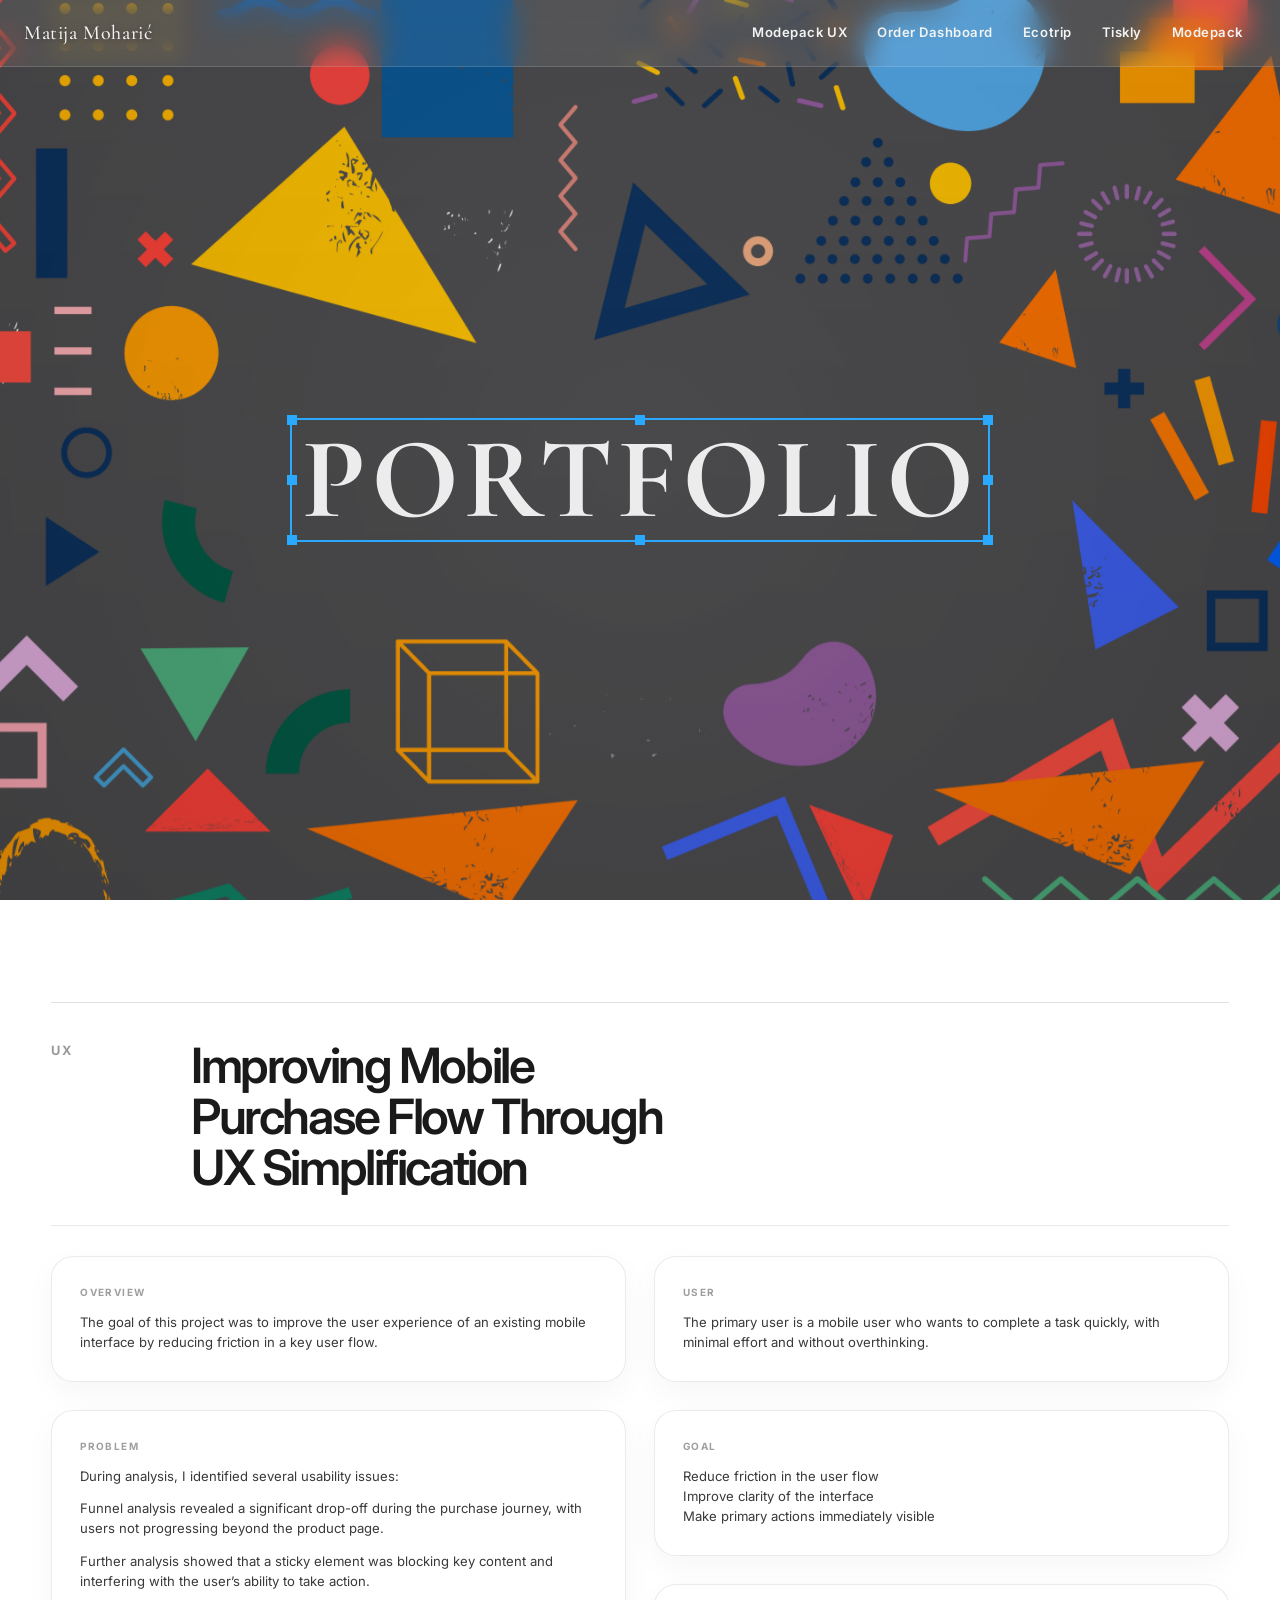
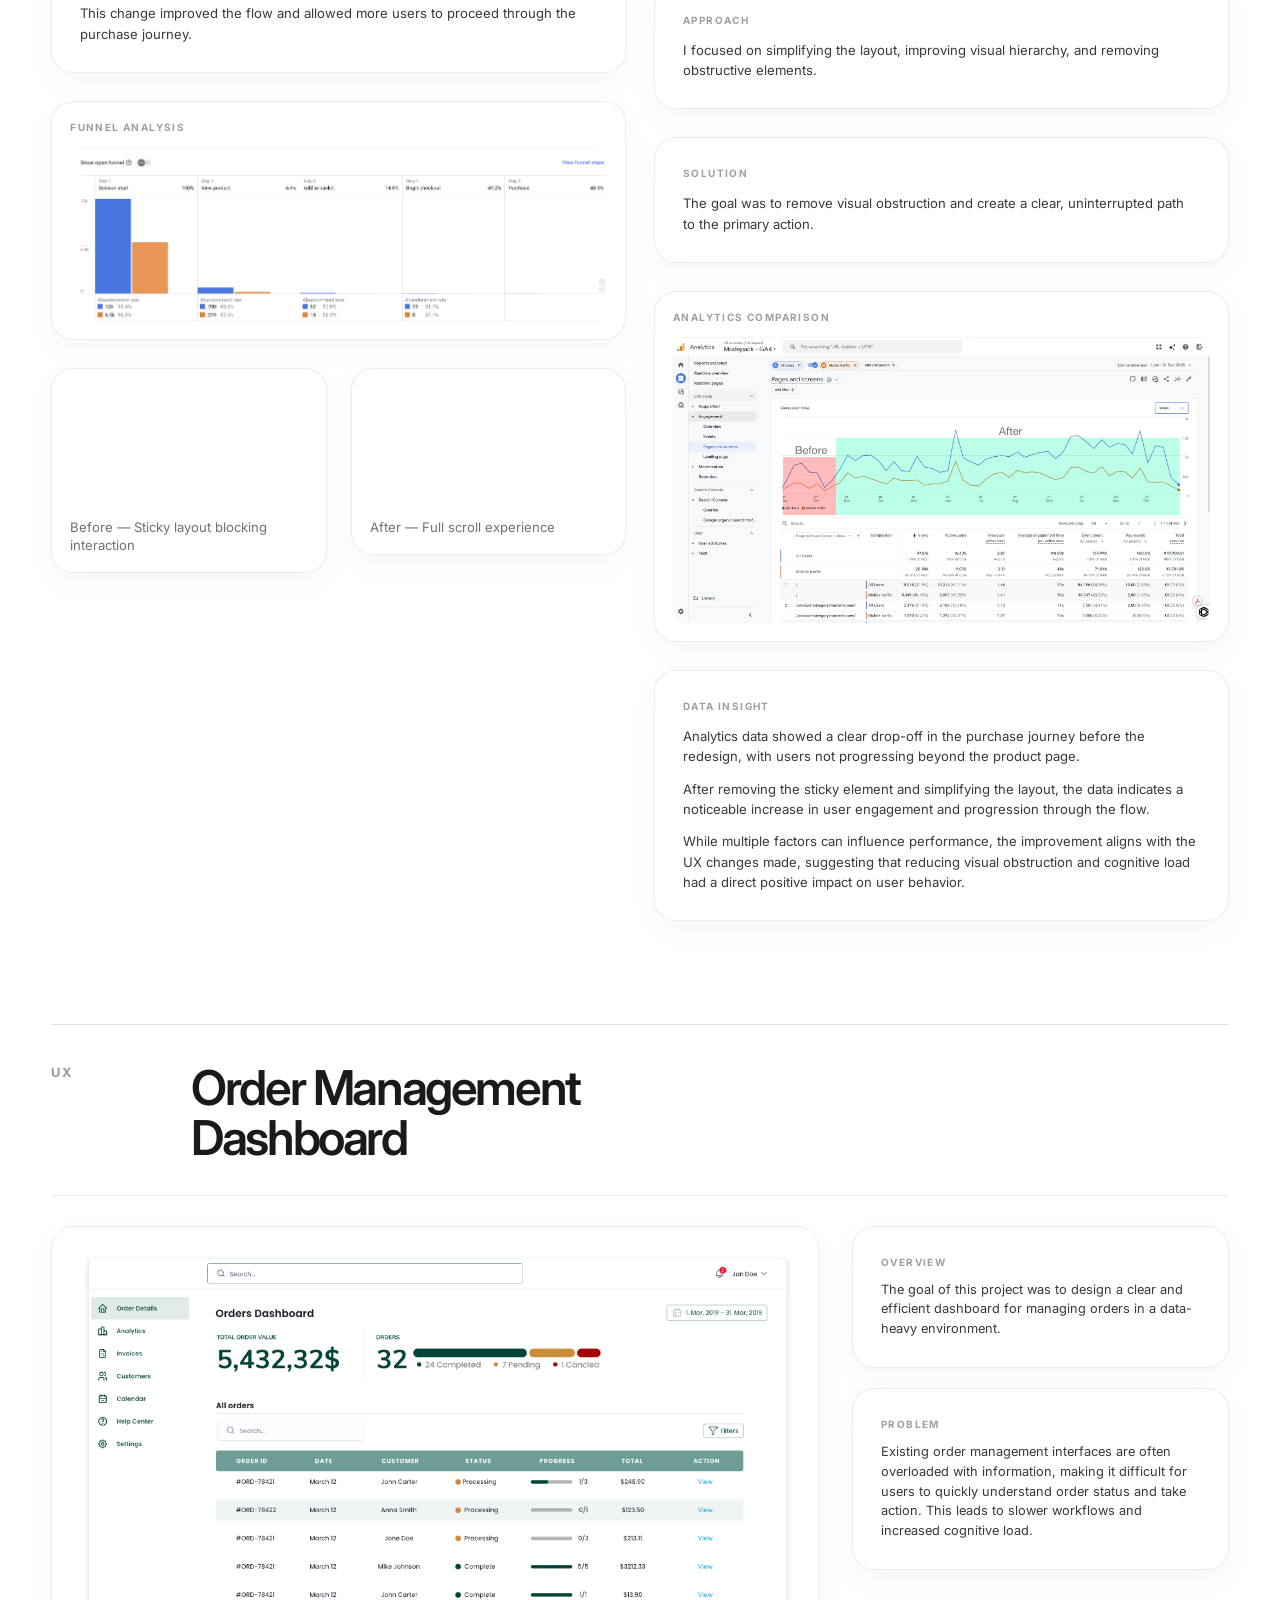
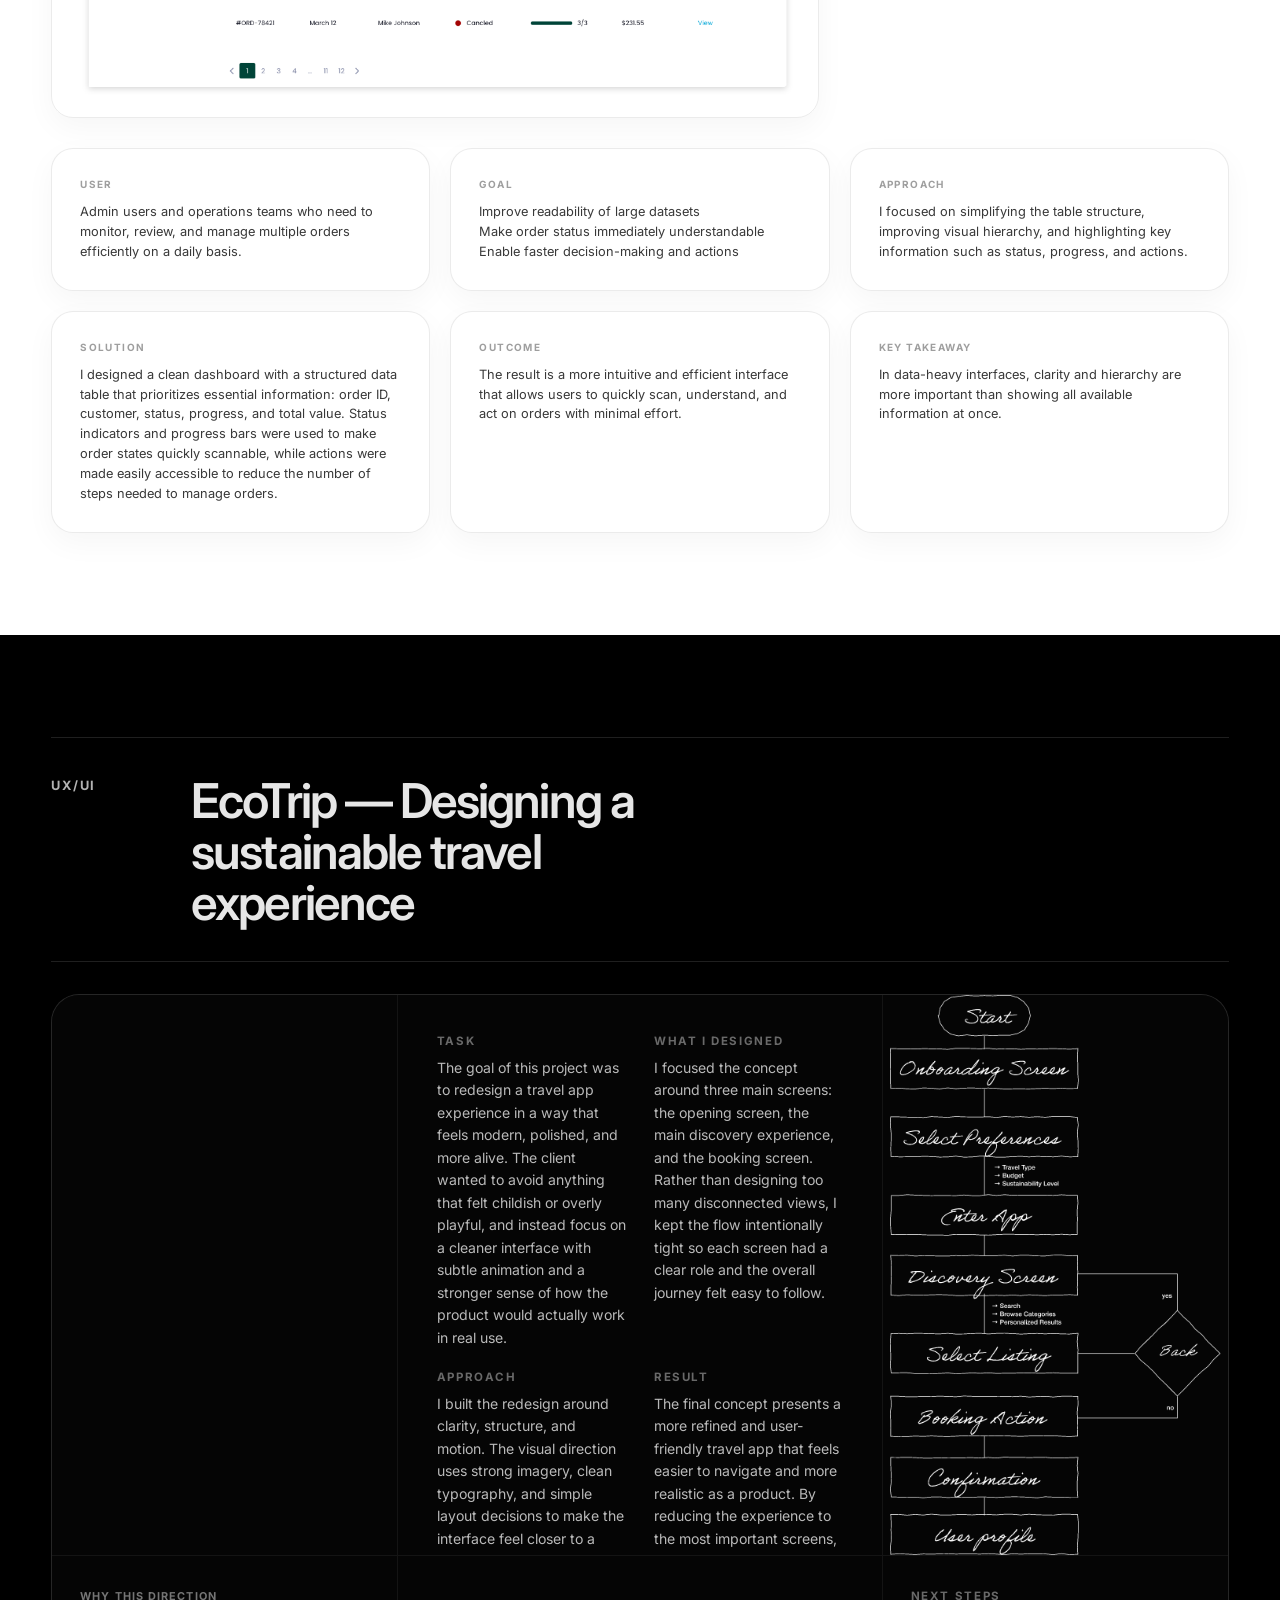
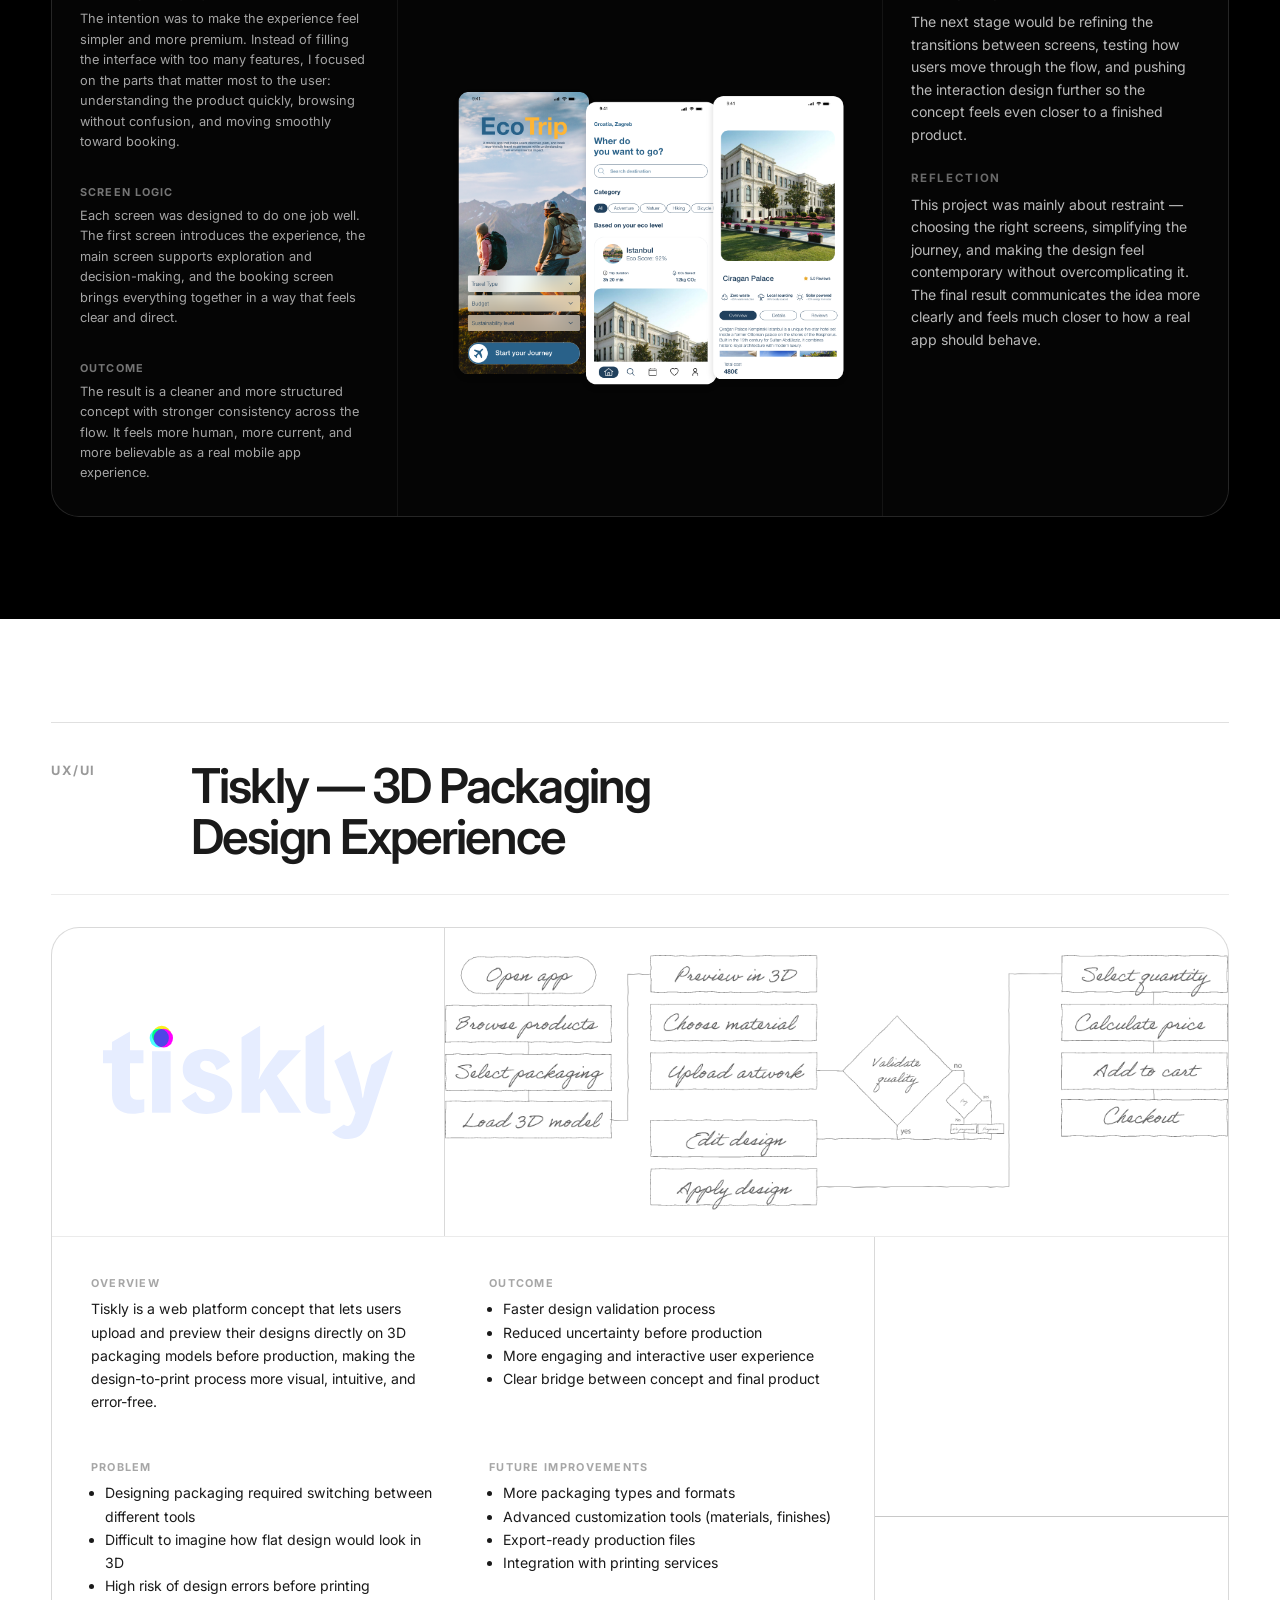
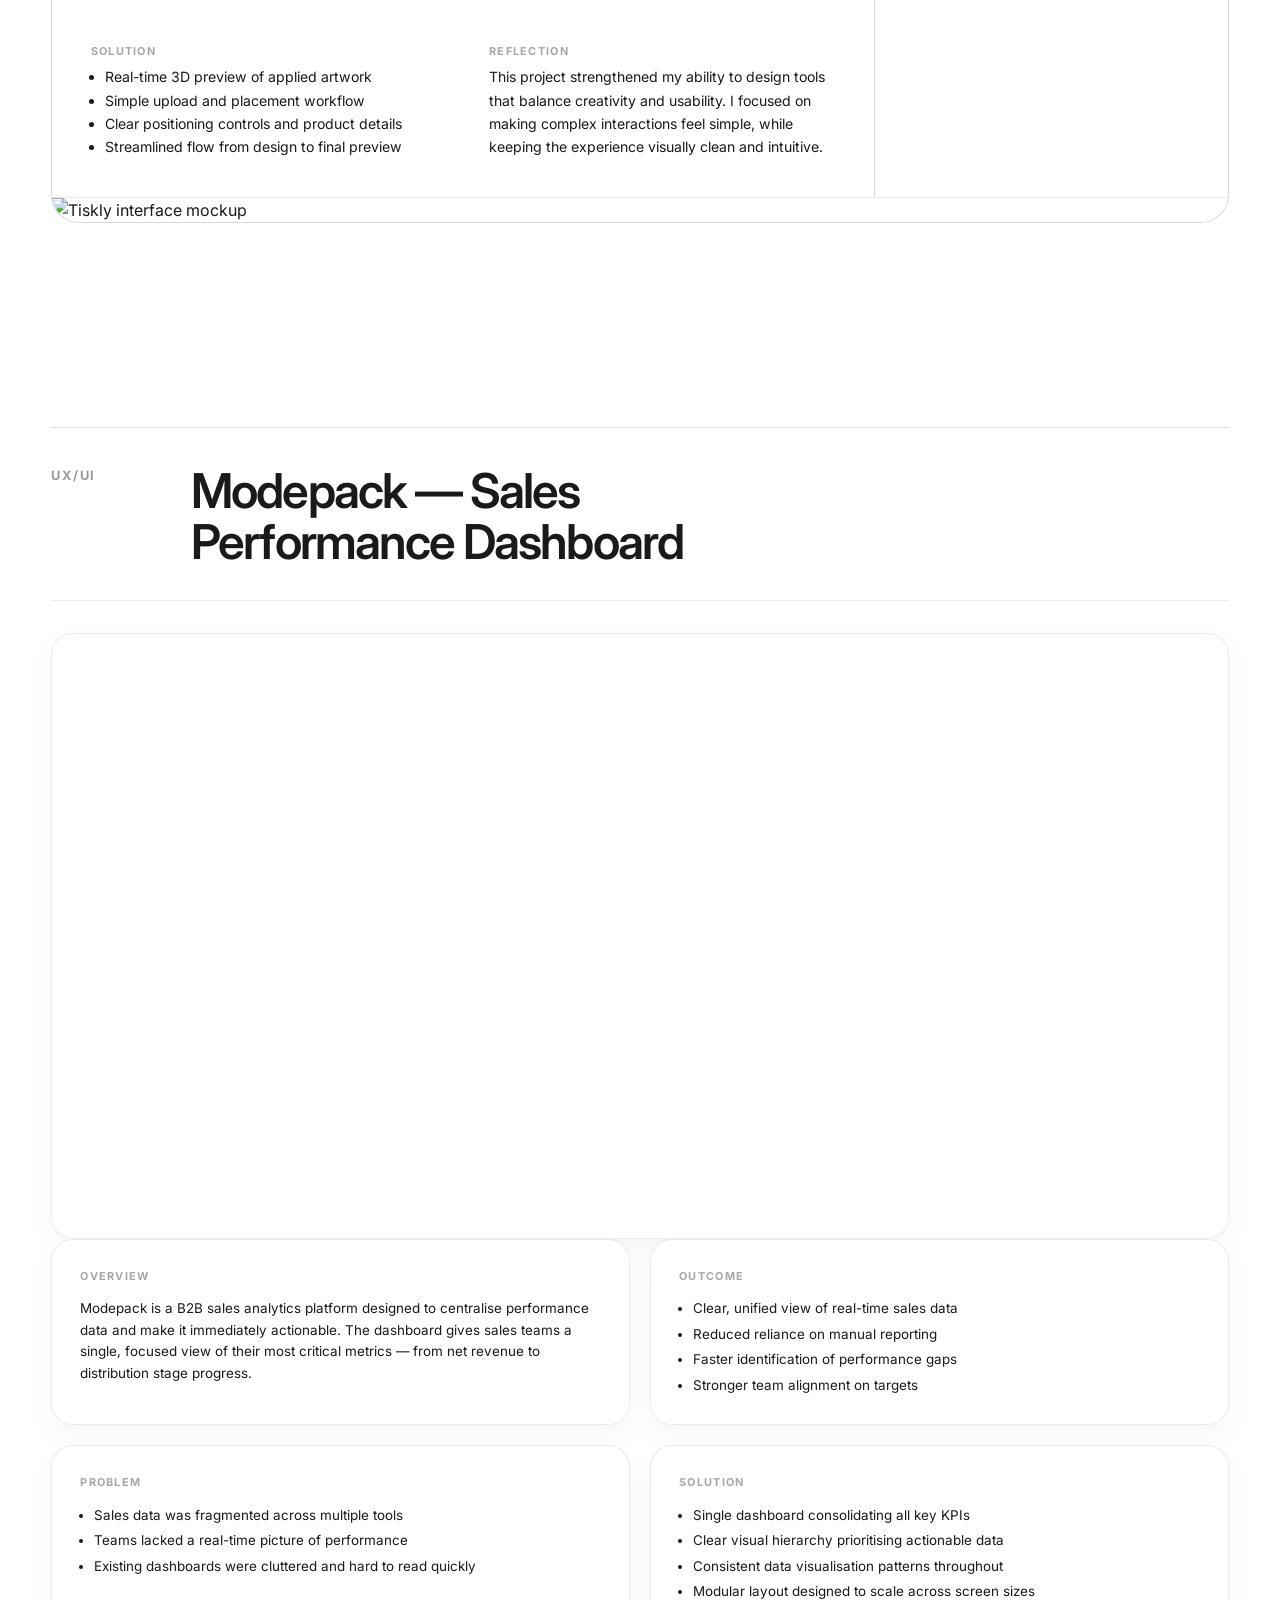
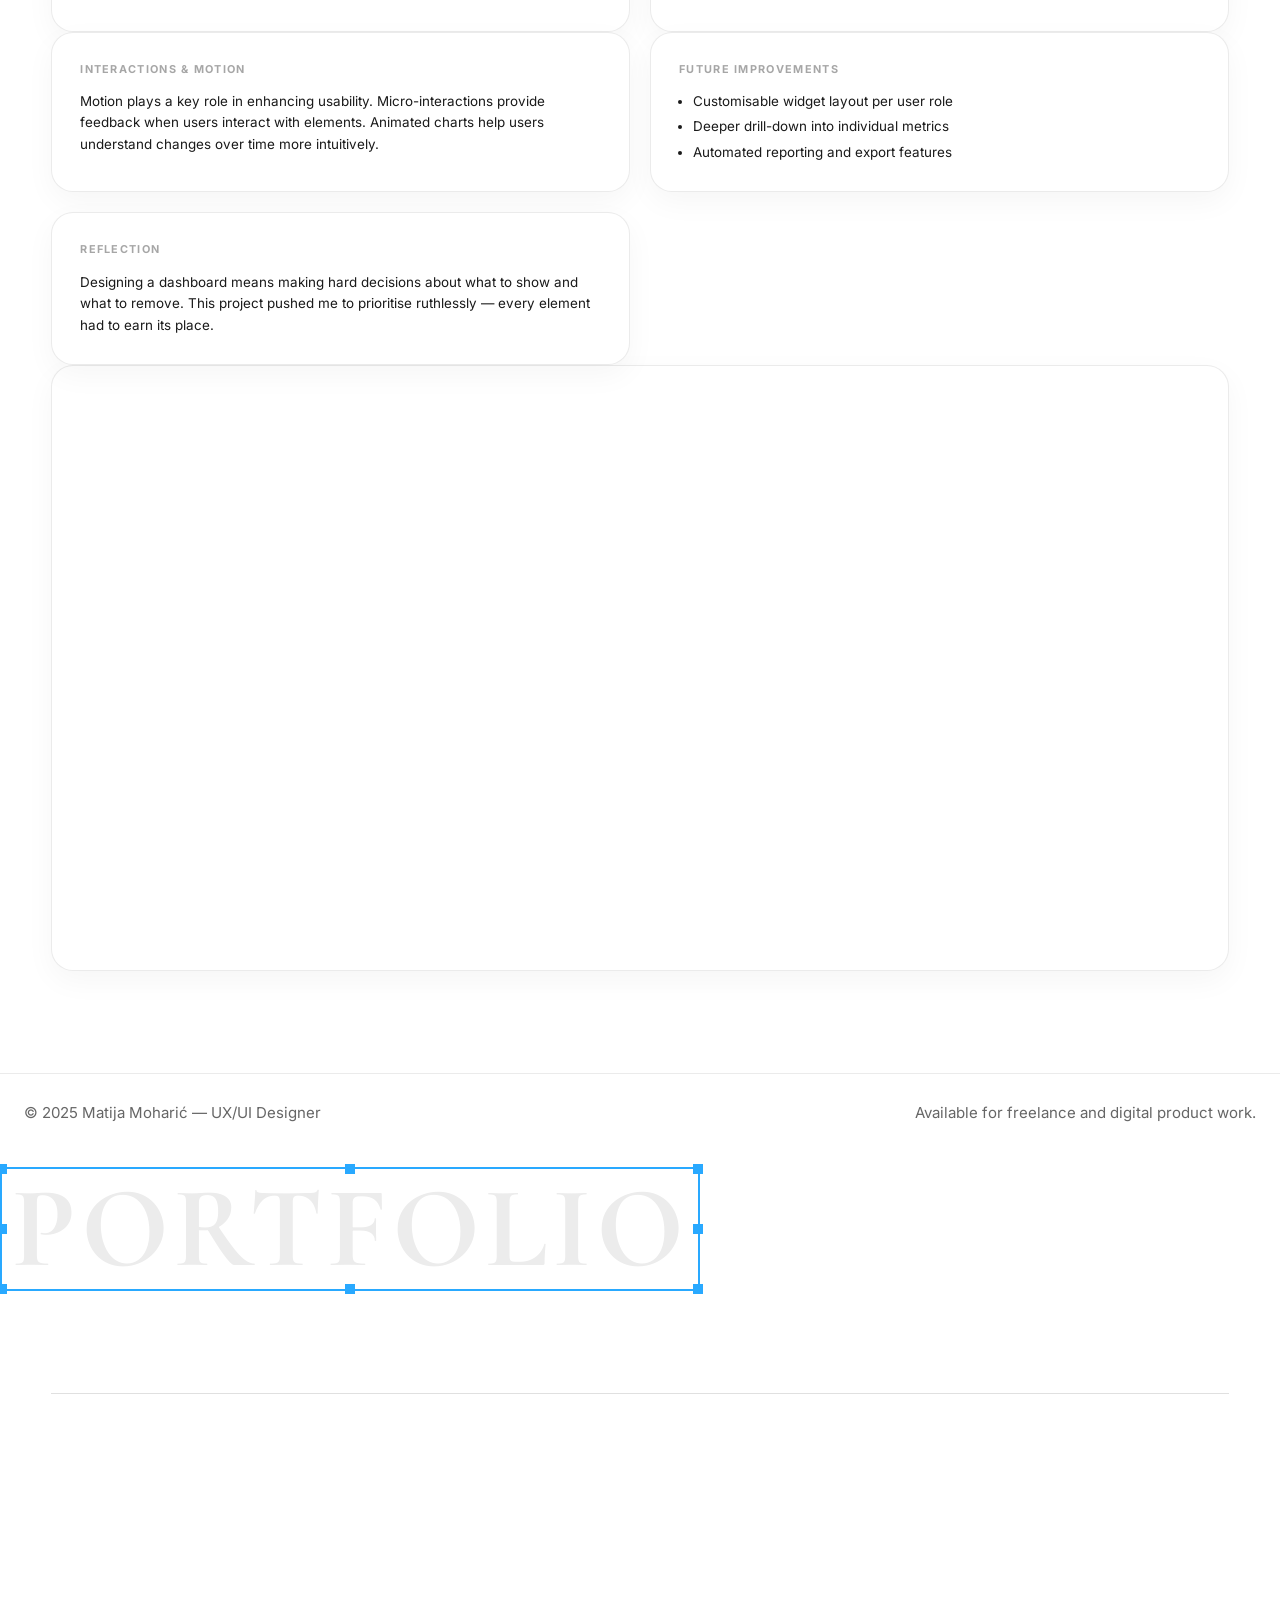
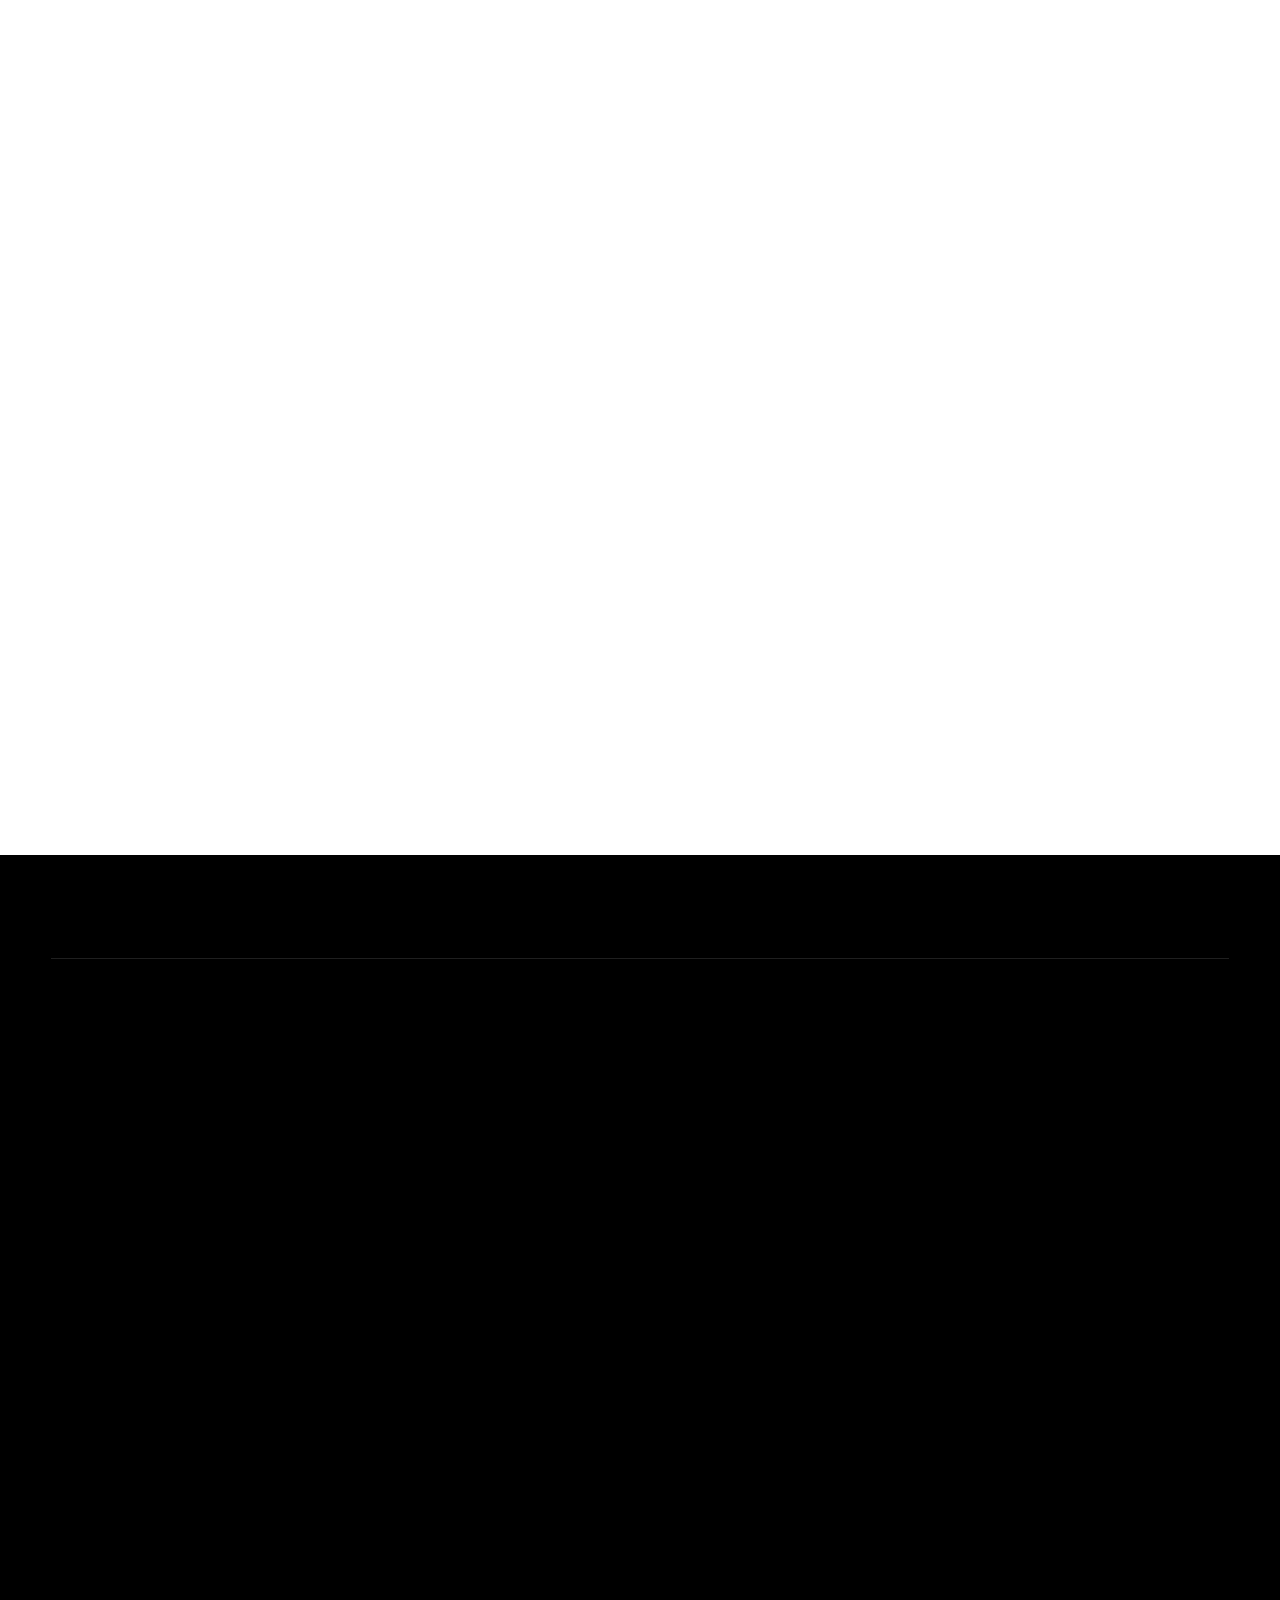
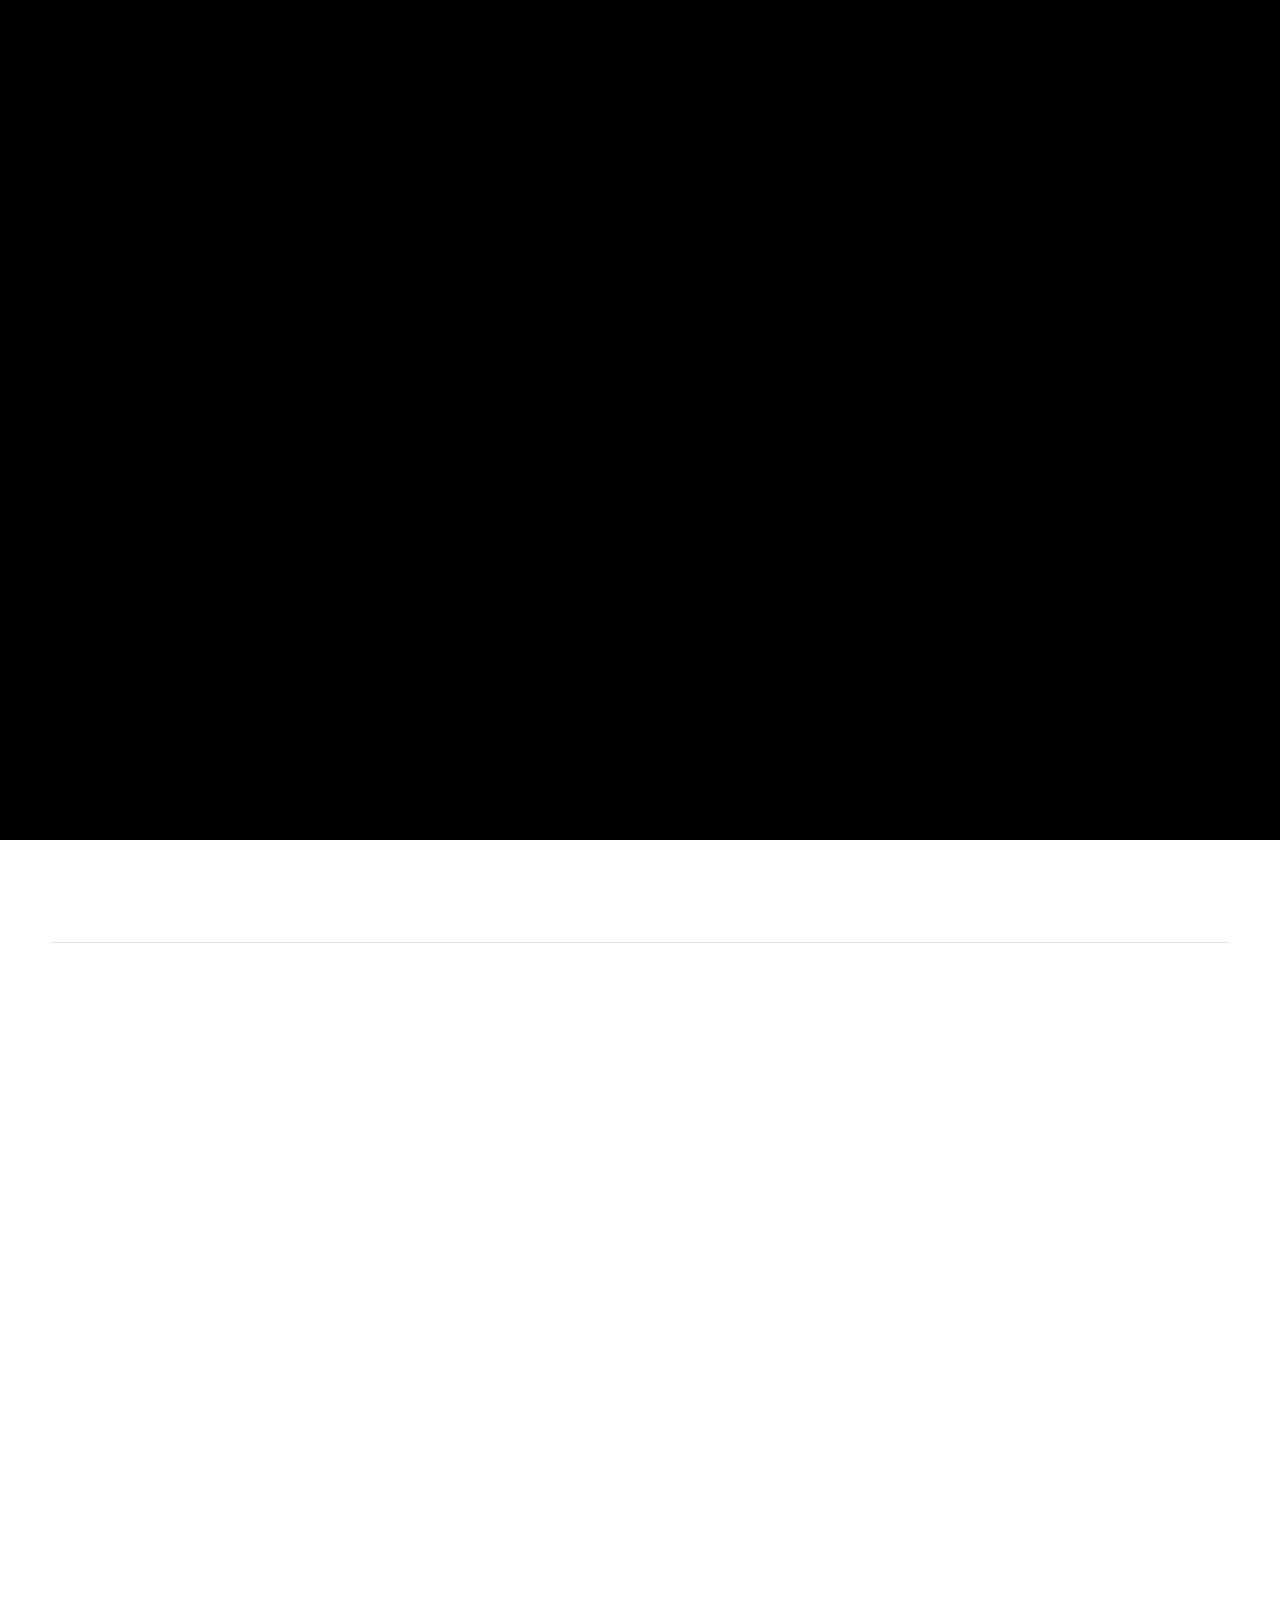
==== index.html @ 42dee625 "Update index.html" ====
<!DOCTYPE html>
<html lang="en">
<head>
  <meta charset="UTF-8" />
  <meta name="viewport" content="width=device-width, initial-scale=1.0" />
  <title>Matija Moharić — Portfolio</title>
  <link rel="preconnect" href="https://fonts.googleapis.com">
  <link rel="preconnect" href="https://fonts.gstatic.com" crossorigin>
  <link href="https://fonts.googleapis.com/css2?family=Cormorant+Garamond:wght@500;600&family=Inter:wght@400;500;600;700&display=swap" rel="stylesheet">
  <link rel="stylesheet" href="css/style.css">
</head>
<body>

  <header class="site-nav">
    <div class="site-nav-inner">
      <div class="site-brand">Matija Moharić</div>
      <nav class="site-menu">
        <a href="#ux-case">Modepack UX</a>
        <a href="#order-dashboard">Order Dashboard</a>
        <a href="#work">Ecotrip</a>
        <a href="#branding">Tiskly</a>
        <a href="#modepack">Modepack</a>
      </nav>
    </div>
  </header>

  <!-- ── HERO ── -->
  <section class="hero-header">
    <div class="hero-bg">
      <img class="hero-bg-layer hero-bg-1" src="images/BG2.png" alt="">
      <img class="hero-bg-layer hero-bg-2" src="images/BG1.png" alt="">
    </div>
    <div class="hero-overlay"></div>

    <div class="hero-header-inner">
      <div class="portfolio-block">
        <h1 class="portfolio-title">Portfolio</h1>
      </div>
    </div>
  </section>

  <!-- ── MODEPACK UX CASE ── -->
  <section class="mp-ux-section" id="ux-case">

  <div class="mp-ux-shell">
    <div class="mp-ux-head fade-up">
      <span class="case-top-label">UX</span>
      <h2 class="mp-ux-title">Improving Mobile Purchase Flow Through UX Simplification</h2>
    </div>

    <div class="mp-ux-layout fade-up">

      <div class="mp-ux-main-grid">

        <!-- LEFT COLUMN -->
        <div class="mp-ux-column">

          <div class="mp-ux-block mp-ux-block-large">
            <h4>Overview</h4>
            <p>The goal of this project was to improve the user experience of an existing mobile interface by reducing friction in a key user flow.</p>
          </div>

          <div class="mp-ux-block mp-ux-block-large">
            <h4>Problem</h4>
            <p>During analysis, I identified several usability issues:</p>
            <p>Funnel analysis revealed a significant drop-off during the purchase journey, with users not progressing beyond the product page.</p>
            <p>Further analysis showed that a sticky element was blocking key content and interfering with the user’s ability to take action.</p>
            <p>This change improved the flow and allowed more users to proceed through the purchase journey.</p>
          </div>

          <div class="mp-ux-media-card">
            <div class="mp-ux-media-label">Funnel Analysis</div>
            <div class="mp-ux-funnel">
              <img src="images/odpadanje korisnika.png" alt="Funnel analysis showing purchase drop-off">
            </div>
          </div>

          <div class="mp-ux-phones">
            <figure class="mp-ux-phone">
              <video autoplay muted loop playsinline preload="auto">
                <source src="images/Sticky.mp4" type="video/mp4">
              </video>
              <figcaption>Before — Sticky layout blocking interaction</figcaption>
            </figure>

            <figure class="mp-ux-phone">
              <video autoplay muted loop playsinline preload="auto">
                <source src="images/No_Sticky.mp4" type="video/mp4">
              </video>
              <figcaption>After — Full scroll experience</figcaption>
            </figure>
          </div>

        </div>

        <!-- RIGHT COLUMN -->
        <div class="mp-ux-column">

          <div class="mp-ux-block mp-ux-block-large">
            <h4>User</h4>
            <p>The primary user is a mobile user who wants to complete a task quickly, with minimal effort and without overthinking.</p>
          </div>

          <div class="mp-ux-block mp-ux-block-large">
            <h4>Goal</h4>
            <p>Reduce friction in the user flow<br>Improve clarity of the interface<br>Make primary actions immediately visible</p>
          </div>

          <div class="mp-ux-block mp-ux-block-large">
            <h4>Approach</h4>
            <p>I focused on simplifying the layout, improving visual hierarchy, and removing obstructive elements.</p>
          </div>

          <div class="mp-ux-block mp-ux-block-large">
            <h4>Solution</h4>
            <p>The goal was to remove visual obstruction and create a clear, uninterrupted path to the primary action.</p>
          </div>

          <div class="mp-ux-media-card">
            <div class="mp-ux-media-label">Analytics Comparison</div>
            <div class="mp-ux-right-bottom">
              <img src="images/Google ads.png" alt="Analytics comparison">
            </div>
          </div>

          <div class="mp-ux-block mp-ux-block-large">
            <h4>Data Insight</h4>
            <p>Analytics data showed a clear drop-off in the purchase journey before the redesign, with users not progressing beyond the product page.</p>
            <p>After removing the sticky element and simplifying the layout, the data indicates a noticeable increase in user engagement and progression through the flow.</p>
            <p>While multiple factors can influence performance, the improvement aligns with the UX changes made, suggesting that reducing visual obstruction and cognitive load had a direct positive impact on user behavior.</p>
          </div>

        </div>

      </div>

    </div>
  </div>

</section>

  <!-- ── ORDER MANAGEMENT DASHBOARD ── -->
  <section class="order-dashboard-section" id="order-dashboard">

  <div class="case-shell">
    <div class="order-dashboard-head fade-up">
      <span class="case-top-label">UX</span>
      <h2 class="order-dashboard-title">Order Management Dashboard</h2>
    </div>

    <div class="order-dashboard-content fade-up">

      <div class="order-dashboard-top">
        <div class="order-dashboard-image-wrap">
          <img src="images/Dashbord1.png" alt="Order Management Dashboard interface">
        </div>

        <div class="order-dashboard-top-text">
          <div class="order-dashboard-block">
            <h4>Overview</h4>
            <p>The goal of this project was to design a clear and efficient dashboard for managing orders in a data-heavy environment.</p>
          </div>

          <div class="order-dashboard-block">
            <h4>Problem</h4>
            <p>Existing order management interfaces are often overloaded with information, making it difficult for users to quickly understand order status and take action. This leads to slower workflows and increased cognitive load.</p>
          </div>
        </div>
      </div>

      <div class="order-dashboard-bottom-grid">
        <div class="order-dashboard-block">
          <h4>User</h4>
          <p>Admin users and operations teams who need to monitor, review, and manage multiple orders efficiently on a daily basis.</p>
        </div>

        <div class="order-dashboard-block">
          <h4>Goal</h4>
          <p>Improve readability of large datasets<br>Make order status immediately understandable<br>Enable faster decision-making and actions</p>
        </div>

        <div class="order-dashboard-block">
          <h4>Approach</h4>
          <p>I focused on simplifying the table structure, improving visual hierarchy, and highlighting key information such as status, progress, and actions.</p>
        </div>

        <div class="order-dashboard-block">
          <h4>Solution</h4>
          <p>I designed a clean dashboard with a structured data table that prioritizes essential information: order ID, customer, status, progress, and total value. Status indicators and progress bars were used to make order states quickly scannable, while actions were made easily accessible to reduce the number of steps needed to manage orders.</p>
        </div>

        <div class="order-dashboard-block">
          <h4>Outcome</h4>
          <p>The result is a more intuitive and efficient interface that allows users to quickly scan, understand, and act on orders with minimal effort.</p>
        </div>

        <div class="order-dashboard-block">
          <h4>Key Takeaway</h4>
          <p>In data-heavy interfaces, clarity and hierarchy are more important than showing all available information at once.</p>
        </div>
      </div>

    </div>
  </div>

</section>

  <!-- ── ECOTRIP ── -->
  <section class="intro-work" id="work">

    <div class="case-shell case-shell-dark">
      <div class="bento-header fade-up">
        <span class="section-label">UX/UI</span>
        <h2 class="eco-title">EcoTrip — Designing a sustainable travel experience</h2>
      </div>

      <div class="bento-grid fade-up">

        <div class="bento-cell bento-video">
          <video autoplay muted loop playsinline preload="auto">
            <source src="images/Video1.mp4" type="video/mp4" />
          </video>
        </div>

        <div class="bento-cell bento-info">
          <div class="bento-info-sections">
            <div class="bento-section">
              <h4>Task</h4>
              <p>The goal of this project was to redesign a travel app experience in a way that feels modern, polished, and more alive. The client wanted to avoid anything that felt childish or overly playful, and instead focus on a cleaner interface with subtle animation and a stronger sense of how the product would actually work in real use.</p>
            </div>
            <div class="bento-section">
              <h4>What I Designed</h4>
              <p>I focused the concept around three main screens: the opening screen, the main discovery experience, and the booking screen. Rather than designing too many disconnected views, I kept the flow intentionally tight so each screen had a clear role and the overall journey felt easy to follow.</p>
            </div>
            <div class="bento-section">
              <h4>Approach</h4>
              <p>I built the redesign around clarity, structure, and motion. The visual direction uses strong imagery, clean typography, and simple layout decisions to make the interface feel closer to a contemporary mobile product. Animation was considered as part of the experience so the screens would not only look better, but also feel more natural and interactive.</p>
            </div>
            <div class="bento-section">
              <h4>Result</h4>
              <p>The final concept presents a more refined and user-friendly travel app that feels easier to navigate and more realistic as a product. By reducing the experience to the most important screens, I was able to create a clearer flow, stronger consistency, and a design that better reflects the style of modern apps.</p>
            </div>
          </div>
        </div>

        <div class="bento-cell bento-flow">
          <img src="images/Flowchart ecotrip.png" alt="EcoTrip user flow chart">
        </div>

        <div class="bento-cell bento-approach">
          <div class="bento-approach-block">
            <h4>Why This Direction</h4>
            <p>The intention was to make the experience feel simpler and more premium. Instead of filling the interface with too many features, I focused on the parts that matter most to the user: understanding the product quickly, browsing without confusion, and moving smoothly toward booking.</p>
          </div>
          <div class="bento-approach-block">
            <h4>Screen Logic</h4>
            <p>Each screen was designed to do one job well. The first screen introduces the experience, the main screen supports exploration and decision-making, and the booking screen brings everything together in a way that feels clear and direct.</p>
          </div>
          <div class="bento-approach-block">
            <h4>Outcome</h4>
            <p>The result is a cleaner and more structured concept with stronger consistency across the flow. It feels more human, more current, and more believable as a real mobile app experience.</p>
          </div>
        </div>

        <div class="bento-cell bento-screens">
          <img src="images/Image2.png" alt="EcoTrip app screens">
        </div>

        <div class="bento-cell bento-stats">
          <div>
            <div class="bento-section" style="margin-bottom:24px">
              <h4>Next Steps</h4>
              <p>The next stage would be refining the transitions between screens, testing how users move through the flow, and pushing the interaction design further so the concept feels even closer to a finished product.</p>
            </div>
            <div class="bento-section">
              <h4>Reflection</h4>
              <p>This project was mainly about restraint — choosing the right screens, simplifying the journey, and making the design feel contemporary without overcomplicating it. The final result communicates the idea more clearly and feels much closer to how a real app should behave.</p>
            </div>
          </div>
        </div>

      </div>
    </div>
  </section>

  <!-- ── TISKLY ── -->
  <section class="case-light" id="branding">

    <div class="case-shell">
      <div class="tk-head fade-up">
        <span class="case-top-label">UX/UI</span>
        <h2 class="tk-title">Tiskly — 3D Packaging Design Experience</h2>
      </div>

      <div class="tk-grid fade-up">

        <div class="tk-row tk-row1">
          <div class="tk-cell tk-logo">
            <img src="images/Image4.svg" alt="Tiskly logo">
          </div>
          <div class="tk-cell tk-flow">
            <img src="images/Flowchart tiskly.png" alt="Tiskly user flow">
          </div>
        </div>

        <div class="tk-row tk-row2">

          <div class="tk-cell tk-text">
            <div class="tk-text-grid">

              <div class="tk-block">
                <h4>Overview</h4>
                <p>Tiskly is a web platform concept that lets users upload and preview their designs directly on 3D packaging models before production, making the design-to-print process more visual, intuitive, and error-free.</p>
              </div>

              <div class="tk-block">
                <h4>Outcome</h4>
                <ul>
                  <li>Faster design validation process</li>
                  <li>Reduced uncertainty before production</li>
                  <li>More engaging and interactive user experience</li>
                  <li>Clear bridge between concept and final product</li>
                </ul>
              </div>

              <div class="tk-block">
                <h4>Problem</h4>
                <ul>
                  <li>Designing packaging required switching between different tools</li>
                  <li>Difficult to imagine how flat design would look in 3D</li>
                  <li>High risk of design errors before printing</li>
                </ul>
              </div>

              <div class="tk-block">
                <h4>Future Improvements</h4>
                <ul>
                  <li>More packaging types and formats</li>
                  <li>Advanced customization tools (materials, finishes)</li>
                  <li>Export-ready production files</li>
                  <li>Integration with printing services</li>
                </ul>
              </div>

              <div class="tk-block">
                <h4>Solution</h4>
                <ul>
                  <li>Real-time 3D preview of applied artwork</li>
                  <li>Simple upload and placement workflow</li>
                  <li>Clear positioning controls and product details</li>
                  <li>Streamlined flow from design to final preview</li>
                </ul>
              </div>

              <div class="tk-block">
                <h4>Reflection</h4>
                <p>This project strengthened my ability to design tools that balance creativity and usability. I focused on making complex interactions feel simple, while keeping the experience visually clean and intuitive.</p>
              </div>

            </div>
          </div>

          <div class="tk-media">
            <div class="tk-vid">
              <video autoplay muted loop playsinline preload="auto">
                <source src="images/3D_box.mp4" type="video/mp4">
              </video>
            </div>
            <div class="tk-vid">
              <video autoplay muted loop playsinline preload="auto">
                <source src="images/Favicon_1.mp4" type="video/mp4">
              </video>
            </div>
          </div>

        </div>

        <div class="tk-row tk-row3">
          <div class="tk-cell tk-mockup">
            <img src="images/Image5.svg" alt="Tiskly interface mockup">
          </div>
        </div>

      </div>
    </div>

  </section>

  <!-- ── MODEPACK ── -->
  <section class="mp-section" id="modepack">

    <div class="case-shell">
      <div class="mp-head fade-up">
        <span class="case-top-label">UX/UI</span>
        <h2 class="mp-title">Modepack — Sales Performance Dashboard</h2>
      </div>

      <div class="mp-grid fade-up">

        <div class="mp-row mp-row1">

          <div class="mp-cell mp-dashboard">
            <video autoplay muted loop playsinline preload="auto">
              <source src="images/Dashbord .mp4" type="video/mp4">
            </video>
          </div>

          <div class="mp-cell mp-info">
            <div class="mp-card-grid">

              <div class="mp-block">
                <h4>Overview</h4>
                <p>Modepack is a B2B sales analytics platform designed to centralise performance data and make it immediately actionable. The dashboard gives sales teams a single, focused view of their most critical metrics — from net revenue to distribution stage progress.</p>
              </div>

              <div class="mp-block">
                <h4>Outcome</h4>
                <ul>
                  <li>Clear, unified view of real-time sales data</li>
                  <li>Reduced reliance on manual reporting</li>
                  <li>Faster identification of performance gaps</li>
                  <li>Stronger team alignment on targets</li>
                </ul>
              </div>

              <div class="mp-block">
                <h4>Problem</h4>
                <ul>
                  <li>Sales data was fragmented across multiple tools</li>
                  <li>Teams lacked a real-time picture of performance</li>
                  <li>Existing dashboards were cluttered and hard to read quickly</li>
                </ul>
              </div>

              <div class="mp-block">
                <h4>Solution</h4>
                <ul>
                  <li>Single dashboard consolidating all key KPIs</li>
                  <li>Clear visual hierarchy prioritising actionable data</li>
                  <li>Consistent data visualisation patterns throughout</li>
                  <li>Modular layout designed to scale across screen sizes</li>
                </ul>
              </div>

            </div>
          </div>

        </div>

        <div class="mp-row mp-row2">

          <div class="mp-cell mp-row2-text">
            <div class="mp-card-grid mp-card-grid-bottom">

              <div class="mp-block">
                <h4>Interactions &amp; Motion</h4>
                <p>Motion plays a key role in enhancing usability. Micro-interactions provide feedback when users interact with elements. Animated charts help users understand changes over time more intuitively.</p>
              </div>

              <div class="mp-block">
                <h4>Future Improvements</h4>
                <ul>
                  <li>Customisable widget layout per user role</li>
                  <li>Deeper drill-down into individual metrics</li>
                  <li>Automated reporting and export features</li>
                </ul>
              </div>

              <div class="mp-block">
                <h4>Reflection</h4>
                <p>Designing a dashboard means making hard decisions about what to show and what to remove. This project pushed me to prioritise ruthlessly — every element had to earn its place.</p>
              </div>

            </div>
          </div>

          <div class="mp-cell mp-monitor">
            <video autoplay muted loop playsinline preload="auto">
              <source src="images/performance-monitor.mp4" type="video/mp4">
            </video>
          </div>

        </div>

      </div>
    </div>

  </section>

  <footer class="footer" id="contact">
    <div class="footer-inner">
      <div>© 2025 Matija Moharić — UX/UI Designer</div>
      <div>Available for freelance and digital product work.</div>
    </div>
  </footer>

  <script src="script/main.js"></script>

</body>
</html>
        <h1 class="portfolio-title">Portfolio</h1>
      </div>
    </div>
  </section>

  <!-- ── MODEPACK UX CASE ── -->
  <section class="mp-ux-section" id="ux-case">
    <div class="mp-ux-shell">
      <div class="mp-ux-head fade-up">
        <span class="case-top-label">UX</span>
        <h2 class="mp-ux-title">Improving Mobile Purchase Flow Through UX Simplification</h2>
      </div>

      <div class="mp-ux-layout fade-up">

        <div class="mp-ux-first-row">
        <div class="mp-ux-left-stack">
          <div class="mp-ux-block mp-ux-block-large">
            <h4>Overview</h4>
            <p>The goal of this project was to improve the user experience of an existing mobile interface by reducing friction in a key user flow.</p>
          </div>
      
          <div class="mp-ux-block mp-ux-block-large">
            <h4>Problem</h4>
            <p>During analysis, I identified several usability issues:</p>
            <p>Funnel analysis revealed a significant drop-off during the purchase journey, with users not progressing beyond the product page.</p>
            <p>Further analysis showed that a sticky element was blocking key content and interfering with the user’s ability to take action.</p>
            <p>This change improved the flow and allowed more users to proceed through the purchase journey.</p>
          </div>
        </div>

          <div class="mp-ux-side-stack">
            <div class="mp-ux-block mp-ux-block-large">
              <h4>User Goal</h4>
              <p>The primary user is a mobile user who wants to complete a task quickly, with minimal effort and without overthinking.</p>
              <p>Reduce friction in the user flow<br>Improve clarity of the interface<br>Make primary actions immediately visible</p>
            </div>

            <div class="mp-ux-block mp-ux-block-large">
              <h4>Approach</h4>
              <p>I focused on simplifying the layout, improving visual hierarchy, and removing obstructive elements.</p>
            </div>

            <div class="mp-ux-block mp-ux-block-large">
              <h4>Solution</h4>
              <p>The goal was to remove visual obstruction and create a clear, uninterrupted path to the primary action.</p>
            </div>
          </div>
        </div>

        <div class="mp-ux-second-row">
          <div class="mp-ux-media-card">
            <div class="mp-ux-media-label">Funnel Analysis</div>
            <div class="mp-ux-funnel">
              <img src="images/odpadanje korisnika.png" alt="Funnel analysis showing purchase drop-off">
            </div>
          </div>

          <div class="mp-ux-media-card">
            <div class="mp-ux-media-label">Analytics Comparison</div>
            <div class="mp-ux-right-bottom">
              <img src="images/Google ads.png" alt="Analytics comparison">
            </div>
          </div>
        </div>

        <div class="mp-ux-phones">
          <figure class="mp-ux-phone">
            <video autoplay muted loop playsinline preload="auto">
              <source src="images/Sticky.mp4" type="video/mp4">
            </video>
            <figcaption>Before — Sticky layout blocking interaction</figcaption>
          </figure>

          <figure class="mp-ux-phone">
            <video autoplay muted loop playsinline preload="auto">
              <source src="images/No_Sticky.mp4" type="video/mp4">
            </video>
            <figcaption>After — Full scroll experience</figcaption>
          </figure>
        </div>

        <div class="mp-ux-data-row">
          <div class="mp-ux-block mp-ux-block-large">
            <h4>Data Insight</h4>
            <p>Analytics data showed a clear drop-off in the purchase journey before the redesign, with users not progressing beyond the product page.</p>
            <p>After removing the sticky element and simplifying the layout, the data indicates a noticeable increase in user engagement and progression through the flow.</p>
            <p>While multiple factors can influence performance, the improvement aligns with the UX changes made, suggesting that reducing visual obstruction and cognitive load had a direct positive impact on user behavior.</p>
          </div>
        </div>

      </div>
    </div>
  </section>

  <!-- ── ORDER MANAGEMENT DASHBOARD ── -->
  <section class="order-dashboard-section" id="order-dashboard">
    <div class="case-shell">
      <div class="order-dashboard-head fade-up">
        <span class="case-top-label">UX</span>
        <h2 class="order-dashboard-title">Order Management Dashboard</h2>
      </div>

      <div class="order-dashboard-layout fade-up">

        <div class="order-dashboard-top">
          <div class="order-dashboard-image-wrap">
            <img src="images/Dashbord1.png" alt="Order Management Dashboard interface">
          </div>

          <div class="order-dashboard-side">
            <div class="order-dashboard-block">
              <h4>Overview</h4>
              <p>The goal of this project was to design a clear and efficient dashboard for managing orders in a data-heavy environment.</p>
            </div>

            <div class="order-dashboard-block">
              <h4>Problem</h4>
              <p>Existing order management interfaces are often overloaded with information, making it difficult for users to quickly understand order status and take action. This leads to slower workflows and increased cognitive load.</p>
            </div>
          </div>
        </div>

        <div class="order-dashboard-six-grid">
          <div class="order-dashboard-block">
            <h4>User</h4>
            <p>Admin users and operations teams who need to monitor, review, and manage multiple orders efficiently on a daily basis.</p>
          </div>

          <div class="order-dashboard-block">
            <h4>Goal</h4>
            <p>Improve readability of large datasets<br>Make order status immediately understandable<br>Enable faster decision-making and actions</p>
          </div>

          <div class="order-dashboard-block">
            <h4>Approach</h4>
            <p>I focused on simplifying the table structure, improving visual hierarchy, and highlighting key information such as status, progress, and actions.</p>
          </div>

          <div class="order-dashboard-block">
            <h4>Solution</h4>
            <p>I designed a clean dashboard with a structured data table that prioritizes essential information: order ID, customer, status, progress, and total value. Status indicators and progress bars were used to make order states quickly scannable, while actions were made easily accessible to reduce the number of steps needed to manage orders.</p>
          </div>

          <div class="order-dashboard-block">
            <h4>Outcome</h4>
            <p>The result is a more intuitive and efficient interface that allows users to quickly scan, understand, and act on orders with minimal effort.</p>
          </div>

          <div class="order-dashboard-block">
            <h4>Key Takeaway</h4>
            <p>In data-heavy interfaces, clarity and hierarchy are more important than showing all available information at once.</p>
          </div>
        </div>

      </div>
    </div>
  </section>

  <!-- ── ECOTRIP ── -->
  <section class="intro-work" id="work">
    <div class="case-shell case-shell-dark">
      <div class="bento-header fade-up">
        <span class="section-label">UX/UI</span>
        <h2 class="eco-title">EcoTrip — Designing a sustainable travel experience</h2>
      </div>

      <div class="bento-grid fade-up">

        <div class="bento-cell bento-video">
          <video autoplay muted loop playsinline preload="auto">
            <source src="images/Video1.mp4" type="video/mp4" />
          </video>
        </div>

        <div class="bento-cell bento-info">
          <div class="bento-info-sections">
            <div class="bento-section">
              <h4>Task</h4>
              <p>The goal of this project was to redesign a travel app experience in a way that feels modern, polished, and more alive. The client wanted to avoid anything that felt childish or overly playful, and instead focus on a cleaner interface with subtle animation and a stronger sense of how the product would actually work in real use.</p>
            </div>
            <div class="bento-section">
              <h4>What I Designed</h4>
              <p>I focused the concept around three main screens: the opening screen, the main discovery experience, and the booking screen. Rather than designing too many disconnected views, I kept the flow intentionally tight so each screen had a clear role and the overall journey felt easy to follow.</p>
            </div>
            <div class="bento-section">
              <h4>Approach</h4>
              <p>I built the redesign around clarity, structure, and motion. The visual direction uses strong imagery, clean typography, and simple layout decisions to make the interface feel closer to a contemporary mobile product. Animation was considered as part of the experience so the screens would not only look better, but also feel more natural and interactive.</p>
            </div>
            <div class="bento-section">
              <h4>Result</h4>
              <p>The final concept presents a more refined and user-friendly travel app that feels easier to navigate and more realistic as a product. By reducing the experience to the most important screens, I was able to create a clearer flow, stronger consistency, and a design that better reflects the style of modern apps.</p>
            </div>
          </div>
        </div>

        <div class="bento-cell bento-flow">
          <img src="images/Flowchart ecotrip.png" alt="EcoTrip user flow chart">
        </div>

        <div class="bento-cell bento-approach">
          <div class="bento-approach-block">
            <h4>Why This Direction</h4>
            <p>The intention was to make the experience feel simpler and more premium. Instead of filling the interface with too many features, I focused on the parts that matter most to the user: understanding the product quickly, browsing without confusion, and moving smoothly toward booking.</p>
          </div>
          <div class="bento-approach-block">
            <h4>Screen Logic</h4>
            <p>Each screen was designed to do one job well. The first screen introduces the experience, the main screen supports exploration and decision-making, and the booking screen brings everything together in a way that feels clear and direct.</p>
          </div>
          <div class="bento-approach-block">
            <h4>Outcome</h4>
            <p>The result is a cleaner and more structured concept with stronger consistency across the flow. It feels more human, more current, and more believable as a real mobile app experience.</p>
          </div>
        </div>

        <div class="bento-cell bento-screens">
          <img src="images/Image2.png" alt="EcoTrip app screens">
        </div>

        <div class="bento-cell bento-stats">
          <div>
            <div class="bento-section" style="margin-bottom:24px">
              <h4>Next Steps</h4>
              <p>The next stage would be refining the transitions between screens, testing how users move through the flow, and pushing the interaction design further so the concept feels even closer to a finished product.</p>
            </div>
            <div class="bento-section">
              <h4>Reflection</h4>
              <p>This project was mainly about restraint — choosing the right screens, simplifying the journey, and making the design feel contemporary without overcomplicating it. The final result communicates the idea more clearly and feels much closer to how a real app should behave.</p>
            </div>
          </div>
        </div>

      </div>
    </div>
  </section>

  <!-- ── TISKLY ── -->
  <section class="case-light" id="branding">
    <div class="case-shell">
      <div class="tk-head fade-up">
        <span class="case-top-label">UX/UI</span>
        <h2 class="tk-title">Tiskly — 3D Packaging Design Experience</h2>
      </div>

      <div class="tk-grid fade-up">

        <div class="tk-row tk-row1">
          <div class="tk-cell tk-logo">
            <img src="images/Image4.svg" alt="Tiskly logo">
          </div>
          <div class="tk-cell tk-flow">
            <img src="images/Flowchart tiskly.png" alt="Tiskly user flow">
          </div>
        </div>

        <div class="tk-row tk-row2">

          <div class="tk-cell tk-text">
            <div class="tk-text-grid">

              <div class="tk-block">
                <h4>Overview</h4>
                <p>Tiskly is a web platform concept that lets users upload and preview their designs directly on 3D packaging models before production, making the design-to-print process more visual, intuitive, and error-free.</p>
              </div>

              <div class="tk-block">
                <h4>Outcome</h4>
                <ul>
                  <li>Faster design validation process</li>
                  <li>Reduced uncertainty before production</li>
                  <li>More engaging and interactive user experience</li>
                  <li>Clear bridge between concept and final product</li>
                </ul>
              </div>

              <div class="tk-block">
                <h4>Problem</h4>
                <ul>
                  <li>Designing packaging required switching between different tools</li>
                  <li>Difficult to imagine how flat design would look in 3D</li>
                  <li>High risk of design errors before printing</li>
                </ul>
              </div>

              <div class="tk-block">
                <h4>Future Improvements</h4>
                <ul>
                  <li>More packaging types and formats</li>
                  <li>Advanced customization tools (materials, finishes)</li>
                  <li>Export-ready production files</li>
                  <li>Integration with printing services</li>
                </ul>
              </div>

              <div class="tk-block">
                <h4>Solution</h4>
                <ul>
                  <li>Real-time 3D preview of applied artwork</li>
                  <li>Simple upload and placement workflow</li>
                  <li>Clear positioning controls and product details</li>
                  <li>Streamlined flow from design to final preview</li>
                </ul>
              </div>

              <div class="tk-block">
                <h4>Reflection</h4>
                <p>This project strengthened my ability to design tools that balance creativity and usability. I focused on making complex interactions feel simple, while keeping the experience visually clean and intuitive.</p>
              </div>

            </div>
          </div>

          <div class="tk-media tk-media-cards">
            <figure class="tk-phone-card">
              <video autoplay muted loop playsinline preload="auto">
                <source src="images/3D_box.mp4" type="video/mp4">
              </video>
            </figure>

            <figure class="tk-phone-card">
              <video autoplay muted loop playsinline preload="auto">
                <source src="images/Favicon_1.mp4" type="video/mp4">
              </video>
            </figure>
          </div>

        </div>

        <div class="tk-row tk-row3">
          <div class="tk-cell tk-mockup">
            <img src="images/Image5.svg" alt="Tiskly interface mockup">
          </div>
        </div>

      </div>
    </div>
  </section>

  <!-- ── MODEPACK ── -->
<section class="mp-section" id="modepack">

  <div class="case-shell">
    <div class="mp-head fade-up">
      <span class="case-top-label">UX/UI</span>
      <h2 class="mp-title">Modepack — Sales Performance Dashboard</h2>
    </div>

    <div class="mp-layout fade-up">

      <!-- TOP -->
      <div class="mp-top">

        <!-- LEFT: 70% -->
        <div class="mp-media-column">
          <div class="mp-dashboard">
            <video autoplay muted loop playsinline preload="auto">
              <source src="images/Dashbord .mp4" type="video/mp4">
            </video>
          </div>

          <div class="mp-monitor">
            <video autoplay muted loop playsinline preload="auto">
              <source src="images/performance-monitor.mp4" type="video/mp4">
            </video>
          </div>
        </div>

        <!-- RIGHT: 30% -->
        <div class="mp-info-column">
          <div class="mp-card-grid">
            <div class="mp-block">
              <h4>Overview</h4>
              <p>Modepack is a B2B sales analytics platform designed to centralise performance data and make it immediately actionable. The dashboard gives sales teams a single, focused view of their most critical metrics — from net revenue to distribution stage progress.</p>
            </div>

            <div class="mp-block">
              <h4>Outcome</h4>
              <ul>
                <li>Clear, unified view of real-time sales data</li>
                <li>Reduced reliance on manual reporting</li>
                <li>Faster identification of performance gaps</li>
                <li>Stronger team alignment on targets</li>
              </ul>
            </div>

            <div class="mp-block">
              <h4>Problem</h4>
              <ul>
                <li>Sales data was fragmented across multiple tools</li>
                <li>Teams lacked a real-time picture of performance</li>
                <li>Existing dashboards were cluttered and hard to read quickly</li>
              </ul>
            </div>

            <div class="mp-block">
              <h4>Solution</h4>
              <ul>
                <li>Single dashboard consolidating all key KPIs</li>
                <li>Clear visual hierarchy prioritising actionable data</li>
                <li>Consistent data visualisation patterns throughout</li>
                <li>Modular layout designed to scale across screen sizes</li>
              </ul>
            </div>
          </div>
        </div>

      </div>

      <!-- BOTTOM -->
      <div class="mp-bottom-grid">
        <div class="mp-block">
          <h4>Interaction &amp; Motion</h4>
          <p>Motion plays a key role in enhancing usability. Micro-interactions provide feedback when users interact with elements. Animated charts help users understand changes over time more intuitively.</p>
        </div>

        <div class="mp-block">
          <h4>Future Improvements</h4>
          <ul>
            <li>Customisable widget layout per user role</li>
            <li>Deeper drill-down into individual metrics</li>
            <li>Automated reporting and export features</li>
          </ul>
        </div>

        <div class="mp-block">
          <h4>Reflection</h4>
          <p>Designing a dashboard means making hard decisions about what to show and what to remove. This project pushed me to prioritise ruthlessly — every element had to earn its place.</p>
        </div>
      </div>

    </div>
  </div>

</section>

  <!-- ── Footer ── -->
  <footer class="footer" id="contact">
    <div class="footer-inner">
      <div>© 2025 Matija Moharić — UX/UI Designer</div>
      <div>Available for freelance and digital product work.</div>
    </div>
  </footer>

  <script src="script/main.js"></script>

</body>
</html>
---- css/style.css ----
/* ──────────────────────────────────────────────────────────
   TOKENS
────────────────────────────────────────────────────────── */
:root{
  --bg-dark:#4d4d4f;
  --bg-light:#ffffff;
  --white:#ffffff;
  --text-light:#f1f1f1;
  --text-dark:#1a1a1a;
  --muted-light:rgba(255,255,255,.74);
  --muted-dark:#666;
  --line-light:rgba(255,255,255,.09);
  --line-dark:rgba(0,0,0,.08);
  --line-dark-strong:rgba(0,0,0,.12);
  --accent:#29a9ff;
  --gold:rgba(200,160,80,1);
  --max-width:1380px;
  --radius:28px;
  --radius-md:22px;
  --radius-sm:18px;
  --gutter: clamp(16px, 4vw, 60px);
  --section-v: clamp(60px, 8vw, 110px);
  --card-pad: clamp(18px, 2.2vw, 28px);
  --soft-shadow: 0 10px 30px rgba(0,0,0,.04);
}

/* ──────────────────────────────────────────────────────────
   RESET
────────────────────────────────────────────────────────── */
*{ box-sizing:border-box; margin:0; padding:0; }
html{ scroll-behavior:smooth; }
body{
  font-family:"Inter", sans-serif;
  background:var(--bg-light);
  color:var(--text-dark);
  line-height:1.5;
}
img, video{ display:block; max-width:100%; }
a{ text-decoration:none; color:inherit; }

.container{
  width:min(calc(100% - var(--gutter) * 2), var(--max-width));
  margin:0 auto;
}

/* ──────────────────────────────────────────────────────────
   NAV
────────────────────────────────────────────────────────── */
.site-nav{
  position:fixed;
  top:0; left:0;
  width:100%;
  z-index:50;
  background:rgba(255,255,255,.08);
  backdrop-filter:blur(14px);
  -webkit-backdrop-filter:blur(14px);
  border-bottom:1px solid rgba(255,255,255,.14);
}

.site-nav-inner{
  width:min(calc(100% - 48px), var(--max-width));
  margin:0 auto;
  display:flex;
  align-items:center;
  justify-content:space-between;
  gap:16px;
  padding:16px 0;
  flex-wrap:wrap;
}

.site-brand{
  font-family:"Cormorant Garamond", serif;
  font-size:clamp(1rem, 2vw, 1.25rem);
  font-weight:500;
  letter-spacing:.03em;
  color:#f3f3f3;
  text-shadow:0 1px 4px rgba(0,0,0,.25);
}

.site-menu{
  display:flex;
  gap:4px;
  align-items:center;
  flex-wrap:wrap;
}

.site-menu a{
  font-size:clamp(.72rem, 1.2vw, .82rem);
  font-weight:600;
  letter-spacing:.04em;
  color:#f3f3f3;
  padding:6px 12px;
  border-radius:999px;
  border:1px solid transparent;
  transition:background .2s ease, border-color .2s ease;
}

.site-menu a:hover{
  background:rgba(255,255,255,.12);
  border-color:rgba(255,255,255,.2);
}

/* ──────────────────────────────────────────────────────────
   HERO
────────────────────────────────────────────────────────── */
.hero-header{
  position:relative;
  min-height:100vh;
  background:#4d4d4f;
  overflow:hidden;
  display:flex;
  align-items:center;
  justify-content:center;
  color:#fff;
}

.hero-bg{
  position:absolute;
  inset:0;
  overflow:hidden;
}

.hero-bg-layer{
  position:absolute;
  inset:-3%;
  width:106%;
  height:106%;
  object-fit:cover;
  max-width:none;
  will-change:transform;
  pointer-events:none;
  user-select:none;
}

.hero-bg-1{
  z-index:1;
  transition:transform .18s cubic-bezier(.22,1,.36,1);
}

.hero-bg-2{
  z-index:2;
  transition:transform .24s cubic-bezier(.22,1,.36,1);
}

.hero-overlay{
  position:absolute;
  inset:0;
  background:
    radial-gradient(circle at center, rgba(255,255,255,.02), rgba(0,0,0,.08)),
    linear-gradient(to bottom, rgba(0,0,0,.06), rgba(0,0,0,.12));
  z-index:3;
  pointer-events:none;
}

.hero-header-inner{
  position:relative;
  z-index:4;
  width:100%;
  min-height:100vh;
  display:flex;
  align-items:center;
  justify-content:center;
  padding:clamp(100px, 14vw, 140px) 24px clamp(50px, 7vw, 80px);
}

.portfolio-block{
  display:flex;
  flex-direction:column;
  align-items:center;
  justify-content:center;
  position:relative;
  width:100%;
}

.portfolio-title{
  display:inline-block;
  position:relative;
  padding:7px 10px;
  line-height:.92;
  border:2px solid var(--accent);
  font-family:"Cormorant Garamond", serif;
  font-size:clamp(2.8rem, 10vw, 7.2rem);
  letter-spacing:.04em;
  text-transform:uppercase;
  color:#ececec;
  background:transparent;
  will-change:transform;
  transition:transform .12s cubic-bezier(.22,1,.36,1);
}

.portfolio-title::after{
  content:"";
  position:absolute;
  top:-5px; left:-5px;
  width:calc(100% + 10px);
  height:calc(100% + 10px);
  pointer-events:none;
  background-repeat:no-repeat;
  background-image:
    linear-gradient(var(--accent),var(--accent)),
    linear-gradient(var(--accent),var(--accent)),
    linear-gradient(var(--accent),var(--accent)),
    linear-gradient(var(--accent),var(--accent)),
    linear-gradient(var(--accent),var(--accent)),
    linear-gradient(var(--accent),var(--accent)),
    linear-gradient(var(--accent),var(--accent)),
    linear-gradient(var(--accent),var(--accent)),
    linear-gradient(#ffffff,#ffffff),
    linear-gradient(#ffffff,#ffffff),
    linear-gradient(#ffffff,#ffffff),
    linear-gradient(#ffffff,#ffffff),
    linear-gradient(#ffffff,#ffffff),
    linear-gradient(#ffffff,#ffffff),
    linear-gradient(#ffffff,#ffffff),
    linear-gradient(#ffffff,#ffffff);
  background-size:
    10px 10px,10px 10px,10px 10px,10px 10px,
    10px 10px,10px 10px,10px 10px,10px 10px,
    6px 6px,6px 6px,6px 6px,6px 6px,
    6px 6px,6px 6px,6px 6px,6px 6px;
  background-position:
    left top, center top, right top,
    left center, right center,
    left bottom, center bottom, right bottom,
    left 2px top 2px, center top 2px, right 2px top 2px,
    left 2px center, right 2px center,
    left 2px bottom 2px, center bottom 2px, right 2px bottom 2px;
}

/* ──────────────────────────────────────────────────────────
   SHARED SECTION SYSTEM
────────────────────────────────────────────────────────── */
.case-shell,
.mp-ux-shell{
  width:min(calc(100% - var(--gutter) * 2), var(--max-width));
  margin:0 auto;
  border-top:1px solid var(--line-dark-strong);
  padding-top:clamp(26px, 4vw, 38px);
}

.case-shell-dark{
  border-top:1px solid rgba(255,255,255,.12);
}

.section-label{
  font-size:.8rem;
  font-weight:700;
  letter-spacing:.14em;
  text-transform:uppercase;
  color:rgba(255,255,255,.7);
  margin-bottom:20px;
}

.case-top-label{
  font-size:.8rem;
  font-weight:700;
  letter-spacing:.14em;
  text-transform:uppercase;
  color:rgba(0,0,0,.4);
  white-space:nowrap;
  flex-shrink:0;
}

/* ──────────────────────────────────────────────────────────
   MODEPACK UX CASE
────────────────────────────────────────────────────────── */
.mp-ux-section{
  background:#ffffff;
  padding:var(--section-v) 0;
  display:flex;
  flex-direction:column;
  align-items:stretch;
}

.mp-ux-head{
  display:grid;
  grid-template-columns:120px minmax(0, 1fr);
  gap:20px;
  align-items:start;
  padding-bottom:clamp(24px, 3vw, 32px);
  margin-bottom:clamp(20px, 3vw, 30px);
  border-bottom:1px solid var(--line-dark);
}

.mp-ux-title{
  font-size:clamp(1.9rem, 3.8vw, 3.1rem);
  font-weight:600;
  color:var(--text-dark);
  letter-spacing:-.05em;
  line-height:1.04;
  max-width:16ch;
}

.mp-ux-layout{
  display:flex;
  flex-direction:column;
  gap:clamp(24px, 3vw, 34px);
}

.mp-ux-main-grid{
  display:grid;
  grid-template-columns:minmax(0, 1fr) minmax(0, 1fr);
  gap:clamp(22px, 2.4vw, 28px);
  align-items:start;
}

.mp-ux-column{
  min-width:0;
  display:flex;
  flex-direction:column;
  gap:clamp(22px, 2.4vw, 28px);
}

.mp-ux-block{
  display:flex;
  flex-direction:column;
  gap:10px;
  background:#fff;
  border:1px solid var(--line-dark);
  border-radius:var(--radius-md);
  padding:var(--card-pad);
  box-shadow:var(--soft-shadow);
}

.mp-ux-top-grid .mp-ux-block{
  min-height:100%;
  padding:var(--card-pad);
  border-right:1px solid var(--line-dark);
}

.mp-ux-top-grid .mp-ux-block:last-child{
  border-right:none;
}

.mp-ux-block-large{
  min-height:auto;
}

.mp-ux-block h4{
  font-size:clamp(.62rem, .78vw, .7rem);
  font-weight:700;
  letter-spacing:.14em;
  text-transform:uppercase;
  color:rgba(0,0,0,.38);
  margin-bottom:2px;
}

.mp-ux-block p,
.mp-ux-block ul{
  font-size:clamp(.82rem, .98vw, .94rem);
  font-weight:400;
  color:rgba(0,0,0,.78);
  line-height:1.55;
}

.mp-ux-block p + p{
  margin-top:2px;
}

.mp-ux-block ul{
  padding-left:16px;
  display:flex;
  flex-direction:column;
  gap:6px;
}

.mp-ux-media-card{
  border:1px solid var(--line-dark);
  border-radius:var(--radius-md);
  padding:clamp(14px, 1.8vw, 18px);
  background:#fff;
  box-shadow:var(--soft-shadow);
}

.mp-ux-media-label{
  font-size:clamp(.62rem, .78vw, .68rem);
  font-weight:700;
  letter-spacing:.14em;
  text-transform:uppercase;
  color:rgba(0,0,0,.38);
  margin-bottom:12px;
}

.mp-ux-funnel{
  width:100%;
}

.mp-ux-funnel img{
  width:100%;
  height:auto;
  display:block;
  object-fit:contain;
  object-position:left top;
  border-radius:12px;
}

.mp-ux-phones{
  display:grid;
  grid-template-columns:1fr 1fr;
  gap:clamp(18px, 2vw, 24px);
  align-items:start;
}

.mp-ux-phone{
  margin:0;
  border:1px solid var(--line-dark);
  border-radius:var(--radius-md);
  padding:clamp(14px, 1.8vw, 18px);
  background:#fff;
  box-shadow:var(--soft-shadow);
}

.mp-ux-phone video{
  width:100%;
  height:auto;
  display:block;
  background:#fff;
  border-radius:14px;
}

.mp-ux-phone figcaption{
  font-size:clamp(.82rem, .95vw, .92rem);
  color:rgba(0,0,0,.56);
  line-height:1.4;
  margin-top:12px;
}

.mp-ux-right-bottom{
  width:100%;
}

.mp-ux-right-bottom img{
  width:100%;
  height:auto;
  display:block;
  object-fit:contain;
  object-position:left top;
  border-radius:12px;
}

/* ──────────────────────────────────────────────────────────
   ORDER DASHBOARD CASE
────────────────────────────────────────────────────────── */
.order-dashboard-section{
  background:#ffffff;
  padding:0 0 var(--section-v);
  display:flex;
  flex-direction:column;
  align-items:stretch;
}

.order-dashboard-head{
  display:grid;
  grid-template-columns:120px minmax(0, 1fr);
  gap:20px;
  align-items:start;
  padding-bottom:clamp(24px, 3vw, 32px);
  margin-bottom:clamp(22px, 3vw, 30px);
  border-bottom:1px solid var(--line-dark);
}

.order-dashboard-title{
  font-size:clamp(1.9rem, 3.8vw, 3rem);
  font-weight:600;
  color:var(--text-dark);
  letter-spacing:-.05em;
  line-height:1.04;
  max-width:18ch;
}

.order-dashboard-content{
  display:flex;
  flex-direction:column;
  gap:clamp(22px, 2.5vw, 30px);
}

.order-dashboard-top{
  display:grid;
  grid-template-columns:minmax(0, 68%) minmax(0, 32%);
  gap:clamp(24px, 2.6vw, 36px);
  align-items:start;
}

.order-dashboard-image-wrap{
  width:100%;
  border:1px solid var(--line-dark);
  border-radius:var(--radius-md);
  padding:clamp(14px, 1.7vw, 18px);
  box-shadow:var(--soft-shadow);
}

.order-dashboard-image-wrap img{
  width:100%;
  height:auto;
  display:block;
  object-fit:contain;
  object-position:left top;
  border-radius:12px;
}

.order-dashboard-top-text{
  display:grid;
  grid-template-columns:1fr;
  gap:clamp(14px, 1.8vw, 20px);
}

.order-dashboard-bottom-grid{
  display:grid;
  grid-template-columns:repeat(3, minmax(0, 1fr));
  gap:clamp(14px, 1.8vw, 20px);
}

.order-dashboard-block{
  display:flex;
  flex-direction:column;
  gap:8px;
  border:1px solid var(--line-dark);
  border-radius:var(--radius-md); 
  padding:clamp(18px, 2.2vw, 28px); 
  background:#fff;
  box-shadow:var(--soft-shadow); 
  min-width:0;
}

.order-dashboard-block h4{
  font-size:clamp(.6rem, .78vw, .68rem);
  font-weight:700;
  letter-spacing:.14em;
  text-transform:uppercase;
  color:rgba(0,0,0,.38);
  margin-bottom:2px;
}

.order-dashboard-block p{
  font-size:clamp(.8rem, .98vw, .92rem);
  font-weight:400;
  color:rgba(0,0,0,.78);
  line-height:1.55;
}

/* ──────────────────────────────────────────────────────────
   ECOTRIP
────────────────────────────────────────────────────────── */
.intro-work{
  background:#000;
  color:#fff;
  padding:var(--section-v) 0;
  display:flex;
  flex-direction:column;
  align-items:stretch;
}

.bento-header{
  display:grid;
  grid-template-columns:120px minmax(0, 1fr);
  gap:20px;
  align-items:start;
  padding-bottom:clamp(24px, 3vw, 32px);
  margin-bottom:clamp(24px, 4vw, 32px);
  border-bottom:1px solid rgba(255,255,255,.12);
}

.bento-header .section-label{
  margin-bottom:0;
}

.eco-title{
  font-size:clamp(1.9rem, 4vw, 3rem);
  font-weight:600;
  color:rgba(255,255,255,.9);
  letter-spacing:-.04em;
  line-height:1.06;
  max-width:18ch;
}

.bento-grid{
  display:grid;
  grid-template-columns:1fr 1.4fr 1fr;
  grid-template-rows:clamp(380px, 44vw, 560px) clamp(380px, 44vw, 560px);
  gap:1px;
  padding:0;
  background:rgba(255,255,255,.08);
  border:1px solid rgba(255,255,255,.08);
  border-radius:var(--radius);
  overflow:hidden;
}

.bento-cell{
  position:relative;
  overflow:hidden;
  isolation:isolate;
  min-width:0;
  background:#050505;
}

.bento-video{
  grid-column:1; grid-row:1;
  display:flex;
  align-items:center;
  justify-content:center;
  overflow:hidden;
}

.bento-video video{
  height:100%;
  width:auto;
  max-width:100%;
  box-shadow:0 20px 60px rgba(0,0,0,.55);
}

.bento-info{
  grid-column:2; grid-row:1;
  padding:clamp(22px, 3vw, 40px);
  display:flex;
  flex-direction:column;
  justify-content:space-between;
}

.bento-info-sections{
  display:grid;
  grid-template-columns:1fr 1fr;
  gap:clamp(12px, 2vw, 20px) clamp(16px, 2.5vw, 28px);
  height:100%;
  align-content:space-between;
}

.bento-section h4{
  font-size:clamp(.62rem, .9vw, .75rem);
  font-weight:700;
  letter-spacing:.14em;
  text-transform:uppercase;
  color:rgba(255,255,255,.4);
  margin-bottom:6px;
}

.bento-section p,
.bento-section ul{
  font-size:clamp(.74rem, 1.1vw, .88rem);
  color:rgba(255,255,255,.72);
  line-height:1.6;
}

.bento-section ul{
  padding-left:14px;
}

.bento-flow{
  grid-column:3; grid-row:1;
  overflow:hidden;
}

.bento-flow img{
  width:100%;
  height:100%;
  object-fit:contain;
  display:block;
}

.bento-approach{
  grid-column:1; grid-row:2;
  padding:clamp(20px, 2.5vw, 32px) clamp(14px, 2.5vw, 28px);
  display:flex;
  flex-direction:column;
  justify-content:space-between;
}

.bento-approach-block h4{
  font-size:clamp(.62rem, .85vw, .72rem);
  font-weight:700;
  letter-spacing:.1em;
  text-transform:uppercase;
  color:rgba(255,255,255,.45);
  margin-bottom:5px;
}

.bento-approach-block p{
  font-size:clamp(.72rem, 1vw, .85rem);
  color:rgba(255,255,255,.64);
  line-height:1.6;
}

.bento-screens{
  grid-column:2; grid-row:2;
  overflow:hidden;
}

.bento-screens img{
  width:100%;
  height:100%;
  object-fit:contain;
  display:block;
}

.bento-stats{
  grid-column:3; grid-row:2;
  padding:clamp(20px, 2.5vw, 32px) clamp(14px, 2.5vw, 28px);
  display:flex;
  flex-direction:column;
  justify-content:space-between;
}

/* ──────────────────────────────────────────────────────────
   TISKLY
────────────────────────────────────────────────────────── */
.case-light{
  background:#ffffff;
  padding:var(--section-v) 0;
  display:flex;
  flex-direction:column;
  align-items:stretch;
}

.tk-head{
  display:grid;
  grid-template-columns:120px minmax(0, 1fr);
  gap:20px;
  align-items:start;
  padding-bottom:clamp(24px, 3vw, 32px);
  margin-bottom:clamp(24px, 4vw, 32px);
  border-bottom:1px solid var(--line-dark);
}

.tk-title{
  font-size:clamp(1.9rem, 4vw, 3rem);
  font-weight:600;
  color:var(--text-dark);
  letter-spacing:-.04em;
  line-height:1.06;
  max-width:18ch;
}

.tk-grid{
  display:flex;
  flex-direction:column;
  gap:1px;
  background:var(--line-dark);
  border:1px solid var(--line-dark);
  border-radius:var(--radius);
  overflow:hidden;
  padding:0;
}

.tk-row{
  display:grid;
  gap:1px;
  background:var(--line-dark);
}

.tk-row1{
  grid-template-columns:1fr 2fr;
  height:clamp(200px, 24vw, 320px);
}

.tk-row2{
  grid-template-columns:7fr 3fr;
  height:clamp(400px, 44vw, 560px);
}

.tk-row3{
  height:auto;
}

.tk-cell{
  background:#fff;
  overflow:hidden;
  isolation:isolate;
  position:relative;
}

.tk-logo{
  display:flex;
  align-items:center;
  justify-content:center;
  padding:clamp(20px, 4vw, 52px);
}

.tk-logo img{
  width:100%;
  height:100%;
  object-fit:contain;
}

.tk-flow img{
  width:100%;
  height:100%;
  object-fit:contain;
  display:block;
}

.tk-text{
  padding:clamp(24px, 3vw, 44px);
  display:flex;
  flex-direction:column;
}

.tk-text-grid{
  display:grid;
  grid-template-columns:1fr 1fr;
  gap:clamp(14px, 2.5vw, 28px) clamp(24px, 4vw, 52px);
  height:100%;
  align-content:space-between;
}

.tk-block h4{
  font-size:clamp(.62rem, .85vw, .72rem);
  font-weight:700;
  letter-spacing:.12em;
  text-transform:uppercase;
  color:rgba(0,0,0,.35);
  margin-bottom:6px;
}

.tk-block p,
.tk-block ul{
  font-size:clamp(.8rem, 1.1vw, .95rem);
  color:var(--text-dark);
  line-height:1.65;
}

.tk-block ul{
  padding-left:14px;
}

.tk-media{
  display:flex;
  flex-direction:column;
  gap:1px;
  overflow:hidden;
  isolation:isolate;
  position:relative;
  background:var(--line-dark);
}

.tk-vid{
  flex:1;
  background:#fff;
  overflow:hidden;
  position:relative;
}

.tk-vid video{
  width:100%;
  height:100%;
  object-fit:cover;
  object-position:center;
  display:block;
}

.tk-mockup img{
  width:100%;
  height:auto;
  display:block;
}

/* ──────────────────────────────────────────────────────────
   MODEPACK
────────────────────────────────────────────────────────── */
/* ──────────────────────────────────────────────────────────
   MODEPACK
────────────────────────────────────────────────────────── */
.mp-section{
  background:#ffffff;
  padding:var(--section-v) 0;
  display:flex;
  flex-direction:column;
  align-items:stretch;
}

.mp-head{
  display:grid;
  grid-template-columns:120px minmax(0, 1fr);
  gap:20px;
  align-items:start;
  padding-bottom:clamp(24px, 3vw, 32px);
  margin-bottom:clamp(24px, 4vw, 32px);
  border-bottom:1px solid var(--line-dark);
}

.mp-title{
  font-size:clamp(1.9rem, 4vw, 3rem);
  font-weight:600;
  color:var(--text-dark);
  letter-spacing:-.04em;
  line-height:1.06;
  max-width:18ch;
}

.mp-layout{
  display:flex;
  flex-direction:column;
  gap:clamp(22px, 2.5vw, 30px);
}

.mp-top{
  display:grid;
  grid-template-columns:minmax(0, 44%) minmax(0, 56%);
  gap:clamp(22px, 2.5vw, 30px);
  align-items:start;
}

.mp-media-column{
  display:flex;
  flex-direction:column;
  gap:clamp(22px, 2.5vw, 30px);
  min-width:0;
}

.mp-info-column{
  min-width:0;
}

.mp-card-grid{
  display:grid;
  grid-template-columns:1fr 1fr;
  gap:clamp(14px, 1.8vw, 20px);
}

.mp-bottom-grid{
  display:grid;
  grid-template-columns:repeat(3, minmax(0, 1fr));
  gap:clamp(14px, 1.8vw, 20px);
}

.mp-dashboard,
.mp-monitor{
  background:#fff;
  border:1px solid var(--line-dark);
  border-radius:var(--radius-md);
  padding:clamp(12px, 1.4vw, 16px);
  box-shadow:var(--soft-shadow);
  overflow:hidden;
}

.mp-dashboard video,
.mp-monitor video{
  width:100%;
  height:auto;
  display:block;
  object-fit:contain;
  background:#fff;
  border-radius:12px;
}

.mp-dashboard video{
  object-position:left top;
}

.mp-monitor video{
  object-position:center;
}

.mp-block{
  display:flex;
  flex-direction:column;
  justify-content:flex-start;
  gap:10px;
  border:1px solid var(--line-dark);
  border-radius:var(--radius-md);
  padding:clamp(18px, 2.2vw, 28px);
  background:#fff;
  box-shadow:var(--soft-shadow);
  min-width:0;
}

.mp-block h4{
  font-size:clamp(.62rem, .85vw, .72rem);
  font-weight:700;
  letter-spacing:.12em;
  text-transform:uppercase;
  color:rgba(0,0,0,.35);
  margin-bottom:4px;
}

.mp-block p,
.mp-block ul{
  font-size:clamp(.78rem, 1.05vw, .92rem);
  color:var(--text-dark);
  line-height:1.6;
}

.mp-block ul{
  padding-left:14px;
  display:flex;
  flex-direction:column;
  gap:4px;
}

/* ──────────────────────────────────────────────────────────
   FOOTER
────────────────────────────────────────────────────────── */
.footer{
  background:var(--bg-light);
  border-top:1px solid rgba(0,0,0,.08);
  padding:28px 0 42px;
}

.footer-inner{
  width:min(calc(100% - 48px), var(--max-width));
  margin:0 auto;
  display:flex;
  justify-content:space-between;
  gap:18px;
  color:#666;
  font-size:clamp(.8rem, 1.2vw, .94rem);
  flex-wrap:wrap;
}

/* ──────────────────────────────────────────────────────────
   FADE ANIMATION
────────────────────────────────────────────────────────── */
.fade-up{
  opacity:0;
  transform:translateY(36px);
  transition:
    opacity .75s cubic-bezier(.22,1,.36,1) var(--delay,0s),
    transform .75s cubic-bezier(.22,1,.36,1) var(--delay,0s);
}

.fade-up.visible{
  opacity:1;
  transform:translateY(0);
}

/* ──────────────────────────────────────────────────────────
   RESPONSIVE — tablet
────────────────────────────────────────────────────────── */
@media (max-width: 1060px){

  .mp-top{
    grid-template-columns:1fr;
  }

  .mp-card-grid{
    grid-template-columns:1fr 1fr;
  }

  .mp-bottom-grid{
    grid-template-columns:1fr;
  }

  .mp-dashboard{
    min-height:clamp(220px, 44vw, 420px);
  }

  .mp-monitor{
    min-height:clamp(180px, 36vw, 320px);
  }
}


/* ──────────────────────────────────────────────────────────
   RESPONSIVE — phablet
────────────────────────────────────────────────────────── */
@media (max-width: 780px){

  .mp-card-grid{
    grid-template-columns:1fr;
  }

}


/* ──────────────────────────────────────────────────────────
   RESPONSIVE — mobile
────────────────────────────────────────────────────────── */
@media (max-width: 580px){

  .mp-bottom-grid{
    grid-template-columns:1fr;
  }

  .mp-media-column{
    gap:18px;
  }

}
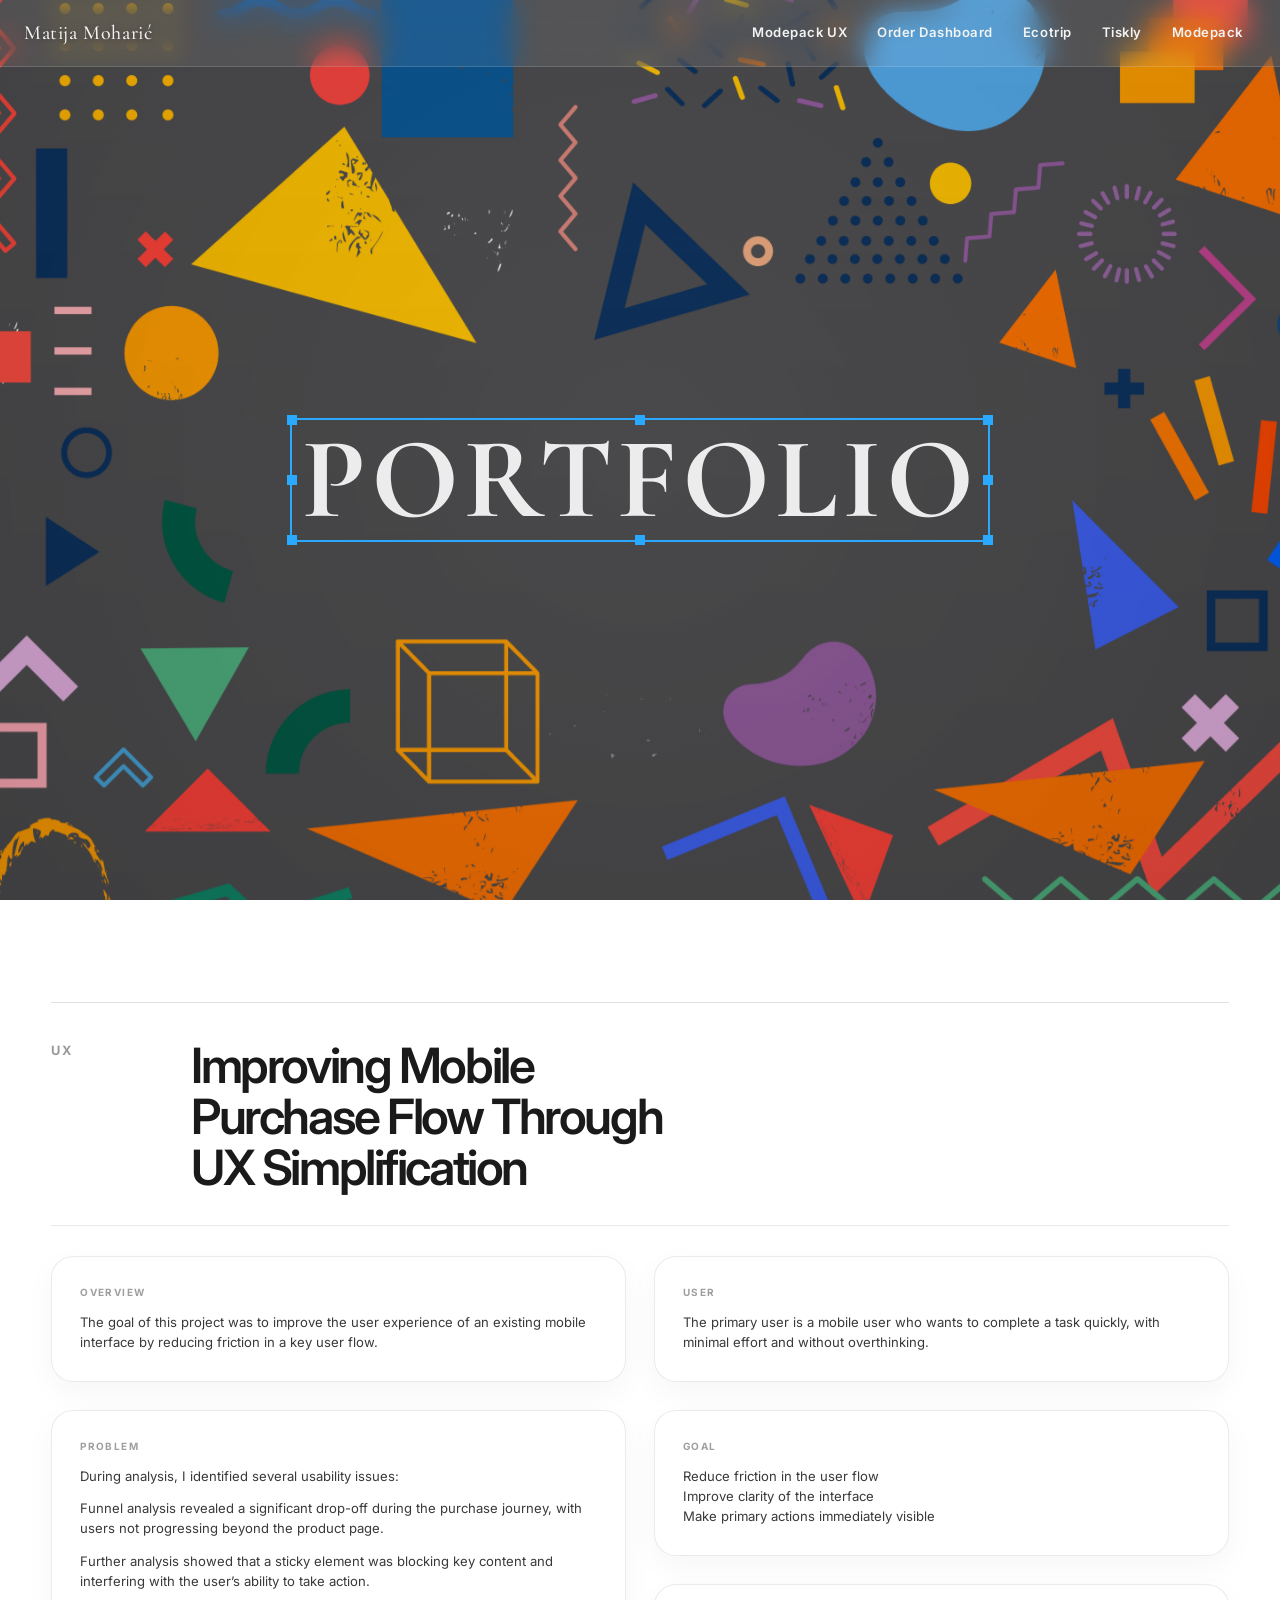
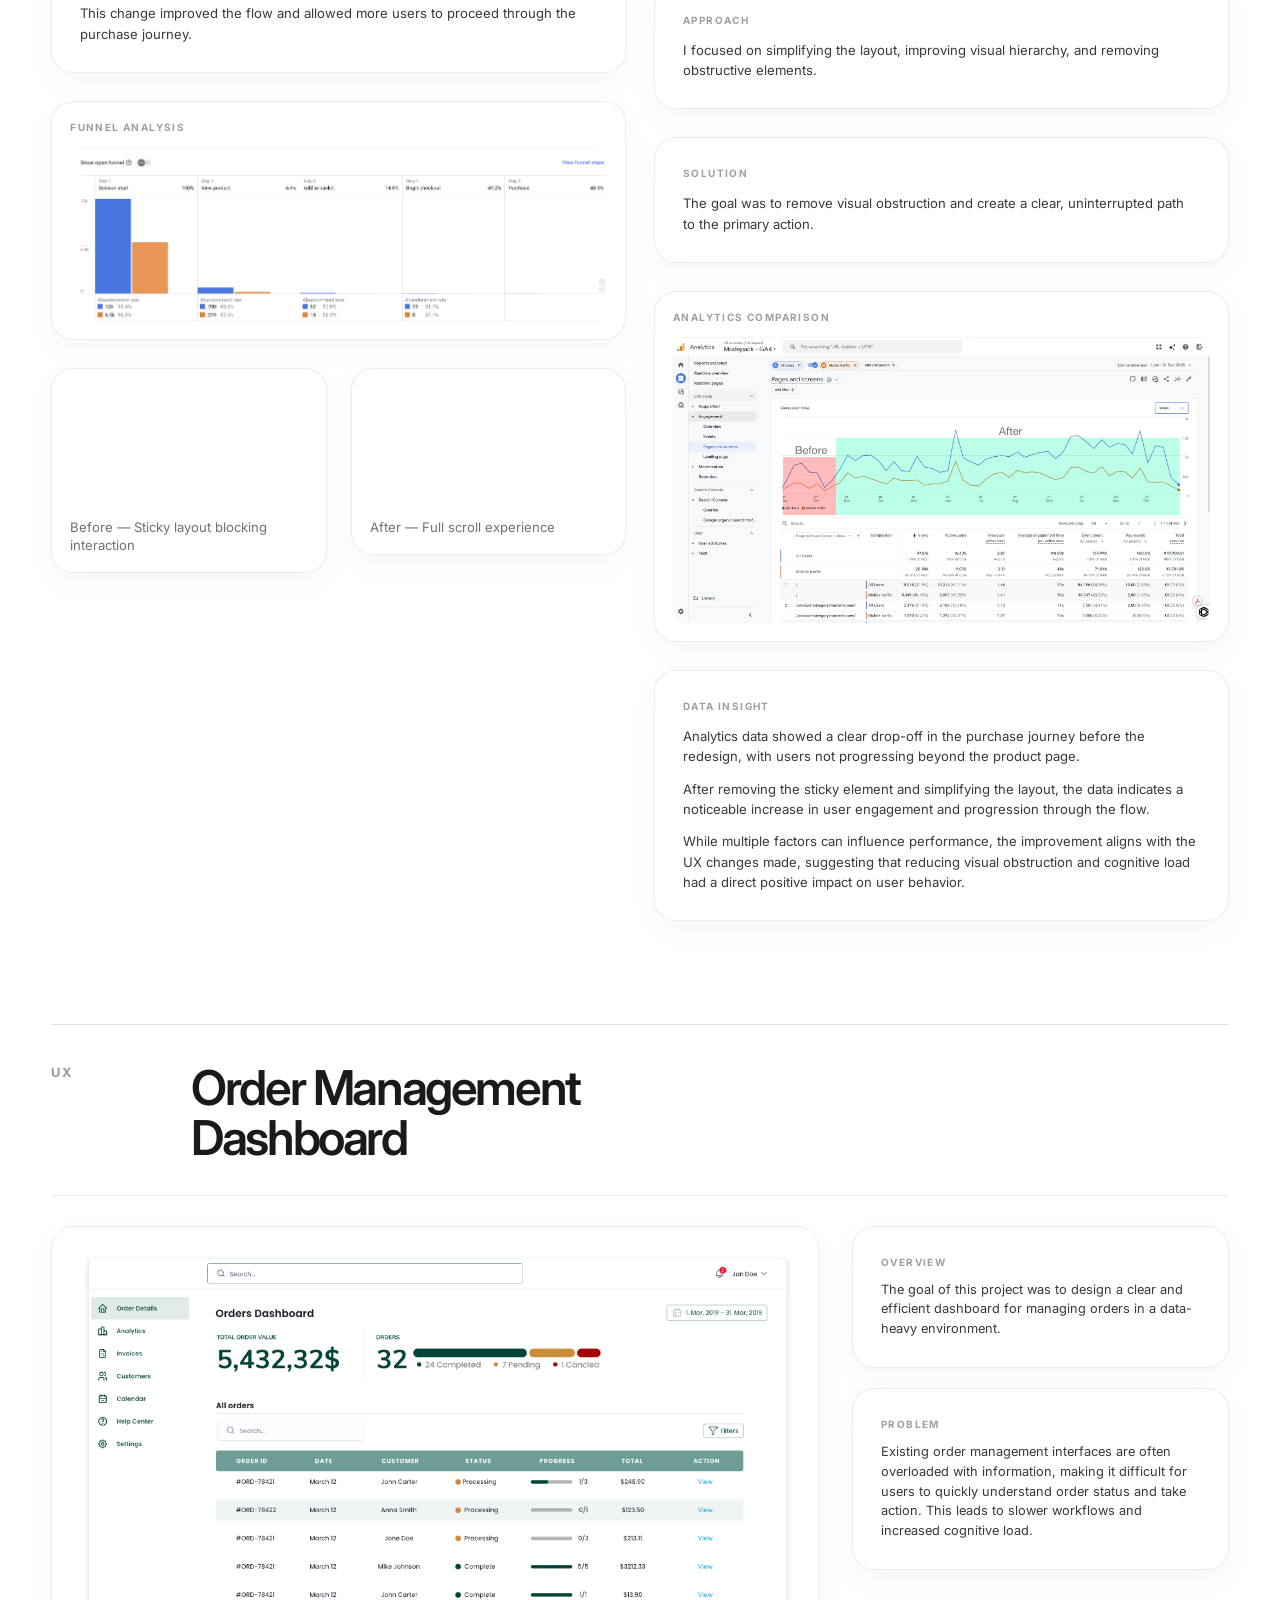
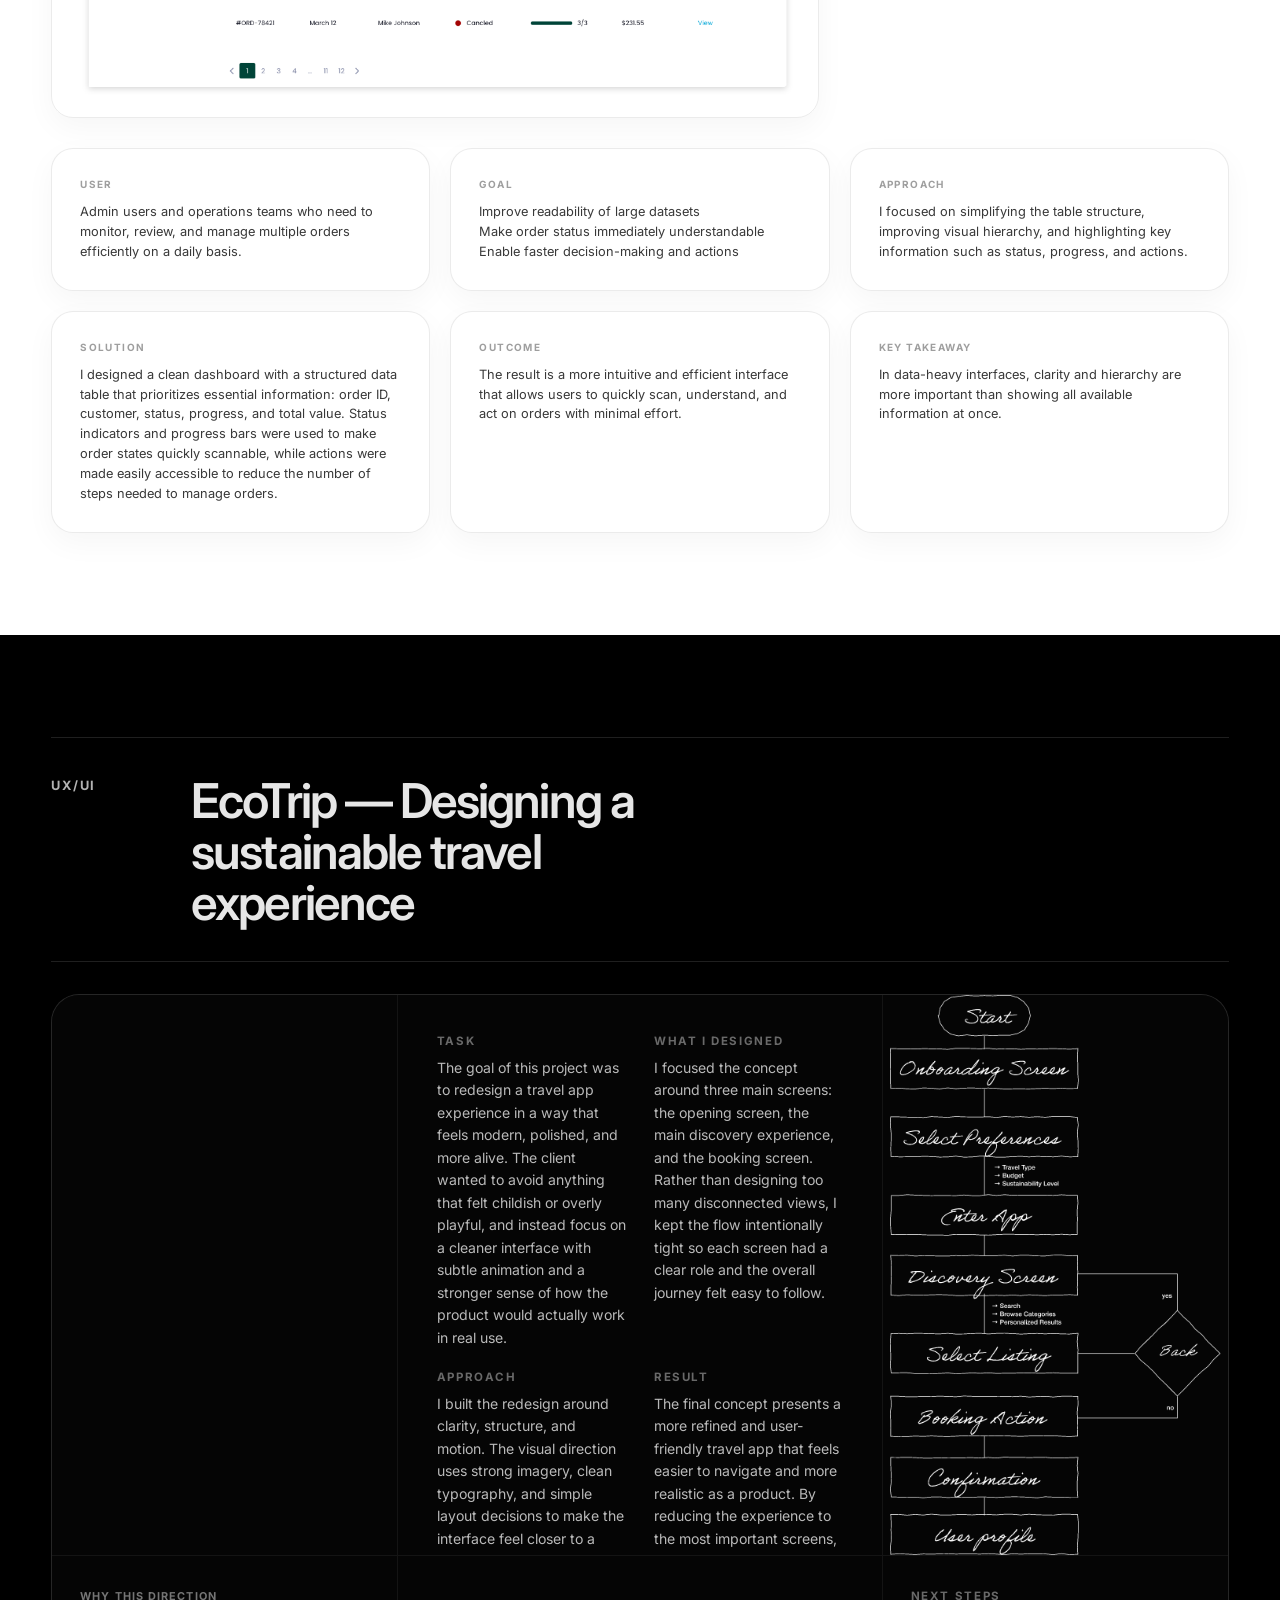
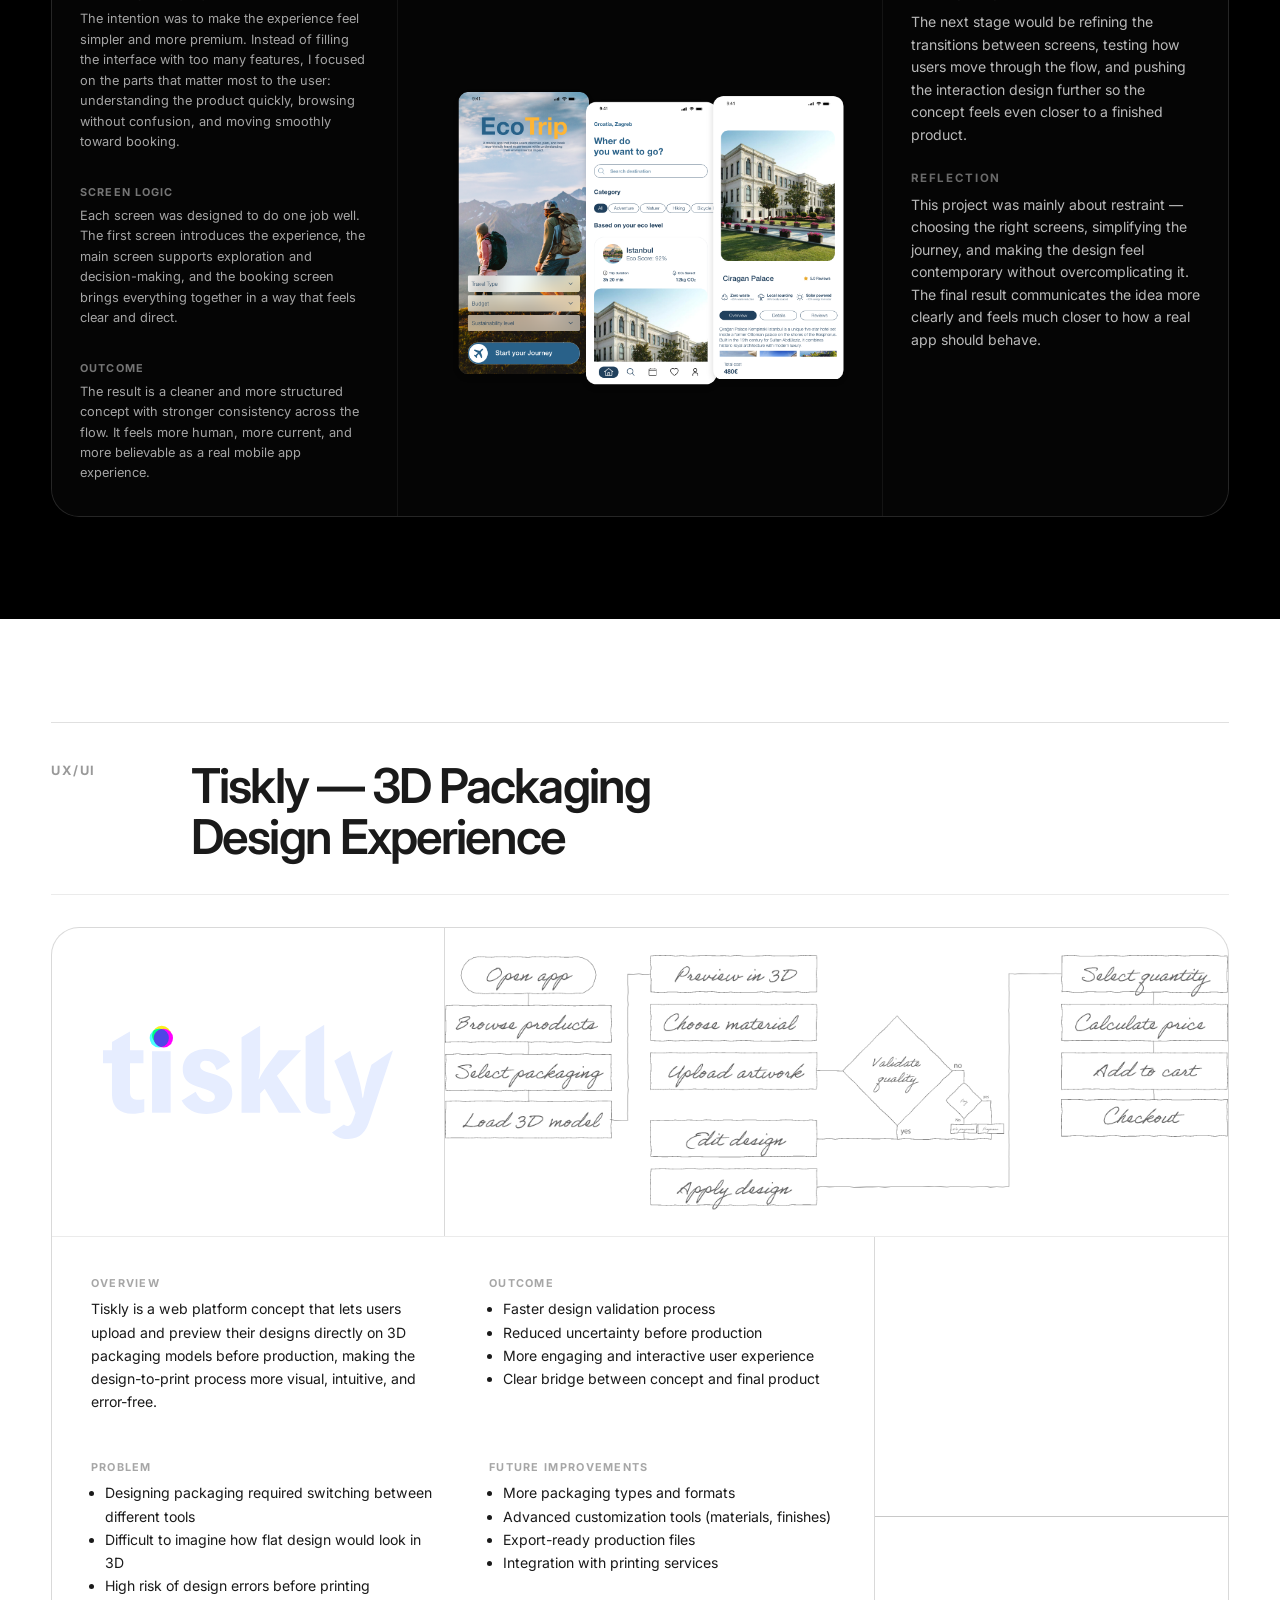
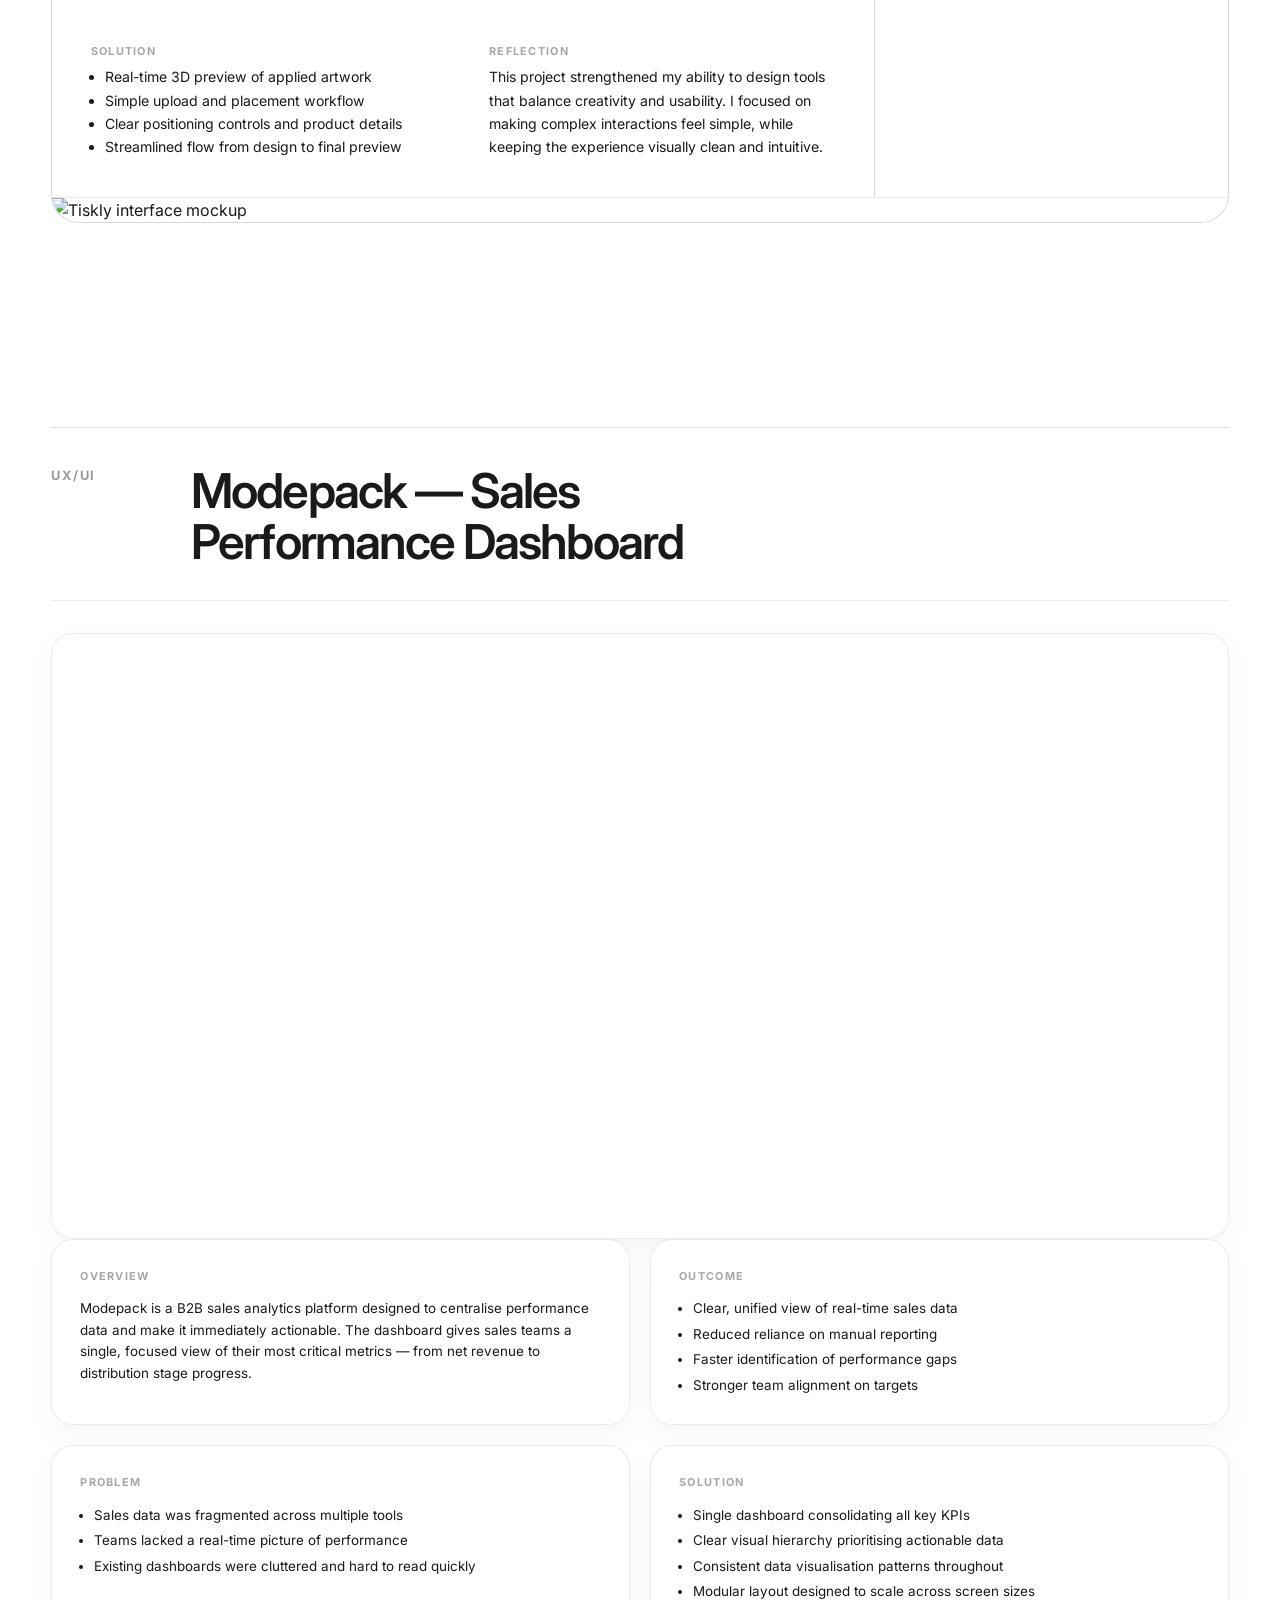
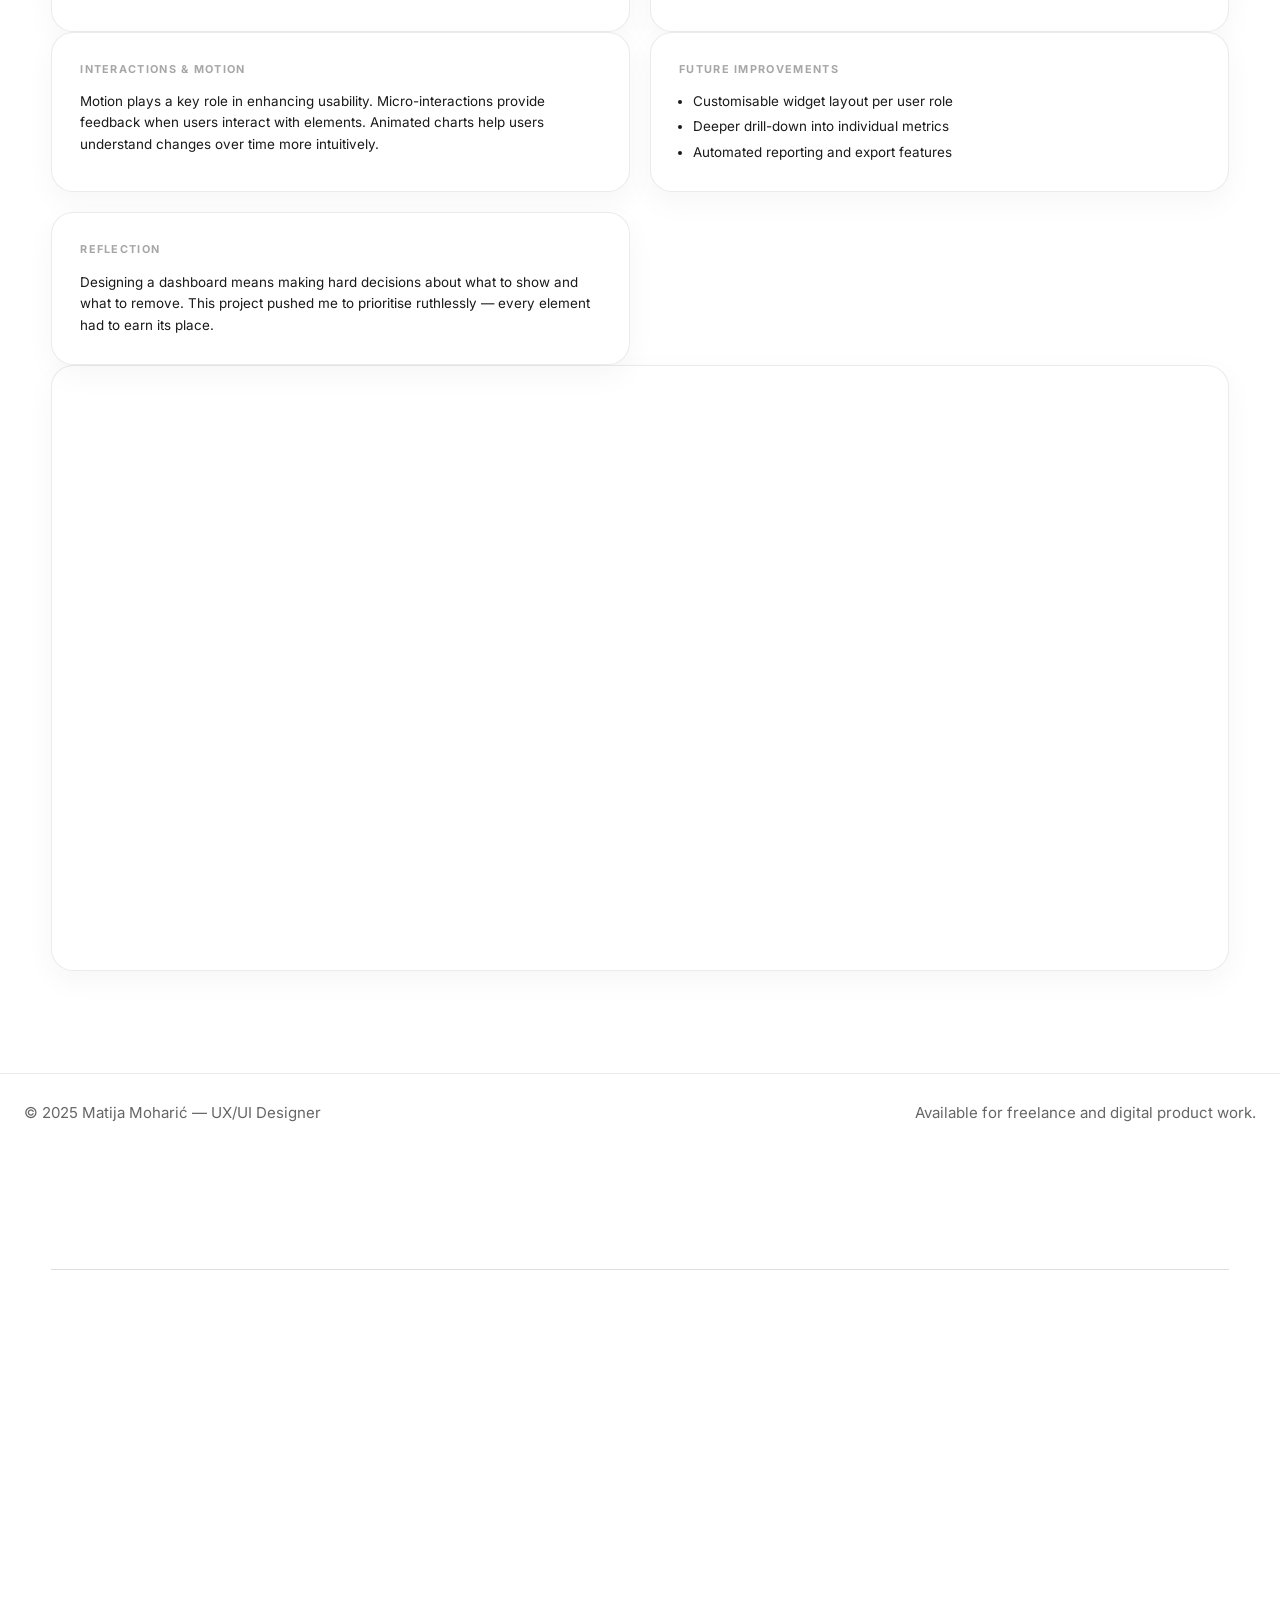
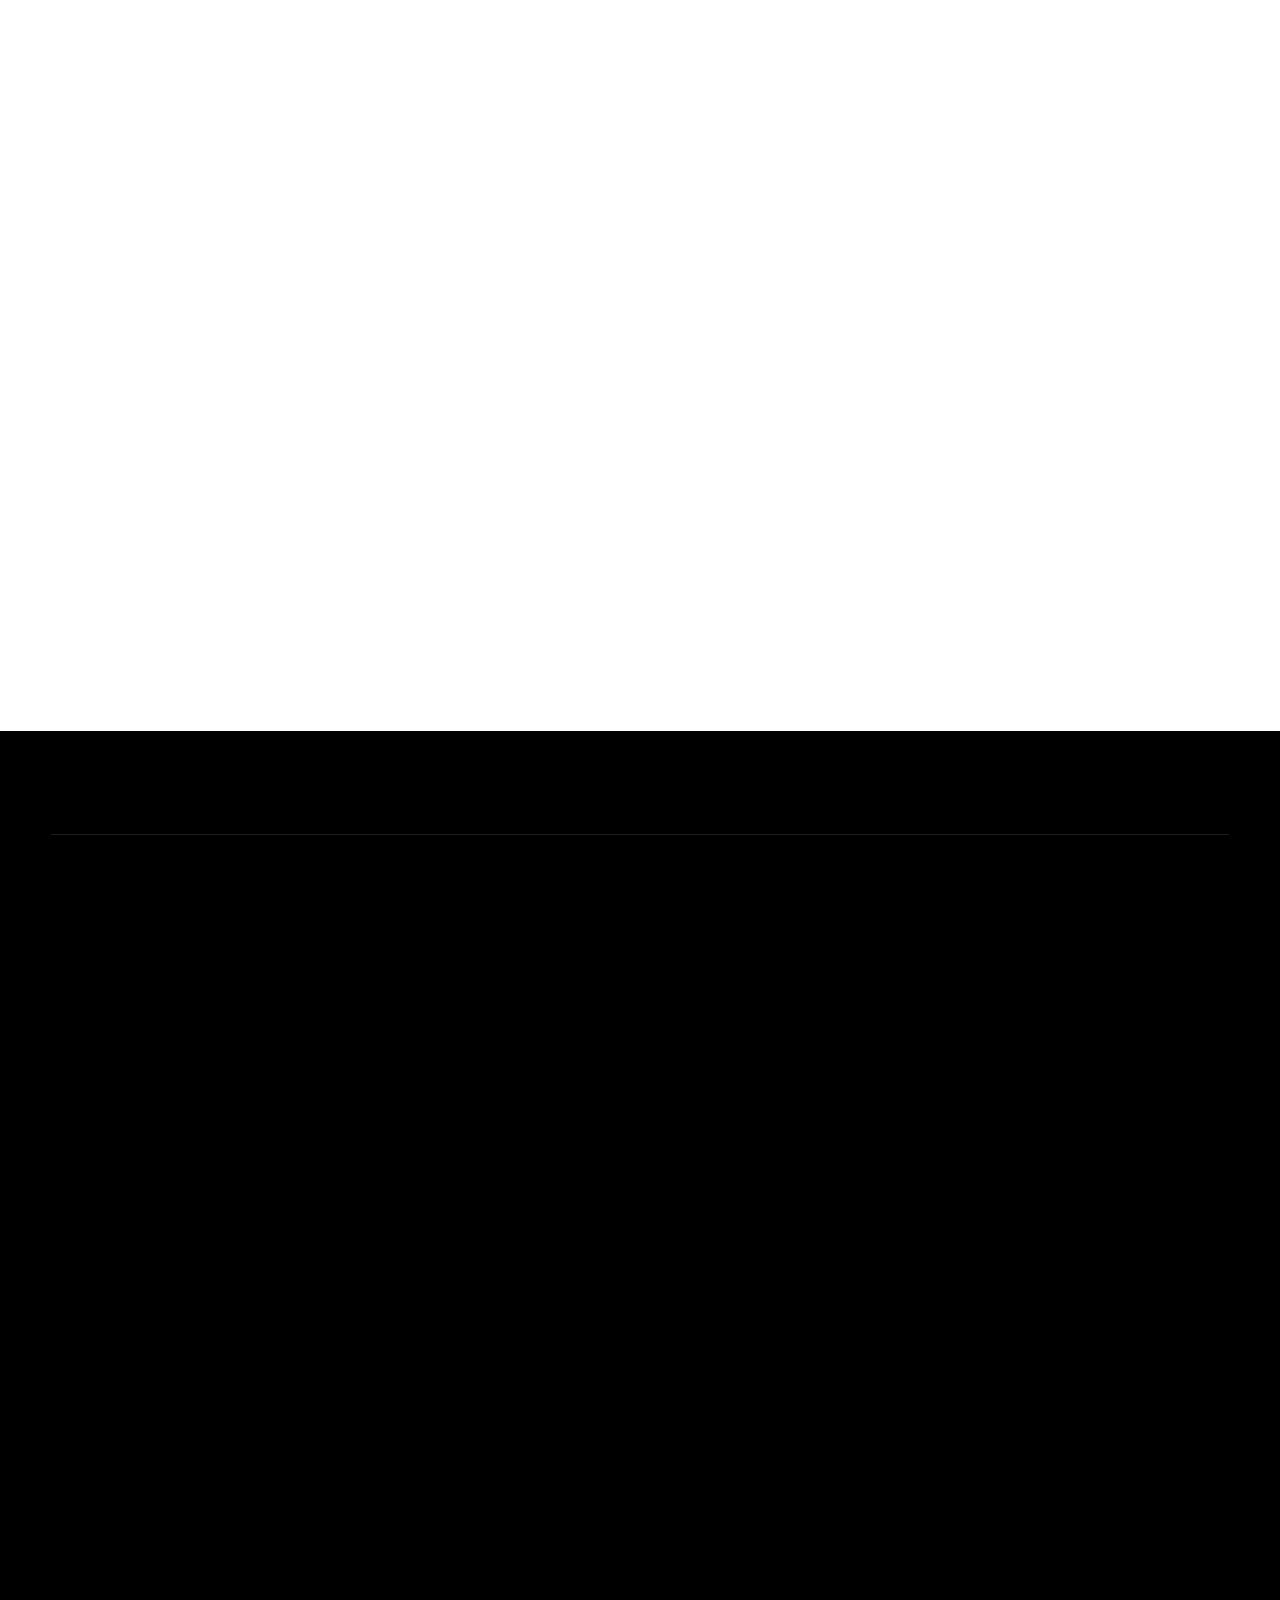
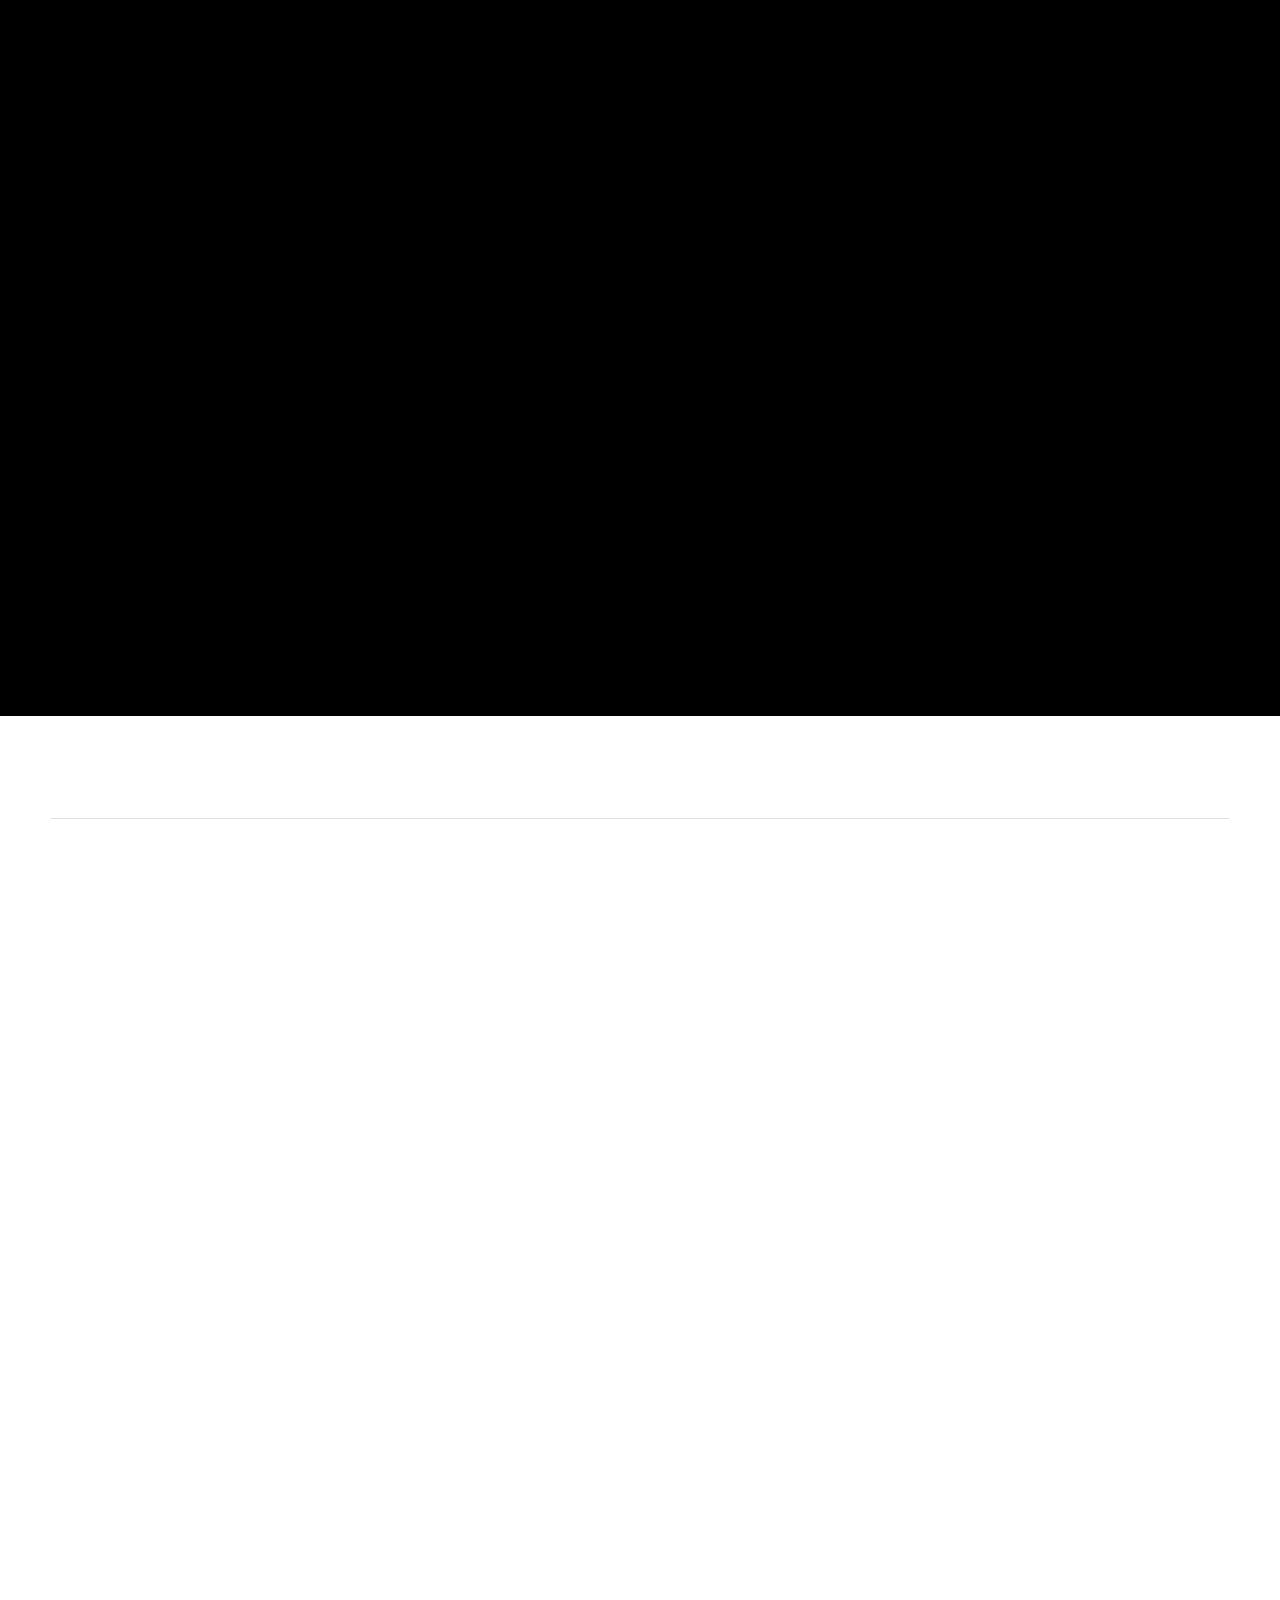
==== commit ffb56a93: "Update index.html" ====
--- a/index.html
+++ b/index.html
@@ -497,11 +497,6 @@
   <script src="script/main.js"></script>
 
 </body>
-</html>
-        <h1 class="portfolio-title">Portfolio</h1>
-      </div>
-    </div>
-  </section>
 
   <!-- ── MODEPACK UX CASE ── -->
   <section class="mp-ux-section" id="ux-case">
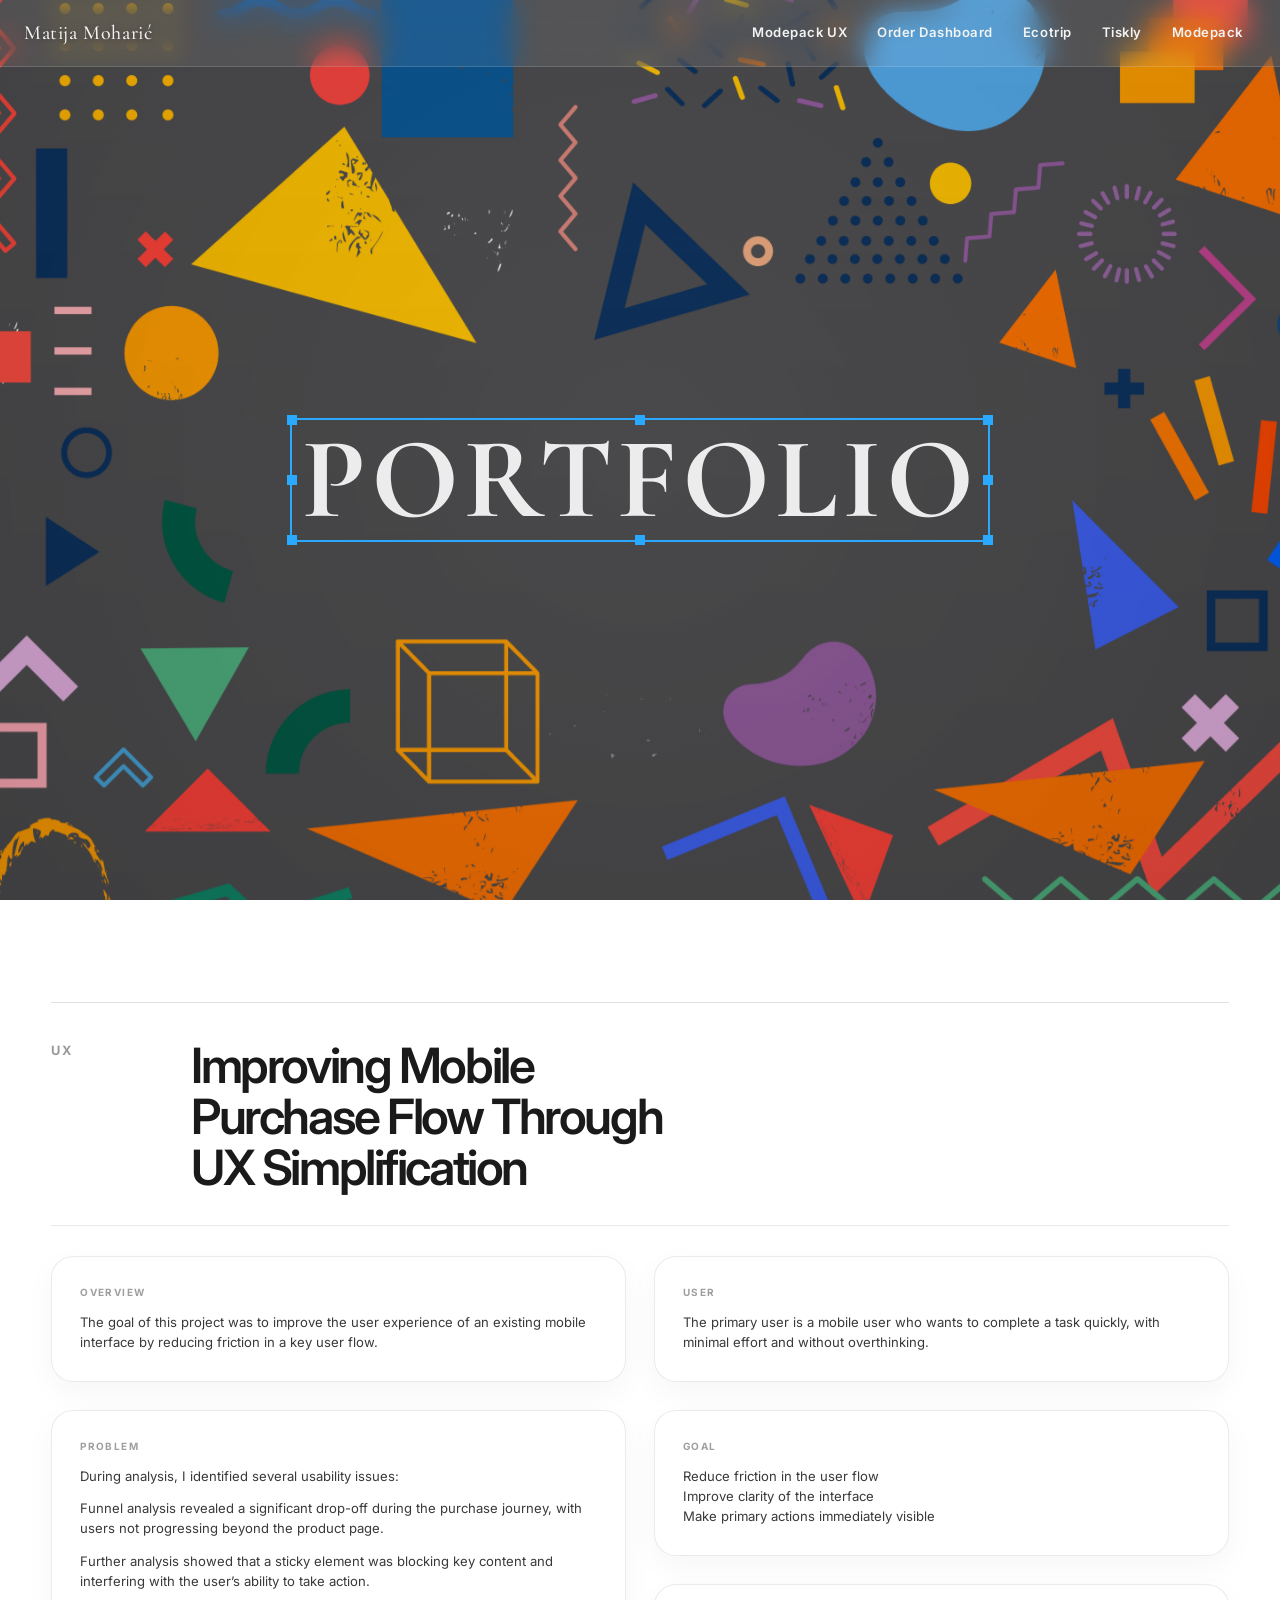
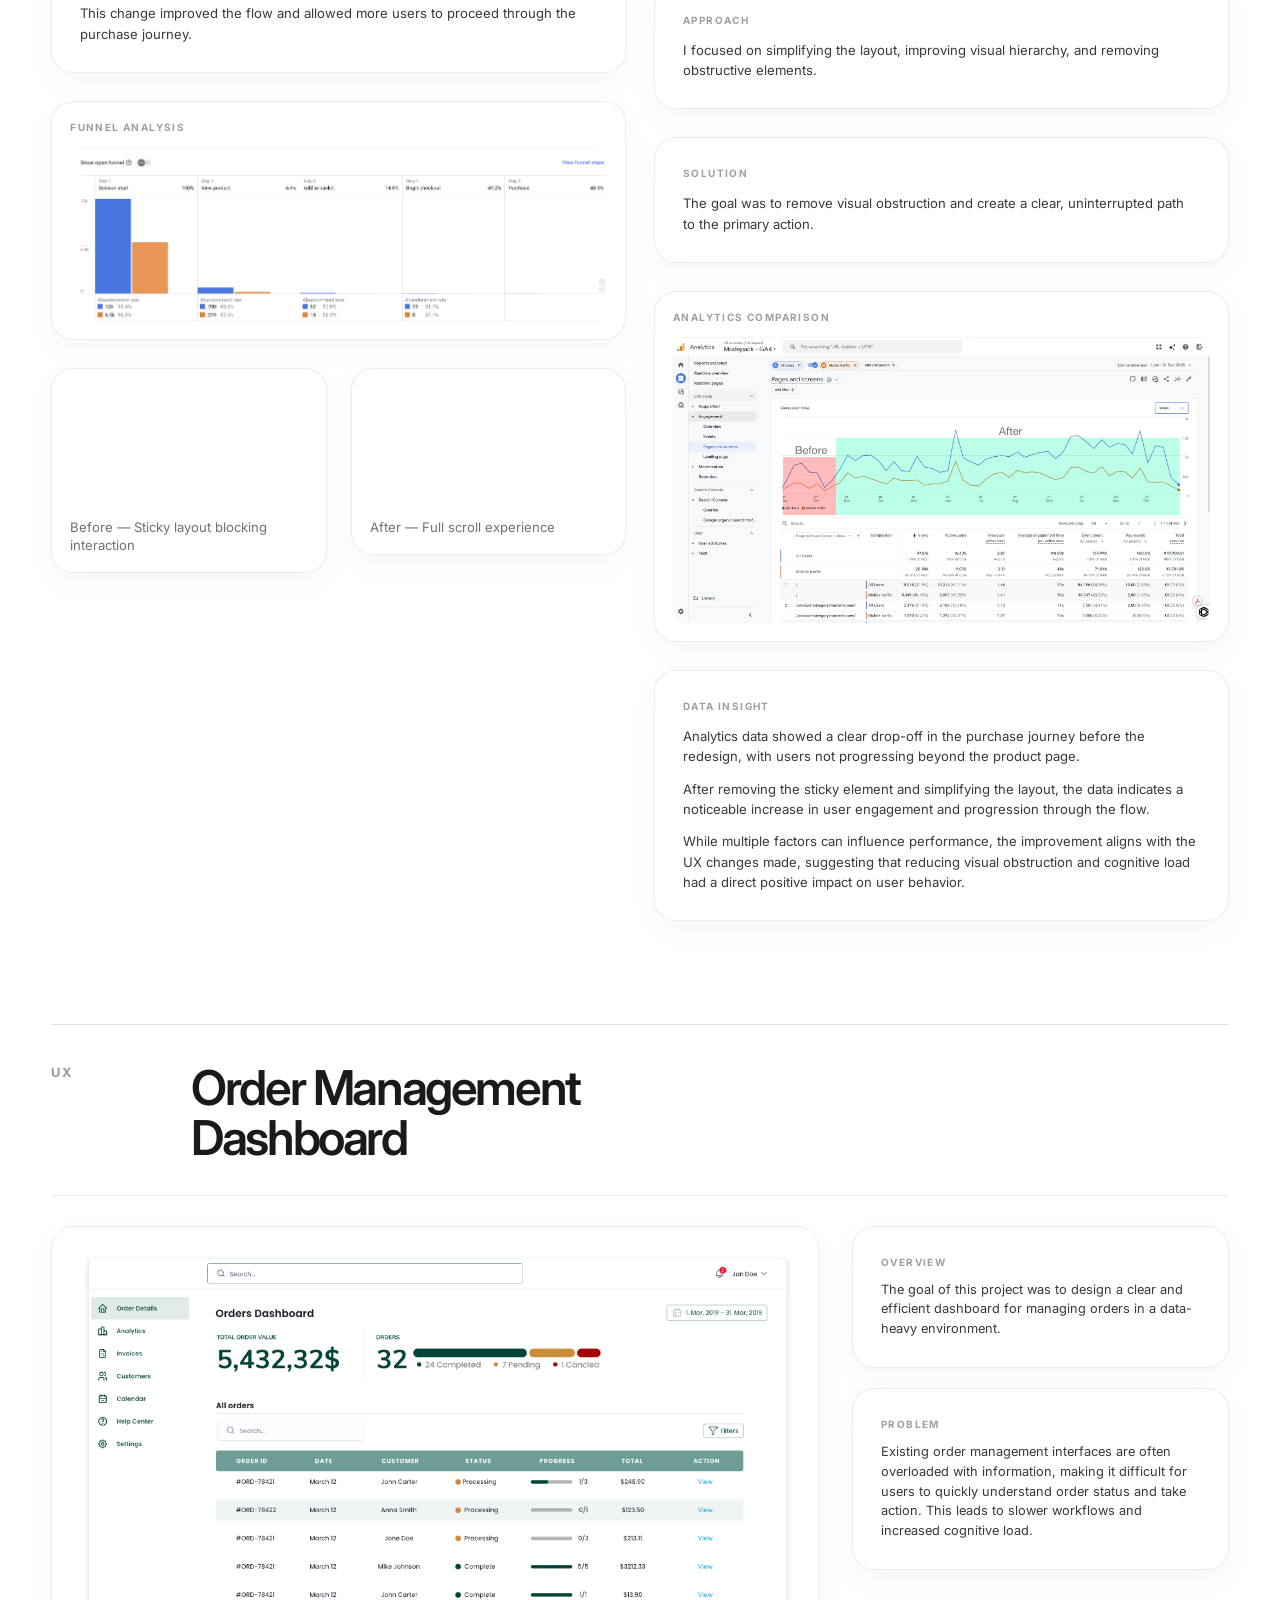
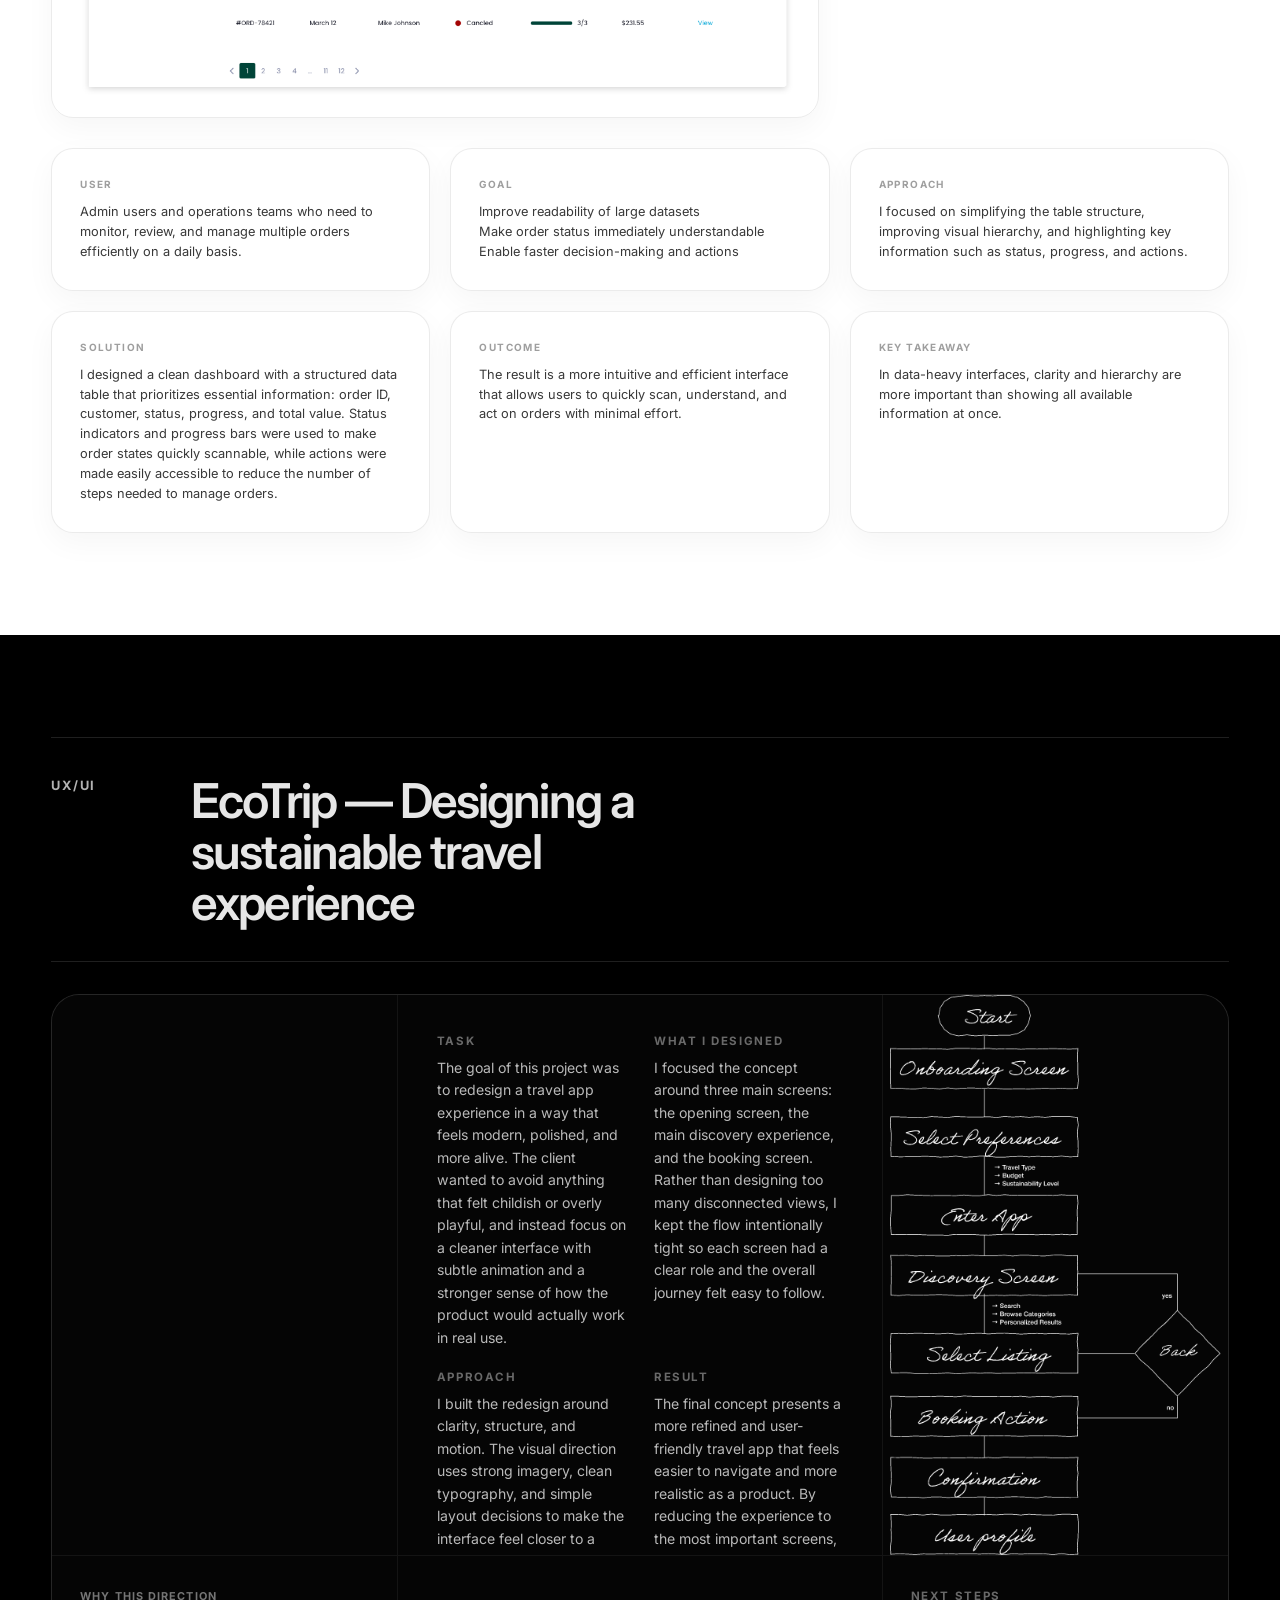
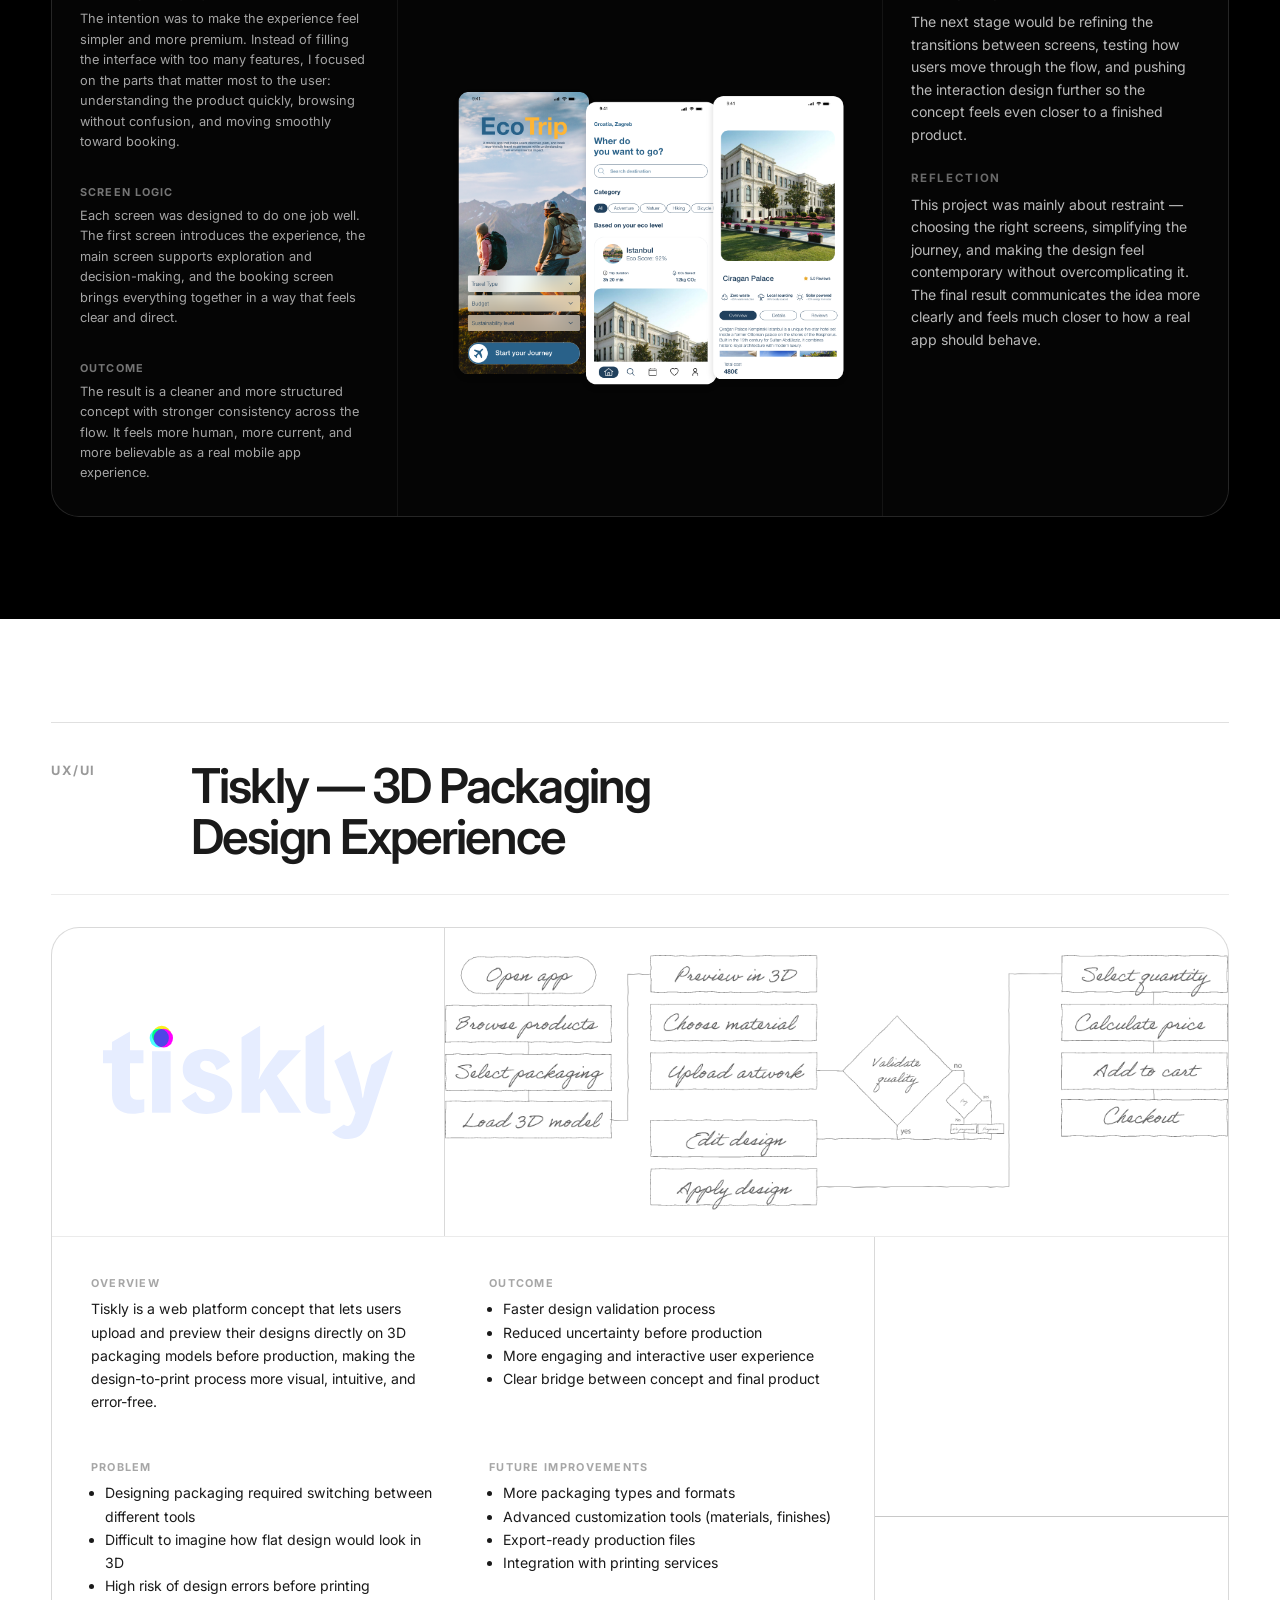
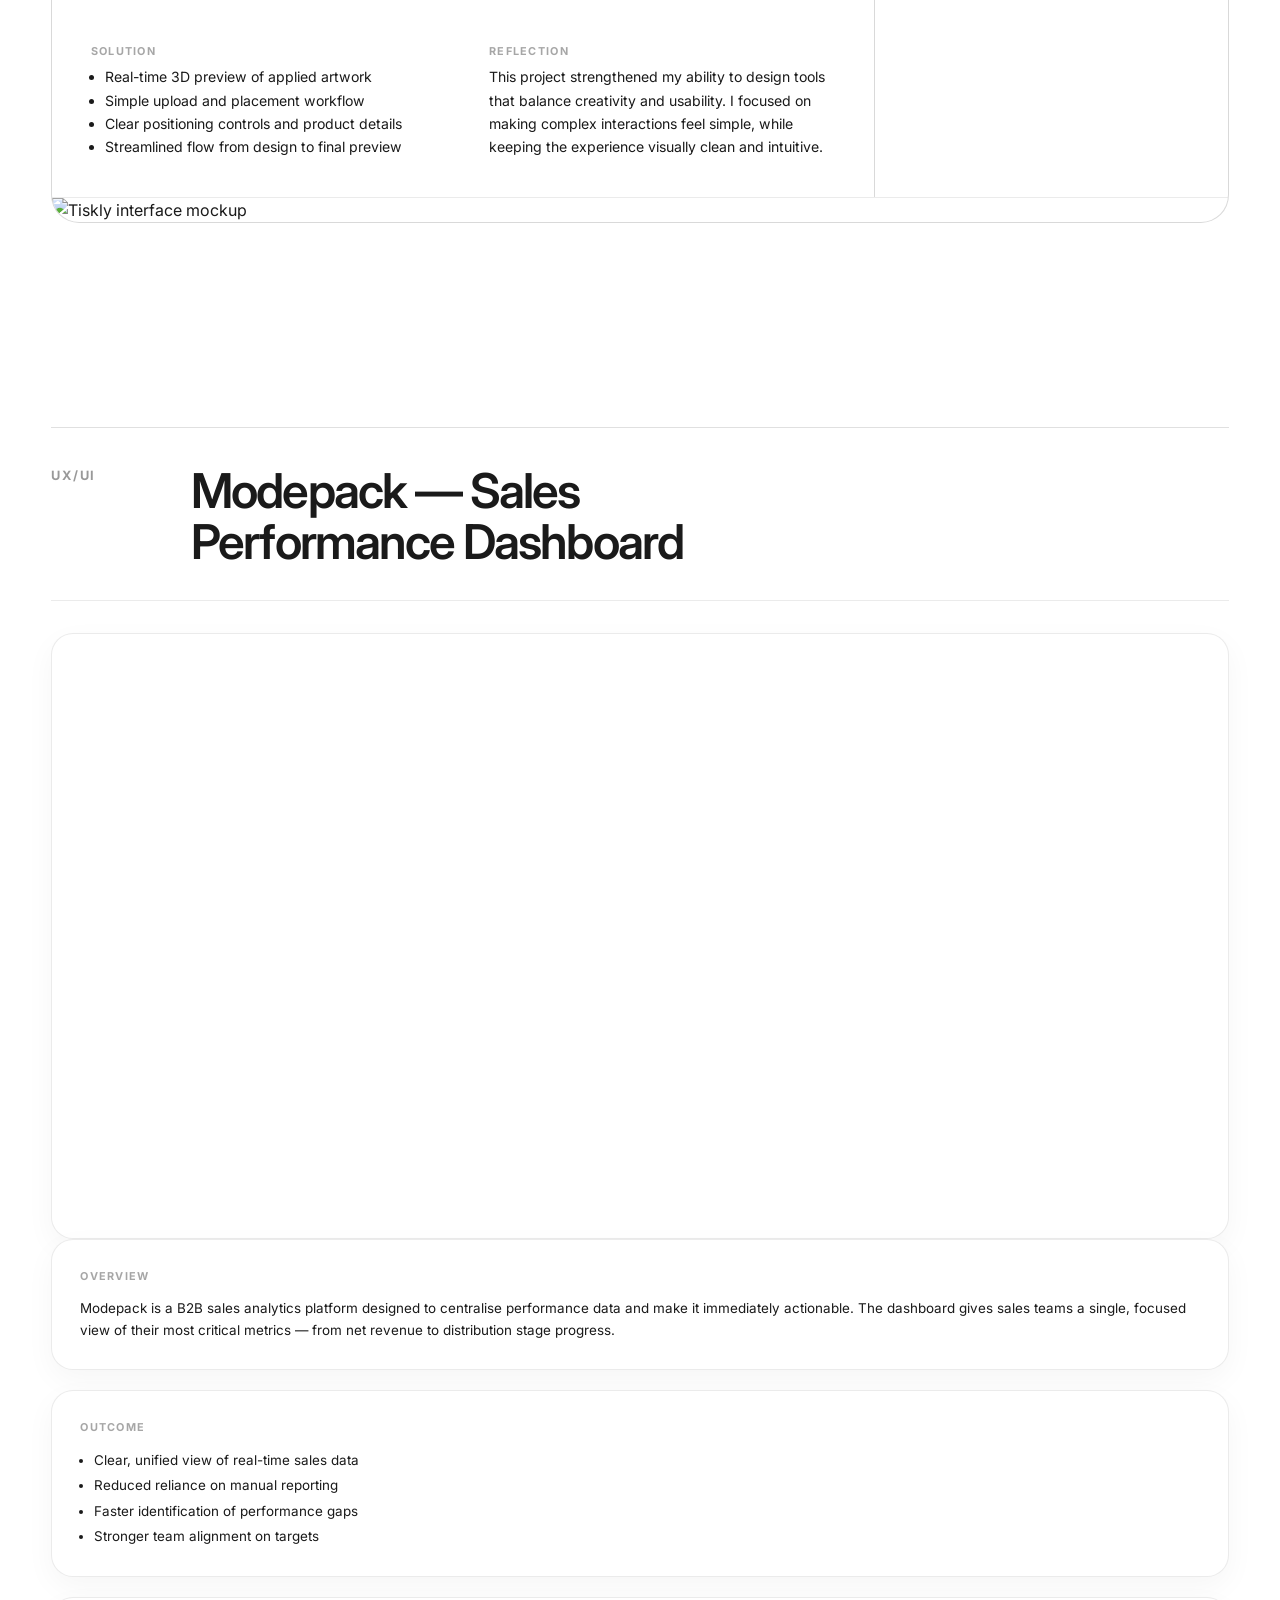
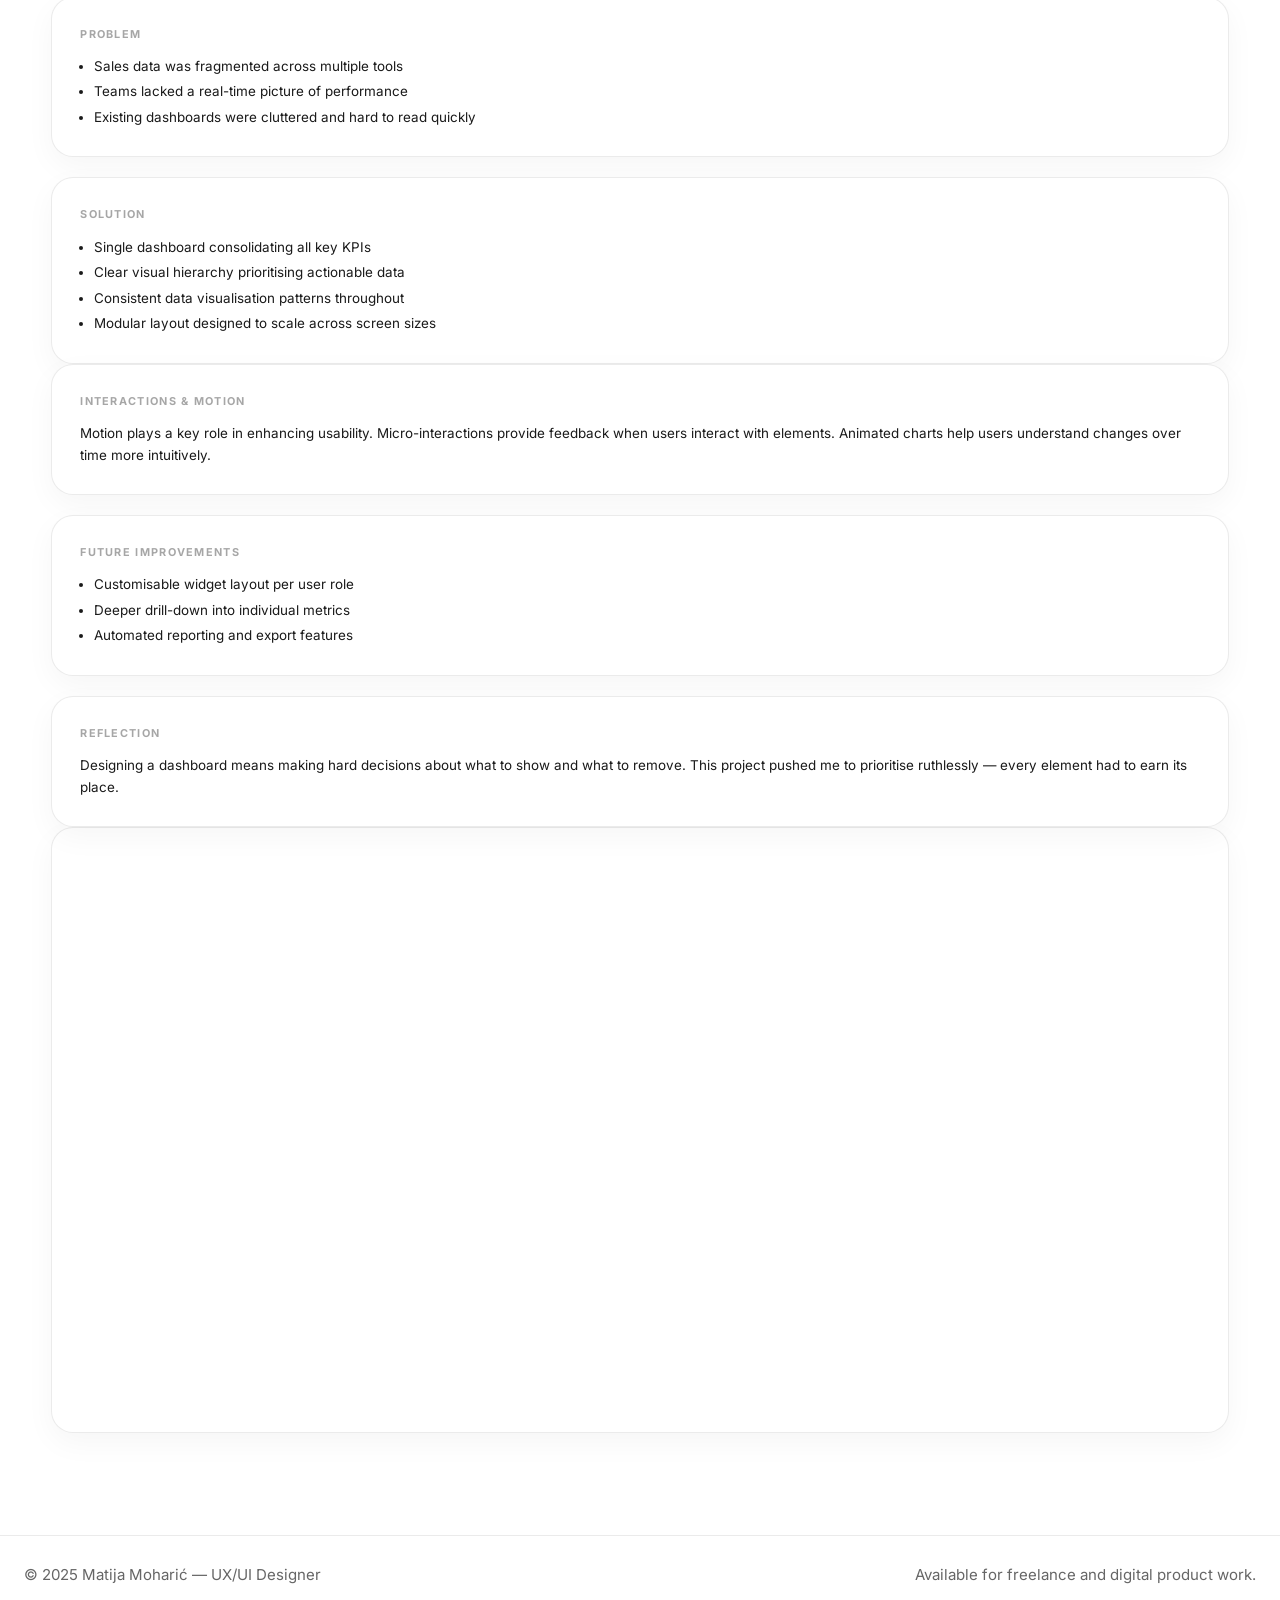
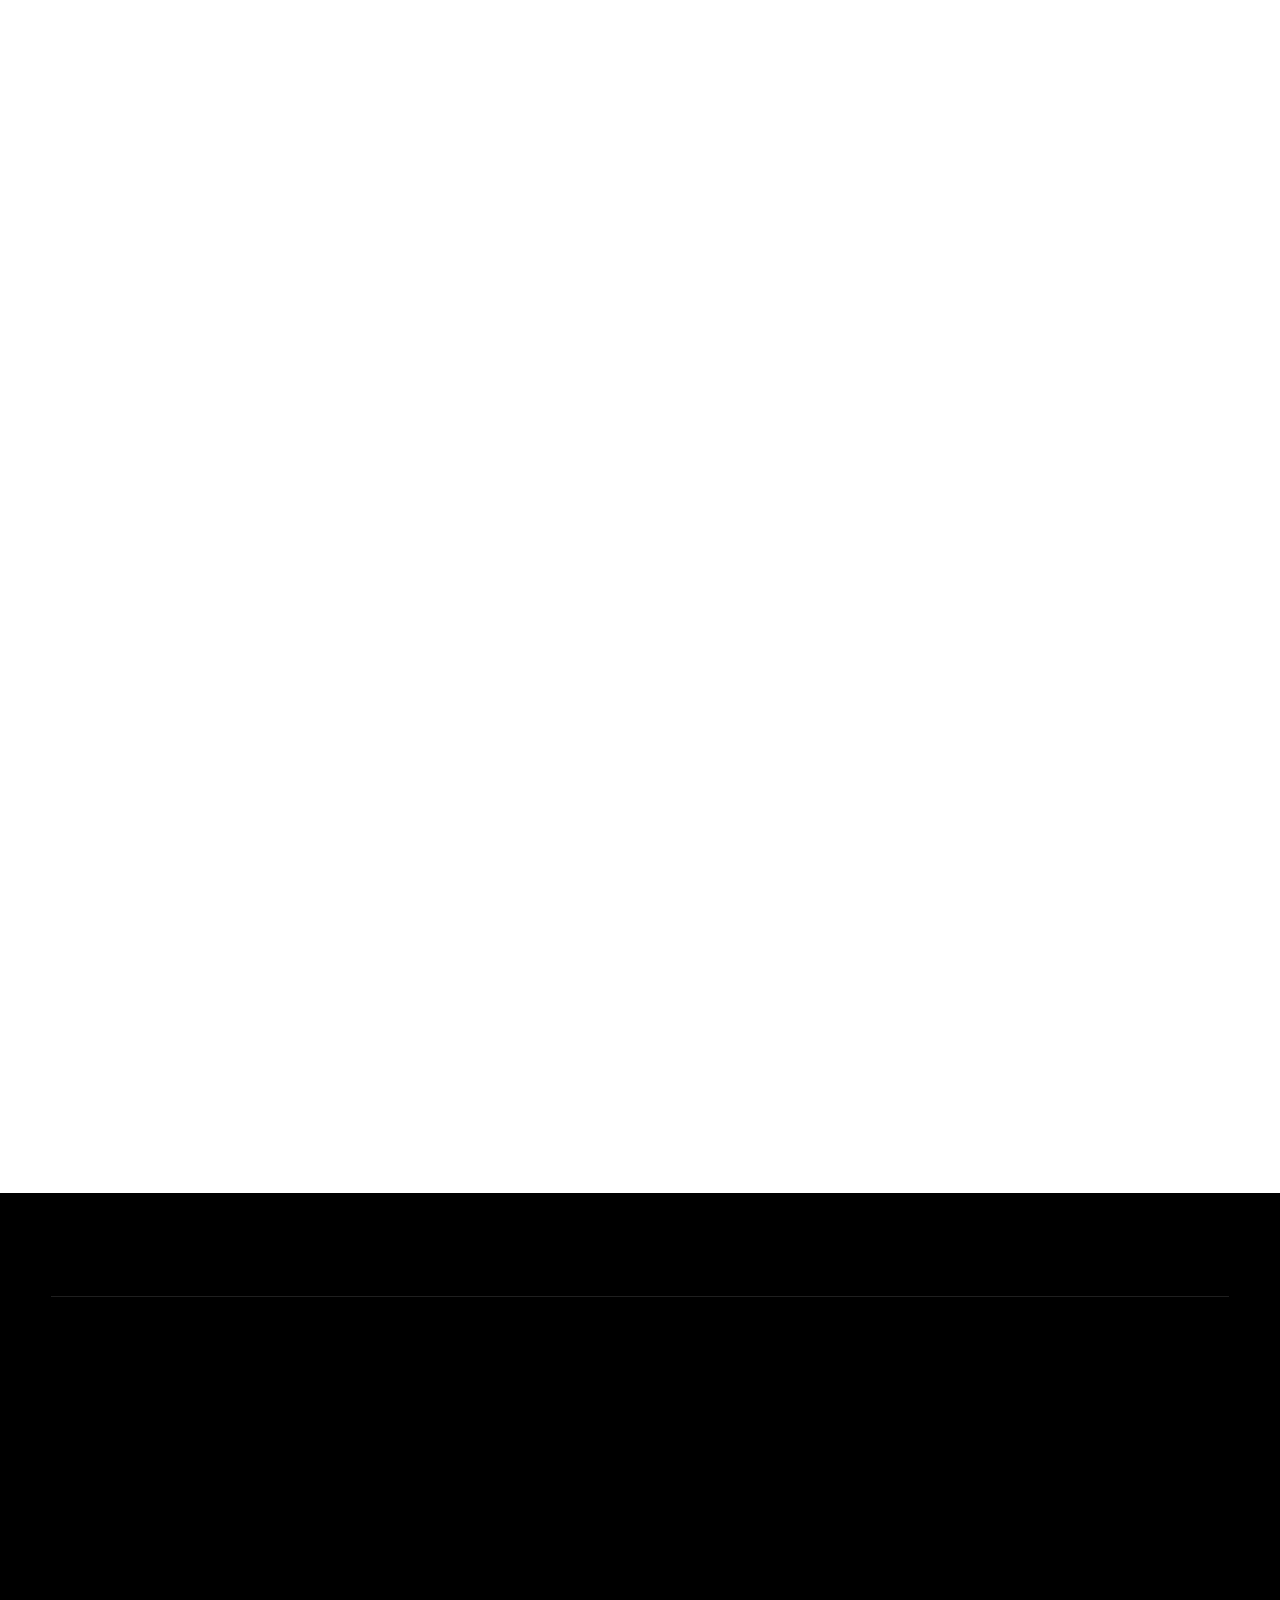
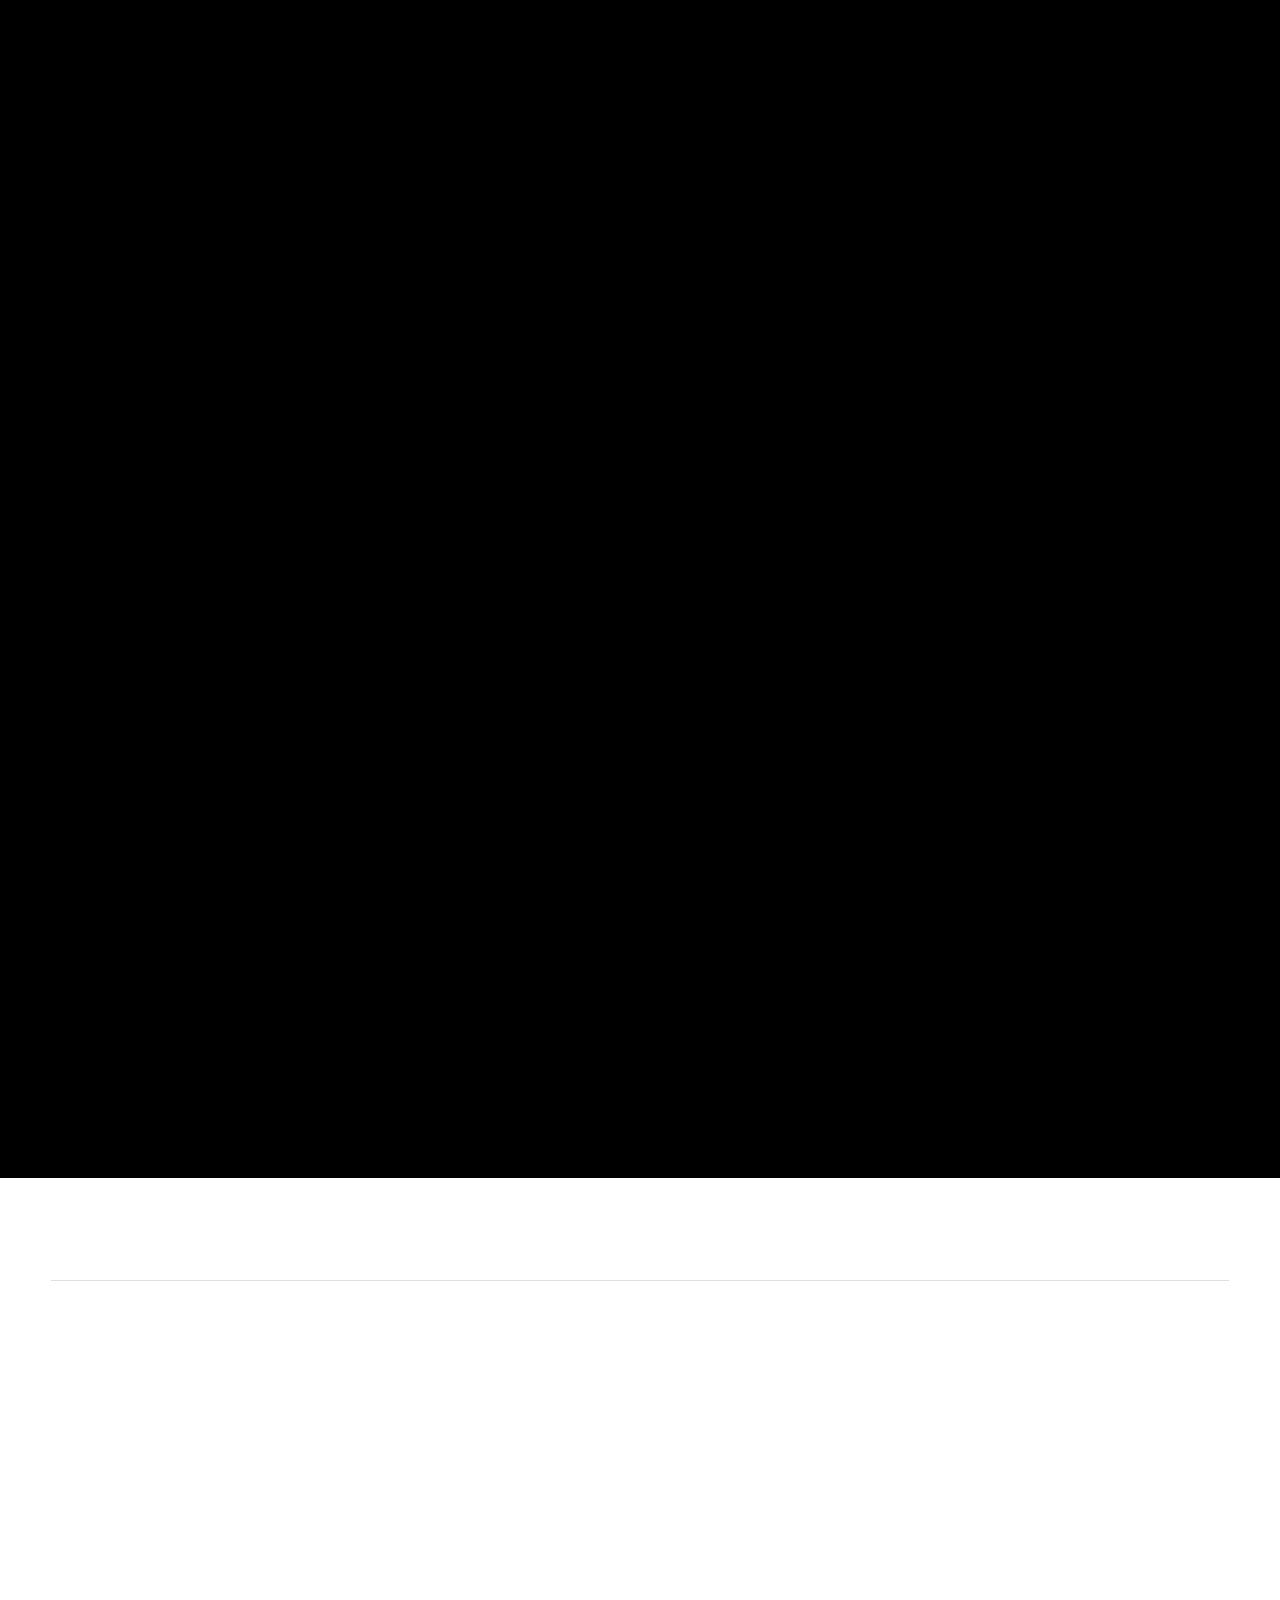
==== commit ab4b8aad: "Update index.html" ====
--- a/index.html
+++ b/index.html
@@ -495,9 +495,7 @@
   </footer>
 
   <script src="script/main.js"></script>
-
-</body>
-
+  
   <!-- ── MODEPACK UX CASE ── -->
   <section class="mp-ux-section" id="ux-case">
     <div class="mp-ux-shell">
--- a/css/style.css
+++ b/css/style.css
@@ -855,9 +855,6 @@
 /* ──────────────────────────────────────────────────────────
    MODEPACK
 ────────────────────────────────────────────────────────── */
-/* ──────────────────────────────────────────────────────────
-   MODEPACK
-────────────────────────────────────────────────────────── */
 .mp-section{
   background:#ffffff;
   padding:var(--section-v) 0;
@@ -893,7 +890,7 @@
 
 .mp-top{
   display:grid;
-  grid-template-columns:minmax(0, 44%) minmax(0, 56%);
+  grid-template-columns:minmax(0, 70%) minmax(0, 30%);
   gap:clamp(22px, 2.5vw, 30px);
   align-items:start;
 }
@@ -911,7 +908,7 @@
 
 .mp-card-grid{
   display:grid;
-  grid-template-columns:1fr 1fr;
+  grid-template-columns:1fr;
   gap:clamp(14px, 1.8vw, 20px);
 }
 
@@ -1030,10 +1027,6 @@
     grid-template-columns:1fr;
   }
 
-  .mp-card-grid{
-    grid-template-columns:1fr 1fr;
-  }
-
   .mp-bottom-grid{
     grid-template-columns:1fr;
   }
@@ -1065,12 +1058,12 @@
 ────────────────────────────────────────────────────────── */
 @media (max-width: 580px){
 
+  .mp-media-column{
+    gap:18px;
+  }
+
   .mp-bottom-grid{
     grid-template-columns:1fr;
   }
 
-  .mp-media-column{
-    gap:18px;
-  }
-
-}
+}
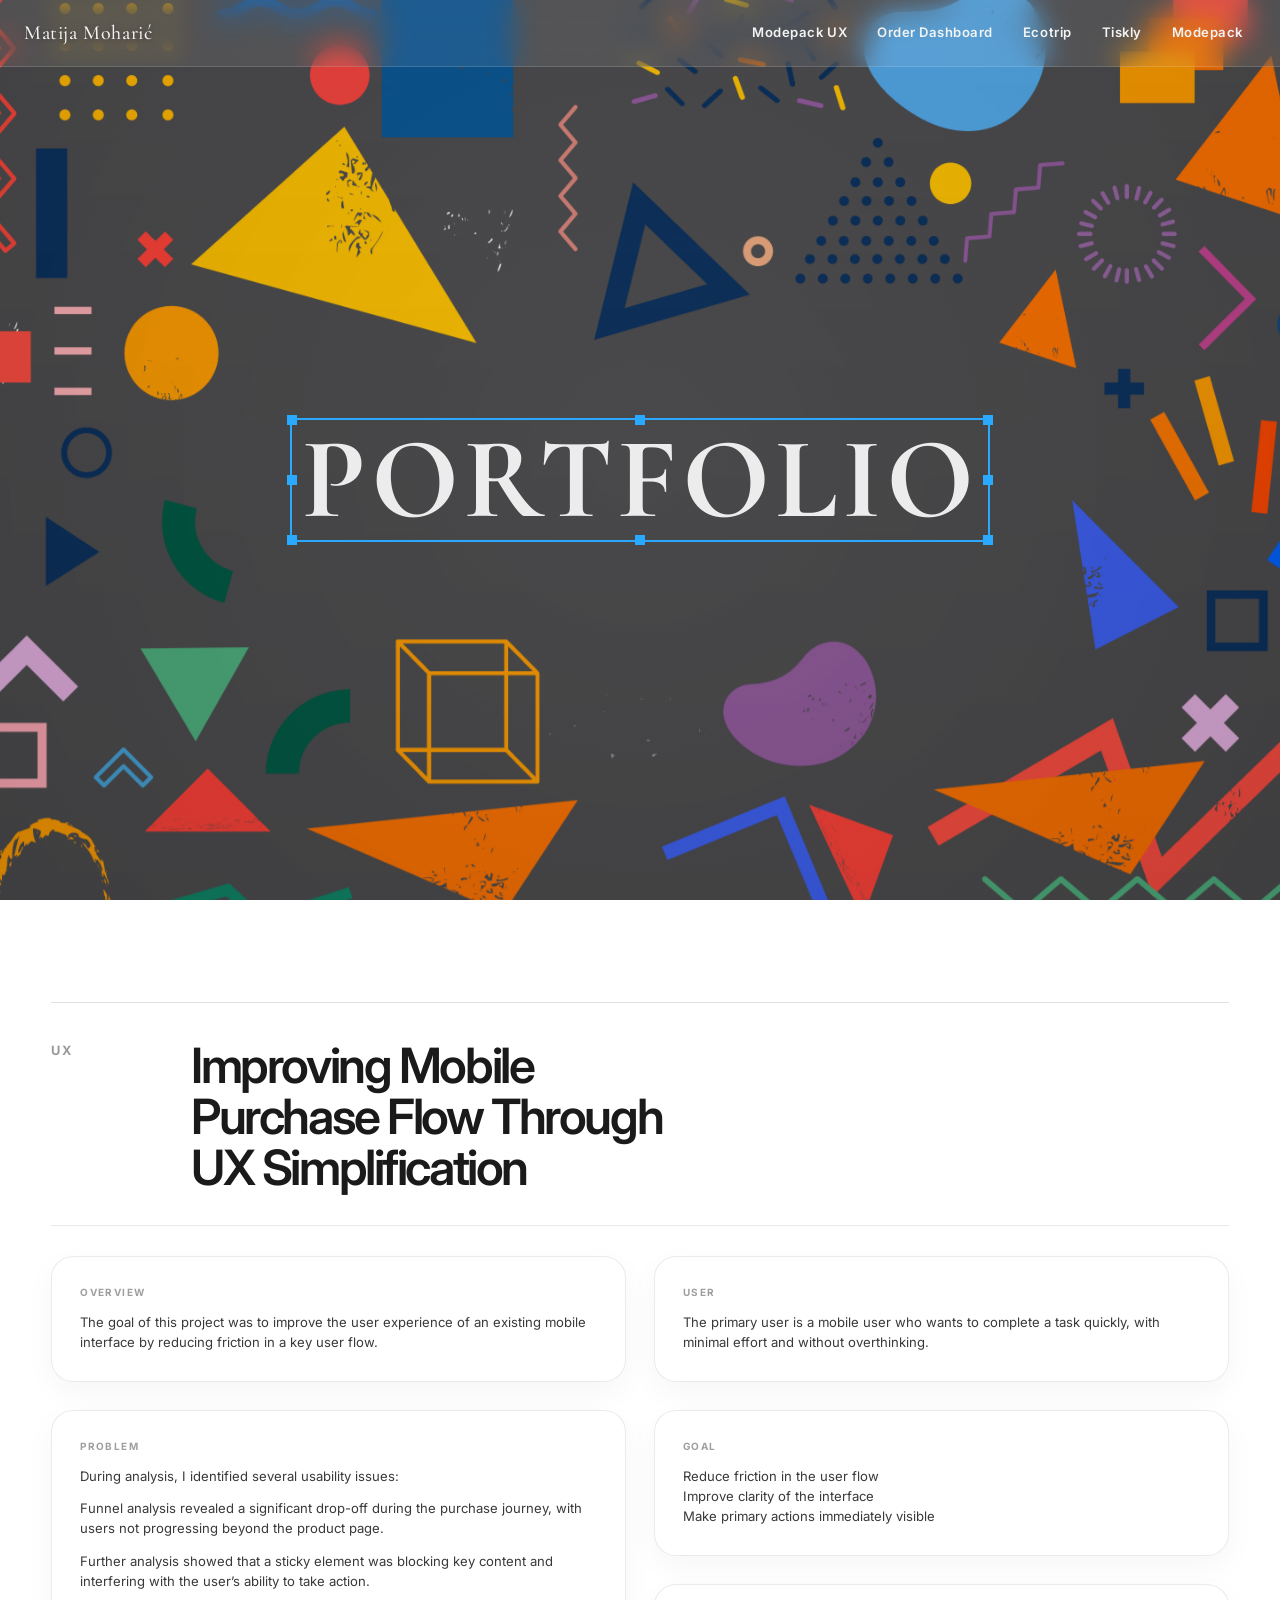
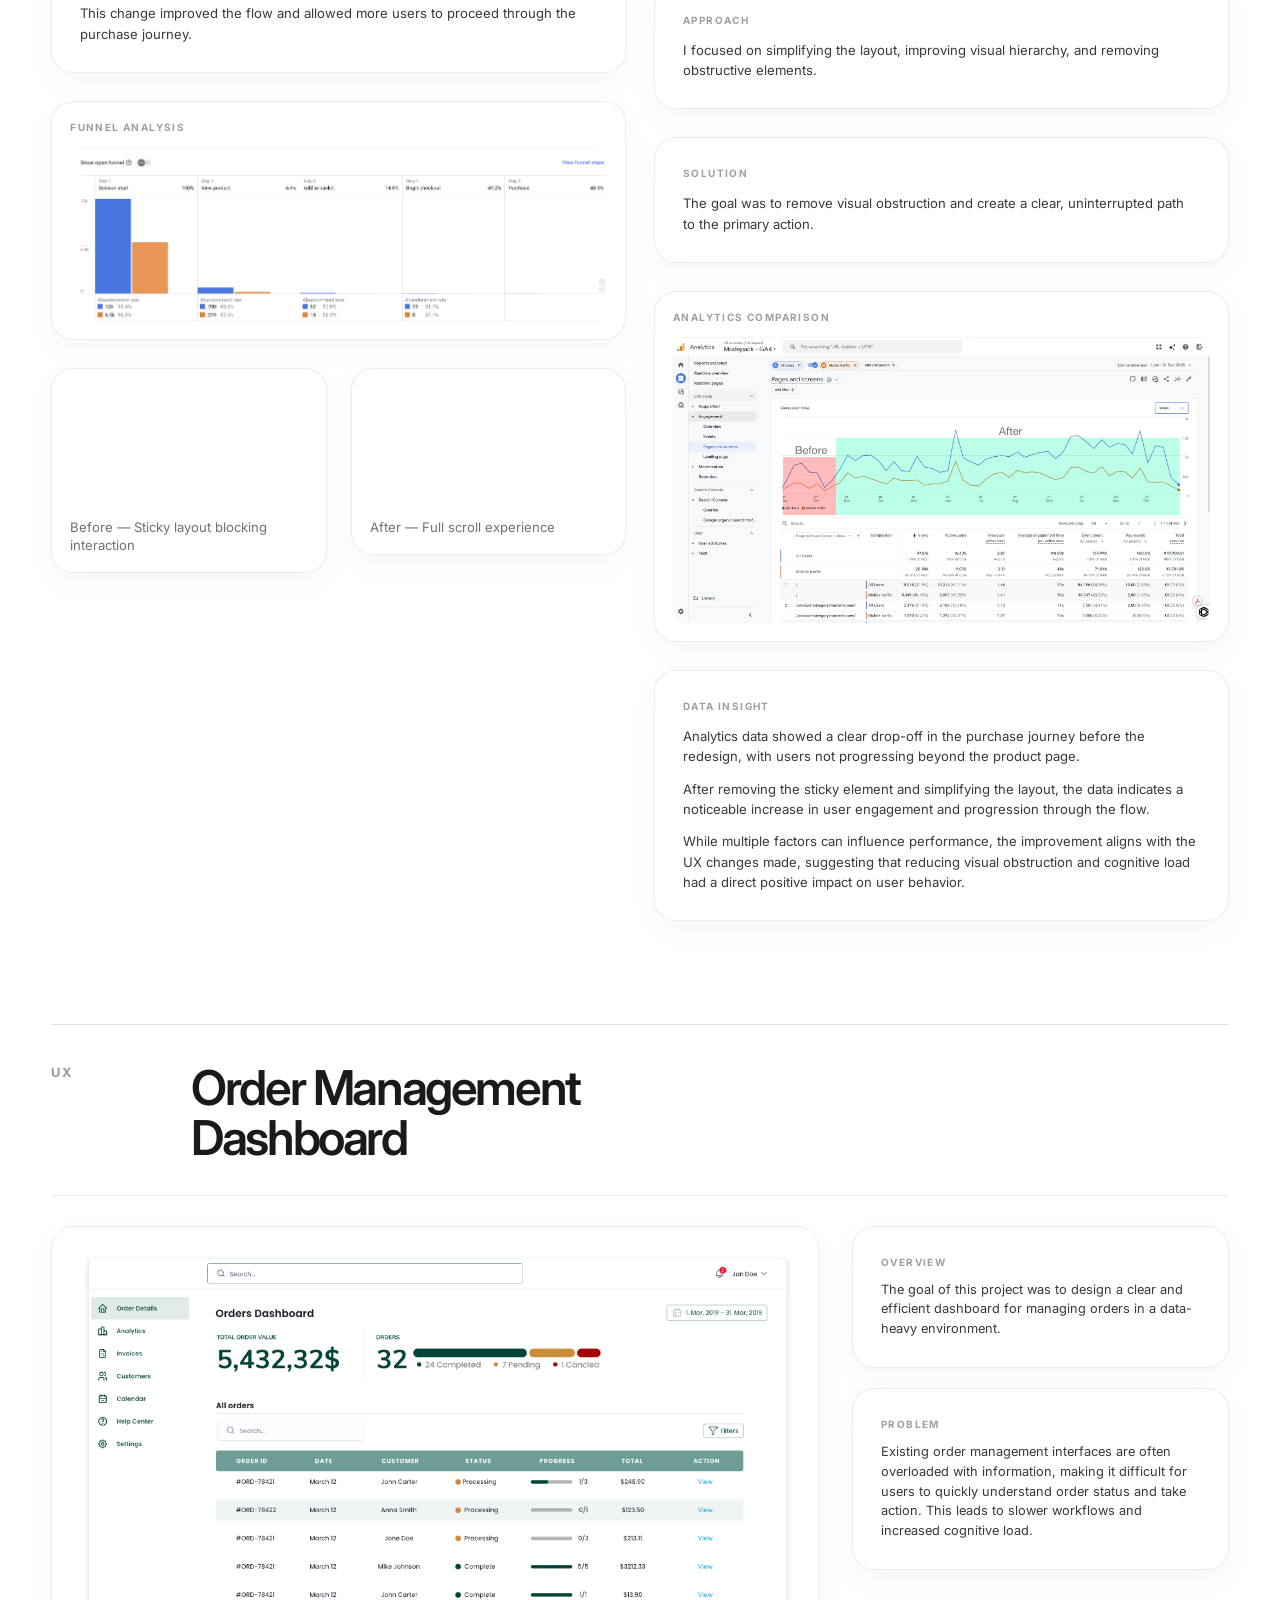
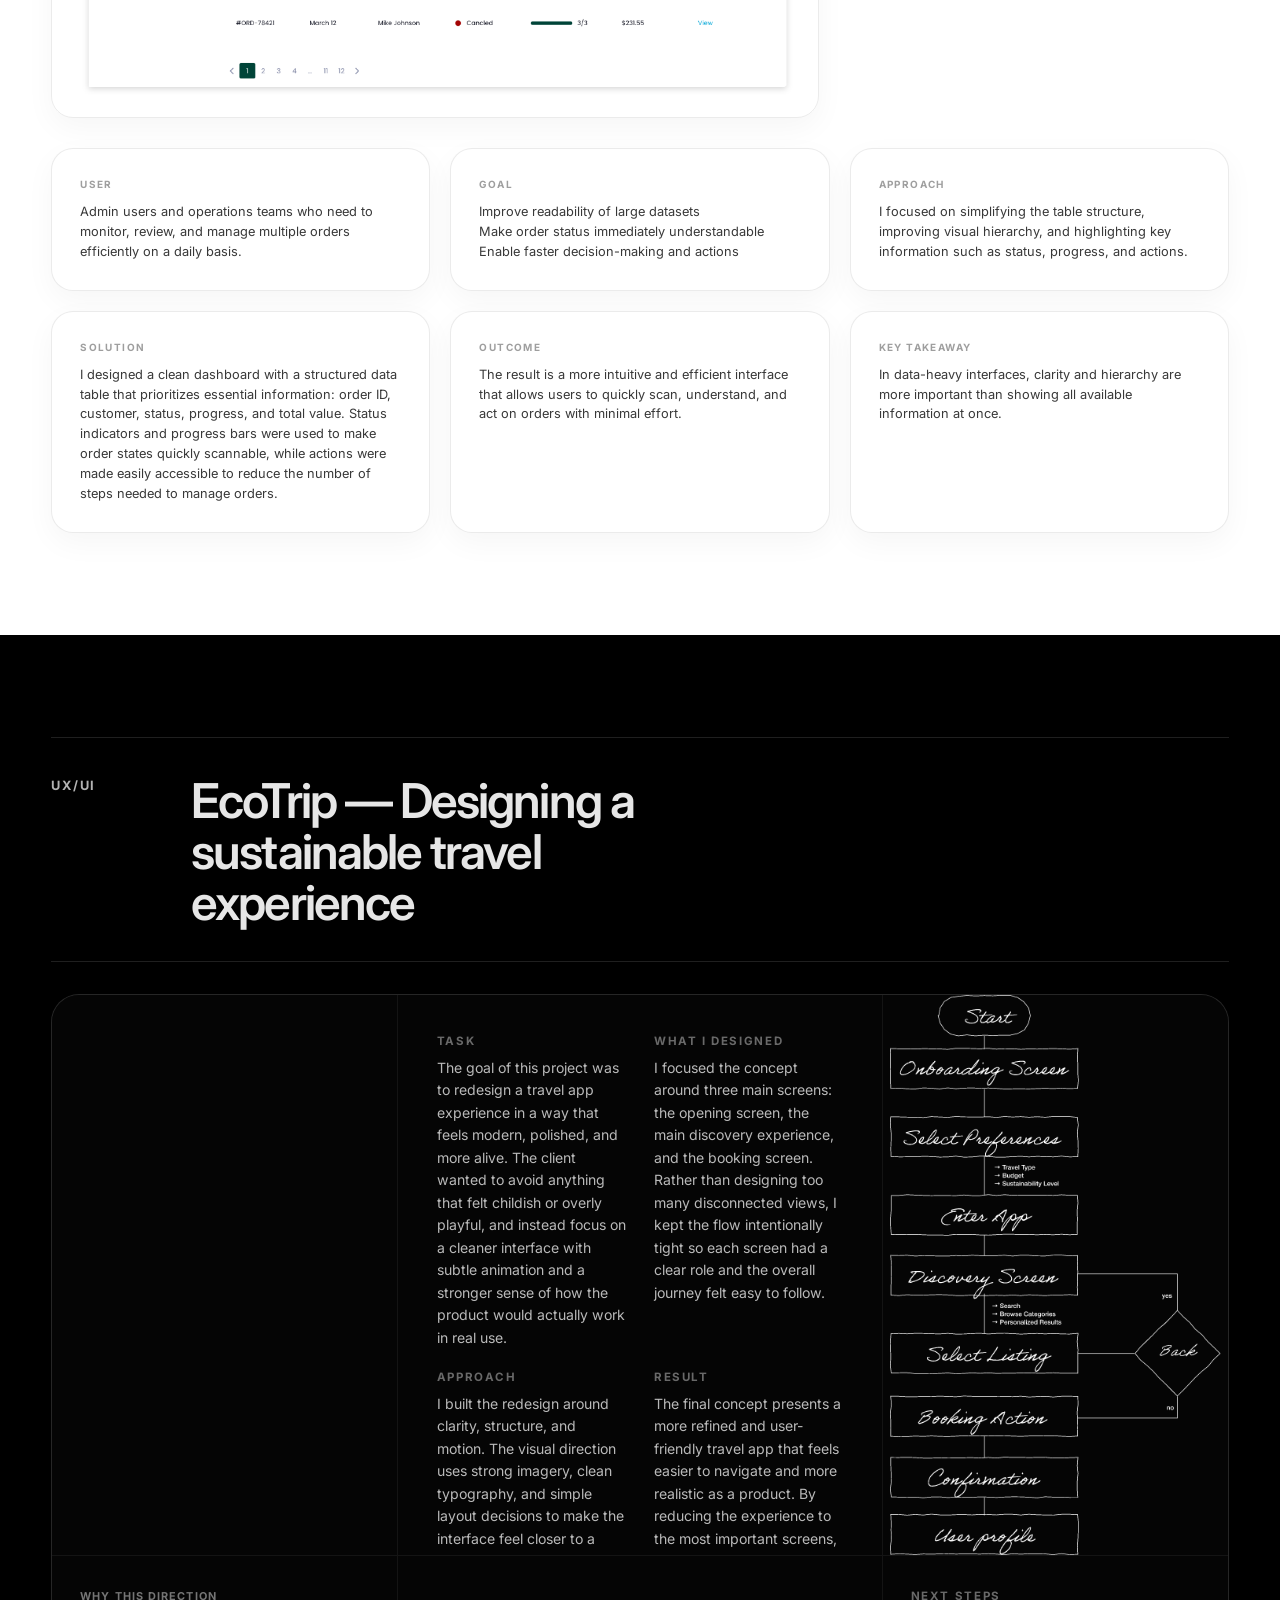
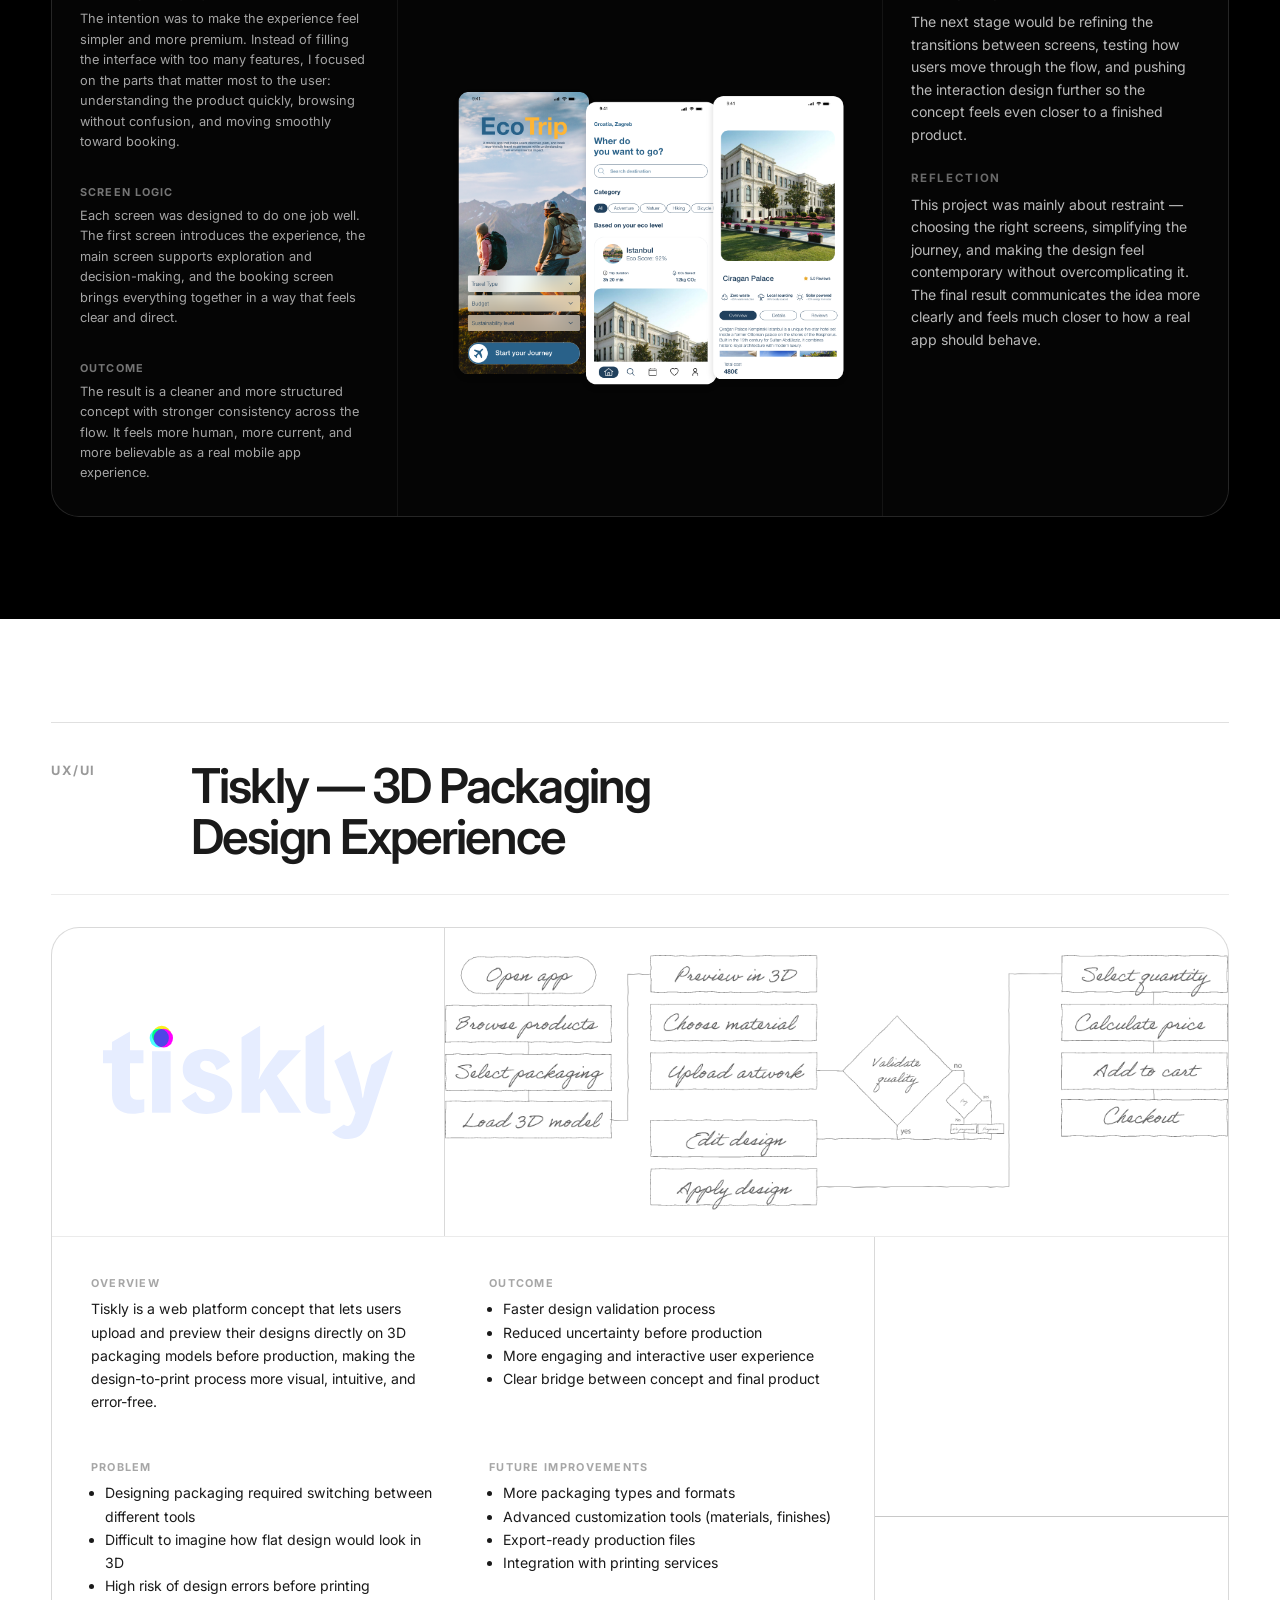
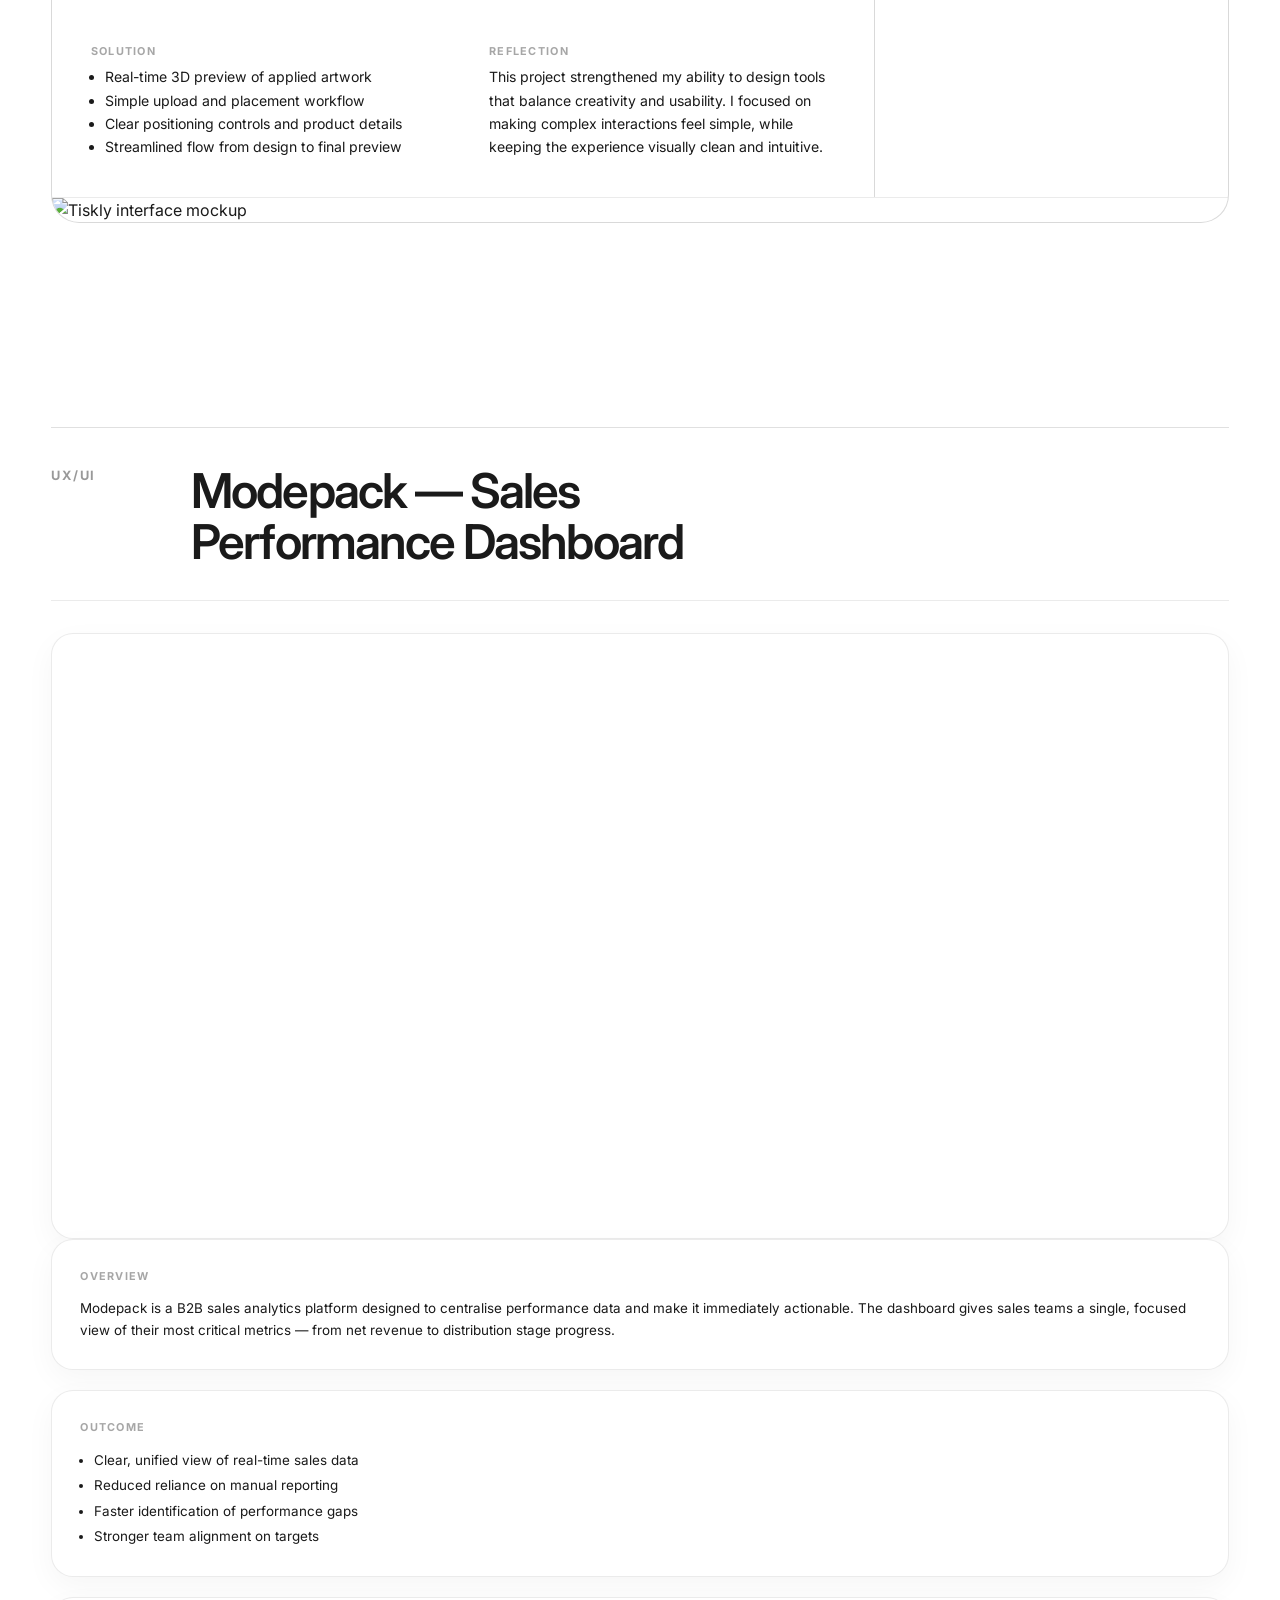
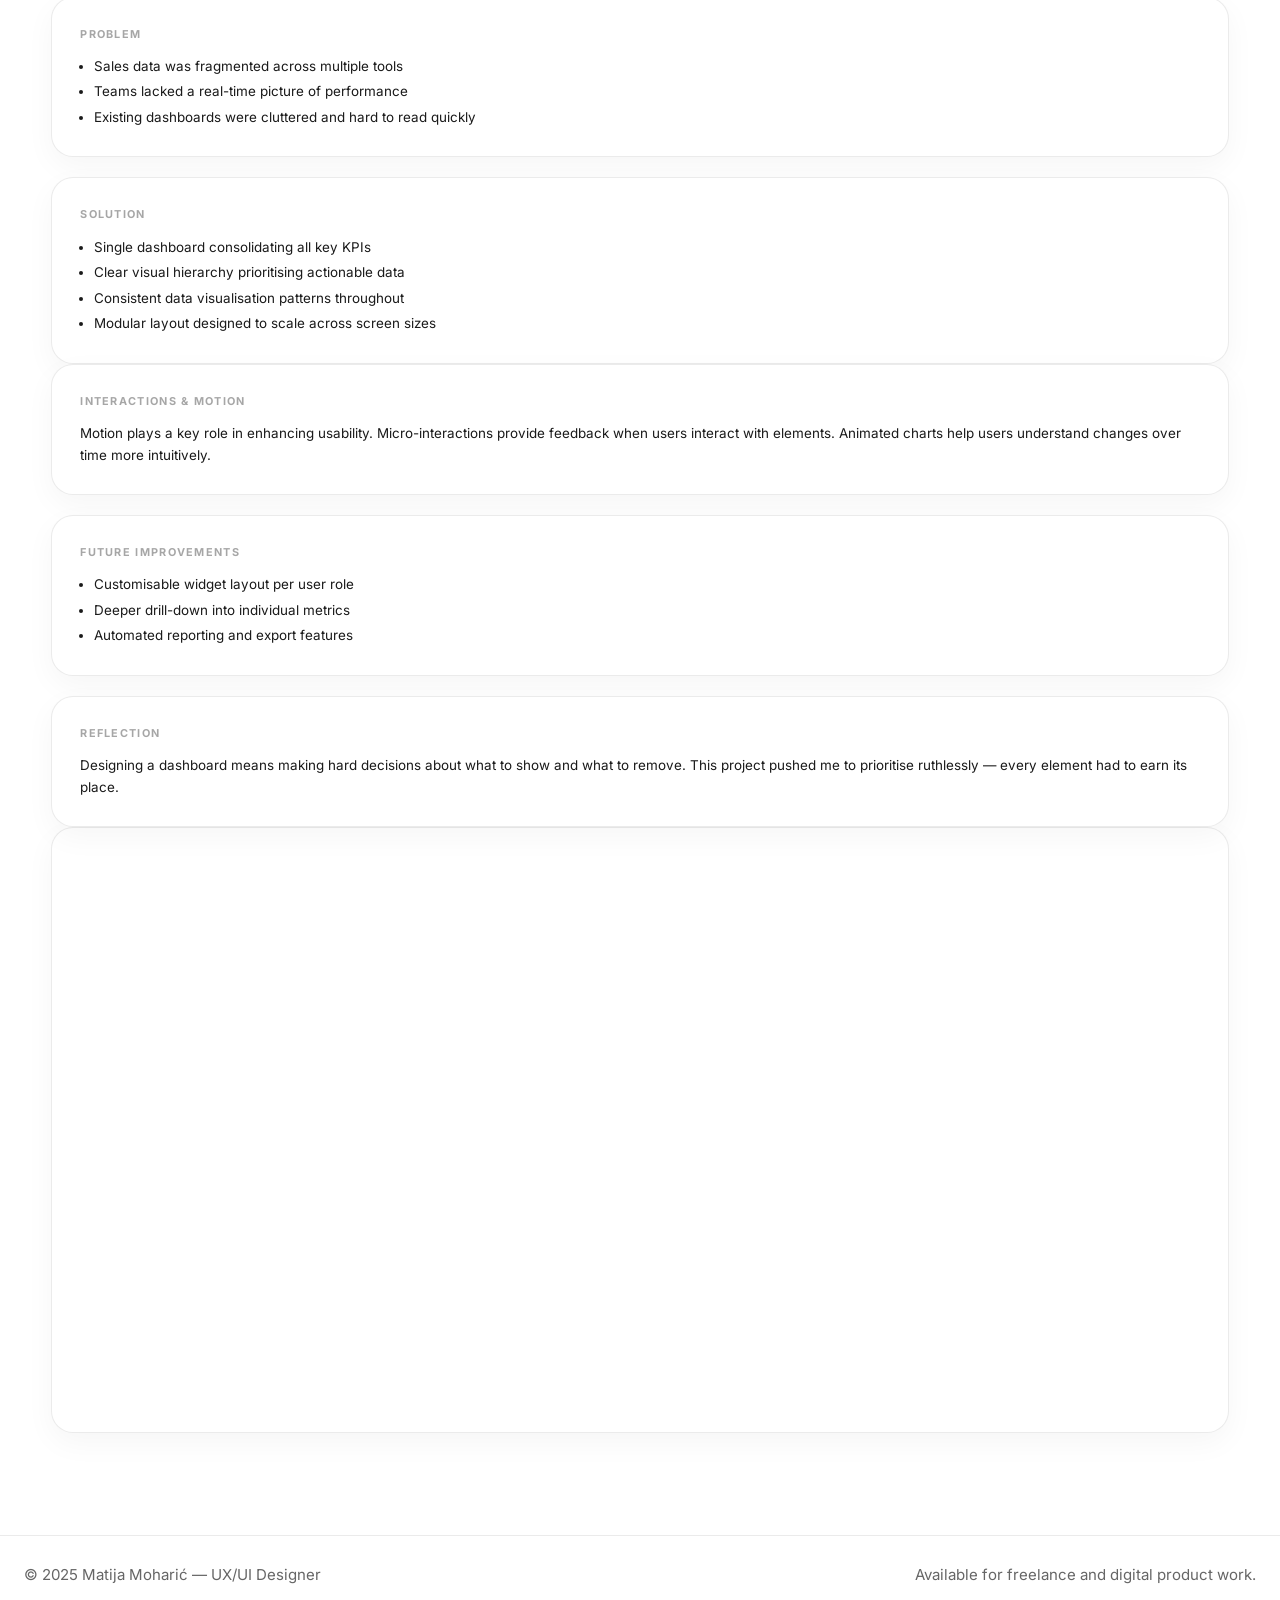
==== commit da125982: "Update index.html" ====
--- a/index.html
+++ b/index.html
@@ -42,168 +42,166 @@
   <!-- ── MODEPACK UX CASE ── -->
   <section class="mp-ux-section" id="ux-case">
 
-  <div class="mp-ux-shell">
-    <div class="mp-ux-head fade-up">
-      <span class="case-top-label">UX</span>
-      <h2 class="mp-ux-title">Improving Mobile Purchase Flow Through UX Simplification</h2>
-    </div>
-
-    <div class="mp-ux-layout fade-up">
-
-      <div class="mp-ux-main-grid">
-
-        <!-- LEFT COLUMN -->
-        <div class="mp-ux-column">
-
-          <div class="mp-ux-block mp-ux-block-large">
-            <h4>Overview</h4>
-            <p>The goal of this project was to improve the user experience of an existing mobile interface by reducing friction in a key user flow.</p>
-          </div>
-
-          <div class="mp-ux-block mp-ux-block-large">
-            <h4>Problem</h4>
-            <p>During analysis, I identified several usability issues:</p>
-            <p>Funnel analysis revealed a significant drop-off during the purchase journey, with users not progressing beyond the product page.</p>
-            <p>Further analysis showed that a sticky element was blocking key content and interfering with the user’s ability to take action.</p>
-            <p>This change improved the flow and allowed more users to proceed through the purchase journey.</p>
-          </div>
-
-          <div class="mp-ux-media-card">
-            <div class="mp-ux-media-label">Funnel Analysis</div>
-            <div class="mp-ux-funnel">
-              <img src="images/odpadanje korisnika.png" alt="Funnel analysis showing purchase drop-off">
-            </div>
-          </div>
-
-          <div class="mp-ux-phones">
-            <figure class="mp-ux-phone">
-              <video autoplay muted loop playsinline preload="auto">
-                <source src="images/Sticky.mp4" type="video/mp4">
-              </video>
-              <figcaption>Before — Sticky layout blocking interaction</figcaption>
-            </figure>
-
-            <figure class="mp-ux-phone">
-              <video autoplay muted loop playsinline preload="auto">
-                <source src="images/No_Sticky.mp4" type="video/mp4">
-              </video>
-              <figcaption>After — Full scroll experience</figcaption>
-            </figure>
-          </div>
-
-        </div>
-
-        <!-- RIGHT COLUMN -->
-        <div class="mp-ux-column">
-
-          <div class="mp-ux-block mp-ux-block-large">
-            <h4>User</h4>
-            <p>The primary user is a mobile user who wants to complete a task quickly, with minimal effort and without overthinking.</p>
-          </div>
-
-          <div class="mp-ux-block mp-ux-block-large">
-            <h4>Goal</h4>
-            <p>Reduce friction in the user flow<br>Improve clarity of the interface<br>Make primary actions immediately visible</p>
-          </div>
-
-          <div class="mp-ux-block mp-ux-block-large">
-            <h4>Approach</h4>
-            <p>I focused on simplifying the layout, improving visual hierarchy, and removing obstructive elements.</p>
-          </div>
-
-          <div class="mp-ux-block mp-ux-block-large">
-            <h4>Solution</h4>
-            <p>The goal was to remove visual obstruction and create a clear, uninterrupted path to the primary action.</p>
-          </div>
-
-          <div class="mp-ux-media-card">
-            <div class="mp-ux-media-label">Analytics Comparison</div>
-            <div class="mp-ux-right-bottom">
-              <img src="images/Google ads.png" alt="Analytics comparison">
-            </div>
-          </div>
-
-          <div class="mp-ux-block mp-ux-block-large">
-            <h4>Data Insight</h4>
-            <p>Analytics data showed a clear drop-off in the purchase journey before the redesign, with users not progressing beyond the product page.</p>
-            <p>After removing the sticky element and simplifying the layout, the data indicates a noticeable increase in user engagement and progression through the flow.</p>
-            <p>While multiple factors can influence performance, the improvement aligns with the UX changes made, suggesting that reducing visual obstruction and cognitive load had a direct positive impact on user behavior.</p>
-          </div>
-
-        </div>
-
-      </div>
-
-    </div>
-  </div>
-
-</section>
+    <div class="mp-ux-shell">
+      <div class="mp-ux-head fade-up">
+        <span class="case-top-label">UX</span>
+        <h2 class="mp-ux-title">Improving Mobile Purchase Flow Through UX Simplification</h2>
+      </div>
+
+      <div class="mp-ux-layout fade-up">
+        <div class="mp-ux-main-grid">
+
+          <!-- LEFT COLUMN -->
+          <div class="mp-ux-column">
+
+            <div class="mp-ux-block mp-ux-block-large">
+              <h4>Overview</h4>
+              <p>The goal of this project was to improve the user experience of an existing mobile interface by reducing friction in a key user flow.</p>
+            </div>
+
+            <div class="mp-ux-block mp-ux-block-large">
+              <h4>Problem</h4>
+              <p>During analysis, I identified several usability issues:</p>
+              <p>Funnel analysis revealed a significant drop-off during the purchase journey, with users not progressing beyond the product page.</p>
+              <p>Further analysis showed that a sticky element was blocking key content and interfering with the user’s ability to take action.</p>
+              <p>This change improved the flow and allowed more users to proceed through the purchase journey.</p>
+            </div>
+
+            <div class="mp-ux-media-card">
+              <div class="mp-ux-media-label">Funnel Analysis</div>
+              <div class="mp-ux-funnel">
+                <img src="images/odpadanje korisnika.png" alt="Funnel analysis showing purchase drop-off">
+              </div>
+            </div>
+
+            <div class="mp-ux-phones">
+              <figure class="mp-ux-phone">
+                <video autoplay muted loop playsinline preload="auto">
+                  <source src="images/Sticky.mp4" type="video/mp4">
+                </video>
+                <figcaption>Before — Sticky layout blocking interaction</figcaption>
+              </figure>
+
+              <figure class="mp-ux-phone">
+                <video autoplay muted loop playsinline preload="auto">
+                  <source src="images/No_Sticky.mp4" type="video/mp4">
+                </video>
+                <figcaption>After — Full scroll experience</figcaption>
+              </figure>
+            </div>
+
+          </div>
+
+          <!-- RIGHT COLUMN -->
+          <div class="mp-ux-column">
+
+            <div class="mp-ux-block mp-ux-block-large">
+              <h4>User</h4>
+              <p>The primary user is a mobile user who wants to complete a task quickly, with minimal effort and without overthinking.</p>
+            </div>
+
+            <div class="mp-ux-block mp-ux-block-large">
+              <h4>Goal</h4>
+              <p>Reduce friction in the user flow<br>Improve clarity of the interface<br>Make primary actions immediately visible</p>
+            </div>
+
+            <div class="mp-ux-block mp-ux-block-large">
+              <h4>Approach</h4>
+              <p>I focused on simplifying the layout, improving visual hierarchy, and removing obstructive elements.</p>
+            </div>
+
+            <div class="mp-ux-block mp-ux-block-large">
+              <h4>Solution</h4>
+              <p>The goal was to remove visual obstruction and create a clear, uninterrupted path to the primary action.</p>
+            </div>
+
+            <div class="mp-ux-media-card">
+              <div class="mp-ux-media-label">Analytics Comparison</div>
+              <div class="mp-ux-right-bottom">
+                <img src="images/Google ads.png" alt="Analytics comparison">
+              </div>
+            </div>
+
+            <div class="mp-ux-block mp-ux-block-large">
+              <h4>Data Insight</h4>
+              <p>Analytics data showed a clear drop-off in the purchase journey before the redesign, with users not progressing beyond the product page.</p>
+              <p>After removing the sticky element and simplifying the layout, the data indicates a noticeable increase in user engagement and progression through the flow.</p>
+              <p>While multiple factors can influence performance, the improvement aligns with the UX changes made, suggesting that reducing visual obstruction and cognitive load had a direct positive impact on user behavior.</p>
+            </div>
+
+          </div>
+
+        </div>
+      </div>
+    </div>
+
+  </section>
 
   <!-- ── ORDER MANAGEMENT DASHBOARD ── -->
   <section class="order-dashboard-section" id="order-dashboard">
 
-  <div class="case-shell">
-    <div class="order-dashboard-head fade-up">
-      <span class="case-top-label">UX</span>
-      <h2 class="order-dashboard-title">Order Management Dashboard</h2>
-    </div>
-
-    <div class="order-dashboard-content fade-up">
-
-      <div class="order-dashboard-top">
-        <div class="order-dashboard-image-wrap">
-          <img src="images/Dashbord1.png" alt="Order Management Dashboard interface">
-        </div>
-
-        <div class="order-dashboard-top-text">
-          <div class="order-dashboard-block">
-            <h4>Overview</h4>
-            <p>The goal of this project was to design a clear and efficient dashboard for managing orders in a data-heavy environment.</p>
-          </div>
-
-          <div class="order-dashboard-block">
-            <h4>Problem</h4>
-            <p>Existing order management interfaces are often overloaded with information, making it difficult for users to quickly understand order status and take action. This leads to slower workflows and increased cognitive load.</p>
-          </div>
-        </div>
-      </div>
-
-      <div class="order-dashboard-bottom-grid">
-        <div class="order-dashboard-block">
-          <h4>User</h4>
-          <p>Admin users and operations teams who need to monitor, review, and manage multiple orders efficiently on a daily basis.</p>
-        </div>
-
-        <div class="order-dashboard-block">
-          <h4>Goal</h4>
-          <p>Improve readability of large datasets<br>Make order status immediately understandable<br>Enable faster decision-making and actions</p>
-        </div>
-
-        <div class="order-dashboard-block">
-          <h4>Approach</h4>
-          <p>I focused on simplifying the table structure, improving visual hierarchy, and highlighting key information such as status, progress, and actions.</p>
-        </div>
-
-        <div class="order-dashboard-block">
-          <h4>Solution</h4>
-          <p>I designed a clean dashboard with a structured data table that prioritizes essential information: order ID, customer, status, progress, and total value. Status indicators and progress bars were used to make order states quickly scannable, while actions were made easily accessible to reduce the number of steps needed to manage orders.</p>
-        </div>
-
-        <div class="order-dashboard-block">
-          <h4>Outcome</h4>
-          <p>The result is a more intuitive and efficient interface that allows users to quickly scan, understand, and act on orders with minimal effort.</p>
-        </div>
-
-        <div class="order-dashboard-block">
-          <h4>Key Takeaway</h4>
-          <p>In data-heavy interfaces, clarity and hierarchy are more important than showing all available information at once.</p>
-        </div>
-      </div>
-
-    </div>
-  </div>
-
-</section>
+    <div class="case-shell">
+      <div class="order-dashboard-head fade-up">
+        <span class="case-top-label">UX</span>
+        <h2 class="order-dashboard-title">Order Management Dashboard</h2>
+      </div>
+
+      <div class="order-dashboard-content fade-up">
+
+        <div class="order-dashboard-top">
+          <div class="order-dashboard-image-wrap">
+            <img src="images/Dashbord1.png" alt="Order Management Dashboard interface">
+          </div>
+
+          <div class="order-dashboard-top-text">
+            <div class="order-dashboard-block">
+              <h4>Overview</h4>
+              <p>The goal of this project was to design a clear and efficient dashboard for managing orders in a data-heavy environment.</p>
+            </div>
+
+            <div class="order-dashboard-block">
+              <h4>Problem</h4>
+              <p>Existing order management interfaces are often overloaded with information, making it difficult for users to quickly understand order status and take action. This leads to slower workflows and increased cognitive load.</p>
+            </div>
+          </div>
+        </div>
+
+        <div class="order-dashboard-bottom-grid">
+          <div class="order-dashboard-block">
+            <h4>User</h4>
+            <p>Admin users and operations teams who need to monitor, review, and manage multiple orders efficiently on a daily basis.</p>
+          </div>
+
+          <div class="order-dashboard-block">
+            <h4>Goal</h4>
+            <p>Improve readability of large datasets<br>Make order status immediately understandable<br>Enable faster decision-making and actions</p>
+          </div>
+
+          <div class="order-dashboard-block">
+            <h4>Approach</h4>
+            <p>I focused on simplifying the table structure, improving visual hierarchy, and highlighting key information such as status, progress, and actions.</p>
+          </div>
+
+          <div class="order-dashboard-block">
+            <h4>Solution</h4>
+            <p>I designed a clean dashboard with a structured data table that prioritizes essential information: order ID, customer, status, progress, and total value. Status indicators and progress bars were used to make order states quickly scannable, while actions were made easily accessible to reduce the number of steps needed to manage orders.</p>
+          </div>
+
+          <div class="order-dashboard-block">
+            <h4>Outcome</h4>
+            <p>The result is a more intuitive and efficient interface that allows users to quickly scan, understand, and act on orders with minimal effort.</p>
+          </div>
+
+          <div class="order-dashboard-block">
+            <h4>Key Takeaway</h4>
+            <p>In data-heavy interfaces, clarity and hierarchy are more important than showing all available information at once.</p>
+          </div>
+        </div>
+
+      </div>
+    </div>
+
+  </section>
 
   <!-- ── ECOTRIP ── -->
   <section class="intro-work" id="work">
@@ -495,446 +493,6 @@
   </footer>
 
   <script src="script/main.js"></script>
-  
-  <!-- ── MODEPACK UX CASE ── -->
-  <section class="mp-ux-section" id="ux-case">
-    <div class="mp-ux-shell">
-      <div class="mp-ux-head fade-up">
-        <span class="case-top-label">UX</span>
-        <h2 class="mp-ux-title">Improving Mobile Purchase Flow Through UX Simplification</h2>
-      </div>
-
-      <div class="mp-ux-layout fade-up">
-
-        <div class="mp-ux-first-row">
-        <div class="mp-ux-left-stack">
-          <div class="mp-ux-block mp-ux-block-large">
-            <h4>Overview</h4>
-            <p>The goal of this project was to improve the user experience of an existing mobile interface by reducing friction in a key user flow.</p>
-          </div>
-      
-          <div class="mp-ux-block mp-ux-block-large">
-            <h4>Problem</h4>
-            <p>During analysis, I identified several usability issues:</p>
-            <p>Funnel analysis revealed a significant drop-off during the purchase journey, with users not progressing beyond the product page.</p>
-            <p>Further analysis showed that a sticky element was blocking key content and interfering with the user’s ability to take action.</p>
-            <p>This change improved the flow and allowed more users to proceed through the purchase journey.</p>
-          </div>
-        </div>
-
-          <div class="mp-ux-side-stack">
-            <div class="mp-ux-block mp-ux-block-large">
-              <h4>User Goal</h4>
-              <p>The primary user is a mobile user who wants to complete a task quickly, with minimal effort and without overthinking.</p>
-              <p>Reduce friction in the user flow<br>Improve clarity of the interface<br>Make primary actions immediately visible</p>
-            </div>
-
-            <div class="mp-ux-block mp-ux-block-large">
-              <h4>Approach</h4>
-              <p>I focused on simplifying the layout, improving visual hierarchy, and removing obstructive elements.</p>
-            </div>
-
-            <div class="mp-ux-block mp-ux-block-large">
-              <h4>Solution</h4>
-              <p>The goal was to remove visual obstruction and create a clear, uninterrupted path to the primary action.</p>
-            </div>
-          </div>
-        </div>
-
-        <div class="mp-ux-second-row">
-          <div class="mp-ux-media-card">
-            <div class="mp-ux-media-label">Funnel Analysis</div>
-            <div class="mp-ux-funnel">
-              <img src="images/odpadanje korisnika.png" alt="Funnel analysis showing purchase drop-off">
-            </div>
-          </div>
-
-          <div class="mp-ux-media-card">
-            <div class="mp-ux-media-label">Analytics Comparison</div>
-            <div class="mp-ux-right-bottom">
-              <img src="images/Google ads.png" alt="Analytics comparison">
-            </div>
-          </div>
-        </div>
-
-        <div class="mp-ux-phones">
-          <figure class="mp-ux-phone">
-            <video autoplay muted loop playsinline preload="auto">
-              <source src="images/Sticky.mp4" type="video/mp4">
-            </video>
-            <figcaption>Before — Sticky layout blocking interaction</figcaption>
-          </figure>
-
-          <figure class="mp-ux-phone">
-            <video autoplay muted loop playsinline preload="auto">
-              <source src="images/No_Sticky.mp4" type="video/mp4">
-            </video>
-            <figcaption>After — Full scroll experience</figcaption>
-          </figure>
-        </div>
-
-        <div class="mp-ux-data-row">
-          <div class="mp-ux-block mp-ux-block-large">
-            <h4>Data Insight</h4>
-            <p>Analytics data showed a clear drop-off in the purchase journey before the redesign, with users not progressing beyond the product page.</p>
-            <p>After removing the sticky element and simplifying the layout, the data indicates a noticeable increase in user engagement and progression through the flow.</p>
-            <p>While multiple factors can influence performance, the improvement aligns with the UX changes made, suggesting that reducing visual obstruction and cognitive load had a direct positive impact on user behavior.</p>
-          </div>
-        </div>
-
-      </div>
-    </div>
-  </section>
-
-  <!-- ── ORDER MANAGEMENT DASHBOARD ── -->
-  <section class="order-dashboard-section" id="order-dashboard">
-    <div class="case-shell">
-      <div class="order-dashboard-head fade-up">
-        <span class="case-top-label">UX</span>
-        <h2 class="order-dashboard-title">Order Management Dashboard</h2>
-      </div>
-
-      <div class="order-dashboard-layout fade-up">
-
-        <div class="order-dashboard-top">
-          <div class="order-dashboard-image-wrap">
-            <img src="images/Dashbord1.png" alt="Order Management Dashboard interface">
-          </div>
-
-          <div class="order-dashboard-side">
-            <div class="order-dashboard-block">
-              <h4>Overview</h4>
-              <p>The goal of this project was to design a clear and efficient dashboard for managing orders in a data-heavy environment.</p>
-            </div>
-
-            <div class="order-dashboard-block">
-              <h4>Problem</h4>
-              <p>Existing order management interfaces are often overloaded with information, making it difficult for users to quickly understand order status and take action. This leads to slower workflows and increased cognitive load.</p>
-            </div>
-          </div>
-        </div>
-
-        <div class="order-dashboard-six-grid">
-          <div class="order-dashboard-block">
-            <h4>User</h4>
-            <p>Admin users and operations teams who need to monitor, review, and manage multiple orders efficiently on a daily basis.</p>
-          </div>
-
-          <div class="order-dashboard-block">
-            <h4>Goal</h4>
-            <p>Improve readability of large datasets<br>Make order status immediately understandable<br>Enable faster decision-making and actions</p>
-          </div>
-
-          <div class="order-dashboard-block">
-            <h4>Approach</h4>
-            <p>I focused on simplifying the table structure, improving visual hierarchy, and highlighting key information such as status, progress, and actions.</p>
-          </div>
-
-          <div class="order-dashboard-block">
-            <h4>Solution</h4>
-            <p>I designed a clean dashboard with a structured data table that prioritizes essential information: order ID, customer, status, progress, and total value. Status indicators and progress bars were used to make order states quickly scannable, while actions were made easily accessible to reduce the number of steps needed to manage orders.</p>
-          </div>
-
-          <div class="order-dashboard-block">
-            <h4>Outcome</h4>
-            <p>The result is a more intuitive and efficient interface that allows users to quickly scan, understand, and act on orders with minimal effort.</p>
-          </div>
-
-          <div class="order-dashboard-block">
-            <h4>Key Takeaway</h4>
-            <p>In data-heavy interfaces, clarity and hierarchy are more important than showing all available information at once.</p>
-          </div>
-        </div>
-
-      </div>
-    </div>
-  </section>
-
-  <!-- ── ECOTRIP ── -->
-  <section class="intro-work" id="work">
-    <div class="case-shell case-shell-dark">
-      <div class="bento-header fade-up">
-        <span class="section-label">UX/UI</span>
-        <h2 class="eco-title">EcoTrip — Designing a sustainable travel experience</h2>
-      </div>
-
-      <div class="bento-grid fade-up">
-
-        <div class="bento-cell bento-video">
-          <video autoplay muted loop playsinline preload="auto">
-            <source src="images/Video1.mp4" type="video/mp4" />
-          </video>
-        </div>
-
-        <div class="bento-cell bento-info">
-          <div class="bento-info-sections">
-            <div class="bento-section">
-              <h4>Task</h4>
-              <p>The goal of this project was to redesign a travel app experience in a way that feels modern, polished, and more alive. The client wanted to avoid anything that felt childish or overly playful, and instead focus on a cleaner interface with subtle animation and a stronger sense of how the product would actually work in real use.</p>
-            </div>
-            <div class="bento-section">
-              <h4>What I Designed</h4>
-              <p>I focused the concept around three main screens: the opening screen, the main discovery experience, and the booking screen. Rather than designing too many disconnected views, I kept the flow intentionally tight so each screen had a clear role and the overall journey felt easy to follow.</p>
-            </div>
-            <div class="bento-section">
-              <h4>Approach</h4>
-              <p>I built the redesign around clarity, structure, and motion. The visual direction uses strong imagery, clean typography, and simple layout decisions to make the interface feel closer to a contemporary mobile product. Animation was considered as part of the experience so the screens would not only look better, but also feel more natural and interactive.</p>
-            </div>
-            <div class="bento-section">
-              <h4>Result</h4>
-              <p>The final concept presents a more refined and user-friendly travel app that feels easier to navigate and more realistic as a product. By reducing the experience to the most important screens, I was able to create a clearer flow, stronger consistency, and a design that better reflects the style of modern apps.</p>
-            </div>
-          </div>
-        </div>
-
-        <div class="bento-cell bento-flow">
-          <img src="images/Flowchart ecotrip.png" alt="EcoTrip user flow chart">
-        </div>
-
-        <div class="bento-cell bento-approach">
-          <div class="bento-approach-block">
-            <h4>Why This Direction</h4>
-            <p>The intention was to make the experience feel simpler and more premium. Instead of filling the interface with too many features, I focused on the parts that matter most to the user: understanding the product quickly, browsing without confusion, and moving smoothly toward booking.</p>
-          </div>
-          <div class="bento-approach-block">
-            <h4>Screen Logic</h4>
-            <p>Each screen was designed to do one job well. The first screen introduces the experience, the main screen supports exploration and decision-making, and the booking screen brings everything together in a way that feels clear and direct.</p>
-          </div>
-          <div class="bento-approach-block">
-            <h4>Outcome</h4>
-            <p>The result is a cleaner and more structured concept with stronger consistency across the flow. It feels more human, more current, and more believable as a real mobile app experience.</p>
-          </div>
-        </div>
-
-        <div class="bento-cell bento-screens">
-          <img src="images/Image2.png" alt="EcoTrip app screens">
-        </div>
-
-        <div class="bento-cell bento-stats">
-          <div>
-            <div class="bento-section" style="margin-bottom:24px">
-              <h4>Next Steps</h4>
-              <p>The next stage would be refining the transitions between screens, testing how users move through the flow, and pushing the interaction design further so the concept feels even closer to a finished product.</p>
-            </div>
-            <div class="bento-section">
-              <h4>Reflection</h4>
-              <p>This project was mainly about restraint — choosing the right screens, simplifying the journey, and making the design feel contemporary without overcomplicating it. The final result communicates the idea more clearly and feels much closer to how a real app should behave.</p>
-            </div>
-          </div>
-        </div>
-
-      </div>
-    </div>
-  </section>
-
-  <!-- ── TISKLY ── -->
-  <section class="case-light" id="branding">
-    <div class="case-shell">
-      <div class="tk-head fade-up">
-        <span class="case-top-label">UX/UI</span>
-        <h2 class="tk-title">Tiskly — 3D Packaging Design Experience</h2>
-      </div>
-
-      <div class="tk-grid fade-up">
-
-        <div class="tk-row tk-row1">
-          <div class="tk-cell tk-logo">
-            <img src="images/Image4.svg" alt="Tiskly logo">
-          </div>
-          <div class="tk-cell tk-flow">
-            <img src="images/Flowchart tiskly.png" alt="Tiskly user flow">
-          </div>
-        </div>
-
-        <div class="tk-row tk-row2">
-
-          <div class="tk-cell tk-text">
-            <div class="tk-text-grid">
-
-              <div class="tk-block">
-                <h4>Overview</h4>
-                <p>Tiskly is a web platform concept that lets users upload and preview their designs directly on 3D packaging models before production, making the design-to-print process more visual, intuitive, and error-free.</p>
-              </div>
-
-              <div class="tk-block">
-                <h4>Outcome</h4>
-                <ul>
-                  <li>Faster design validation process</li>
-                  <li>Reduced uncertainty before production</li>
-                  <li>More engaging and interactive user experience</li>
-                  <li>Clear bridge between concept and final product</li>
-                </ul>
-              </div>
-
-              <div class="tk-block">
-                <h4>Problem</h4>
-                <ul>
-                  <li>Designing packaging required switching between different tools</li>
-                  <li>Difficult to imagine how flat design would look in 3D</li>
-                  <li>High risk of design errors before printing</li>
-                </ul>
-              </div>
-
-              <div class="tk-block">
-                <h4>Future Improvements</h4>
-                <ul>
-                  <li>More packaging types and formats</li>
-                  <li>Advanced customization tools (materials, finishes)</li>
-                  <li>Export-ready production files</li>
-                  <li>Integration with printing services</li>
-                </ul>
-              </div>
-
-              <div class="tk-block">
-                <h4>Solution</h4>
-                <ul>
-                  <li>Real-time 3D preview of applied artwork</li>
-                  <li>Simple upload and placement workflow</li>
-                  <li>Clear positioning controls and product details</li>
-                  <li>Streamlined flow from design to final preview</li>
-                </ul>
-              </div>
-
-              <div class="tk-block">
-                <h4>Reflection</h4>
-                <p>This project strengthened my ability to design tools that balance creativity and usability. I focused on making complex interactions feel simple, while keeping the experience visually clean and intuitive.</p>
-              </div>
-
-            </div>
-          </div>
-
-          <div class="tk-media tk-media-cards">
-            <figure class="tk-phone-card">
-              <video autoplay muted loop playsinline preload="auto">
-                <source src="images/3D_box.mp4" type="video/mp4">
-              </video>
-            </figure>
-
-            <figure class="tk-phone-card">
-              <video autoplay muted loop playsinline preload="auto">
-                <source src="images/Favicon_1.mp4" type="video/mp4">
-              </video>
-            </figure>
-          </div>
-
-        </div>
-
-        <div class="tk-row tk-row3">
-          <div class="tk-cell tk-mockup">
-            <img src="images/Image5.svg" alt="Tiskly interface mockup">
-          </div>
-        </div>
-
-      </div>
-    </div>
-  </section>
-
-  <!-- ── MODEPACK ── -->
-<section class="mp-section" id="modepack">
-
-  <div class="case-shell">
-    <div class="mp-head fade-up">
-      <span class="case-top-label">UX/UI</span>
-      <h2 class="mp-title">Modepack — Sales Performance Dashboard</h2>
-    </div>
-
-    <div class="mp-layout fade-up">
-
-      <!-- TOP -->
-      <div class="mp-top">
-
-        <!-- LEFT: 70% -->
-        <div class="mp-media-column">
-          <div class="mp-dashboard">
-            <video autoplay muted loop playsinline preload="auto">
-              <source src="images/Dashbord .mp4" type="video/mp4">
-            </video>
-          </div>
-
-          <div class="mp-monitor">
-            <video autoplay muted loop playsinline preload="auto">
-              <source src="images/performance-monitor.mp4" type="video/mp4">
-            </video>
-          </div>
-        </div>
-
-        <!-- RIGHT: 30% -->
-        <div class="mp-info-column">
-          <div class="mp-card-grid">
-            <div class="mp-block">
-              <h4>Overview</h4>
-              <p>Modepack is a B2B sales analytics platform designed to centralise performance data and make it immediately actionable. The dashboard gives sales teams a single, focused view of their most critical metrics — from net revenue to distribution stage progress.</p>
-            </div>
-
-            <div class="mp-block">
-              <h4>Outcome</h4>
-              <ul>
-                <li>Clear, unified view of real-time sales data</li>
-                <li>Reduced reliance on manual reporting</li>
-                <li>Faster identification of performance gaps</li>
-                <li>Stronger team alignment on targets</li>
-              </ul>
-            </div>
-
-            <div class="mp-block">
-              <h4>Problem</h4>
-              <ul>
-                <li>Sales data was fragmented across multiple tools</li>
-                <li>Teams lacked a real-time picture of performance</li>
-                <li>Existing dashboards were cluttered and hard to read quickly</li>
-              </ul>
-            </div>
-
-            <div class="mp-block">
-              <h4>Solution</h4>
-              <ul>
-                <li>Single dashboard consolidating all key KPIs</li>
-                <li>Clear visual hierarchy prioritising actionable data</li>
-                <li>Consistent data visualisation patterns throughout</li>
-                <li>Modular layout designed to scale across screen sizes</li>
-              </ul>
-            </div>
-          </div>
-        </div>
-
-      </div>
-
-      <!-- BOTTOM -->
-      <div class="mp-bottom-grid">
-        <div class="mp-block">
-          <h4>Interaction &amp; Motion</h4>
-          <p>Motion plays a key role in enhancing usability. Micro-interactions provide feedback when users interact with elements. Animated charts help users understand changes over time more intuitively.</p>
-        </div>
-
-        <div class="mp-block">
-          <h4>Future Improvements</h4>
-          <ul>
-            <li>Customisable widget layout per user role</li>
-            <li>Deeper drill-down into individual metrics</li>
-            <li>Automated reporting and export features</li>
-          </ul>
-        </div>
-
-        <div class="mp-block">
-          <h4>Reflection</h4>
-          <p>Designing a dashboard means making hard decisions about what to show and what to remove. This project pushed me to prioritise ruthlessly — every element had to earn its place.</p>
-        </div>
-      </div>
-
-    </div>
-  </div>
-
-</section>
-
-  <!-- ── Footer ── -->
-  <footer class="footer" id="contact">
-    <div class="footer-inner">
-      <div>© 2025 Matija Moharić — UX/UI Designer</div>
-      <div>Available for freelance and digital product work.</div>
-    </div>
-  </footer>
-
-  <script src="script/main.js"></script>
 
 </body>
 </html>
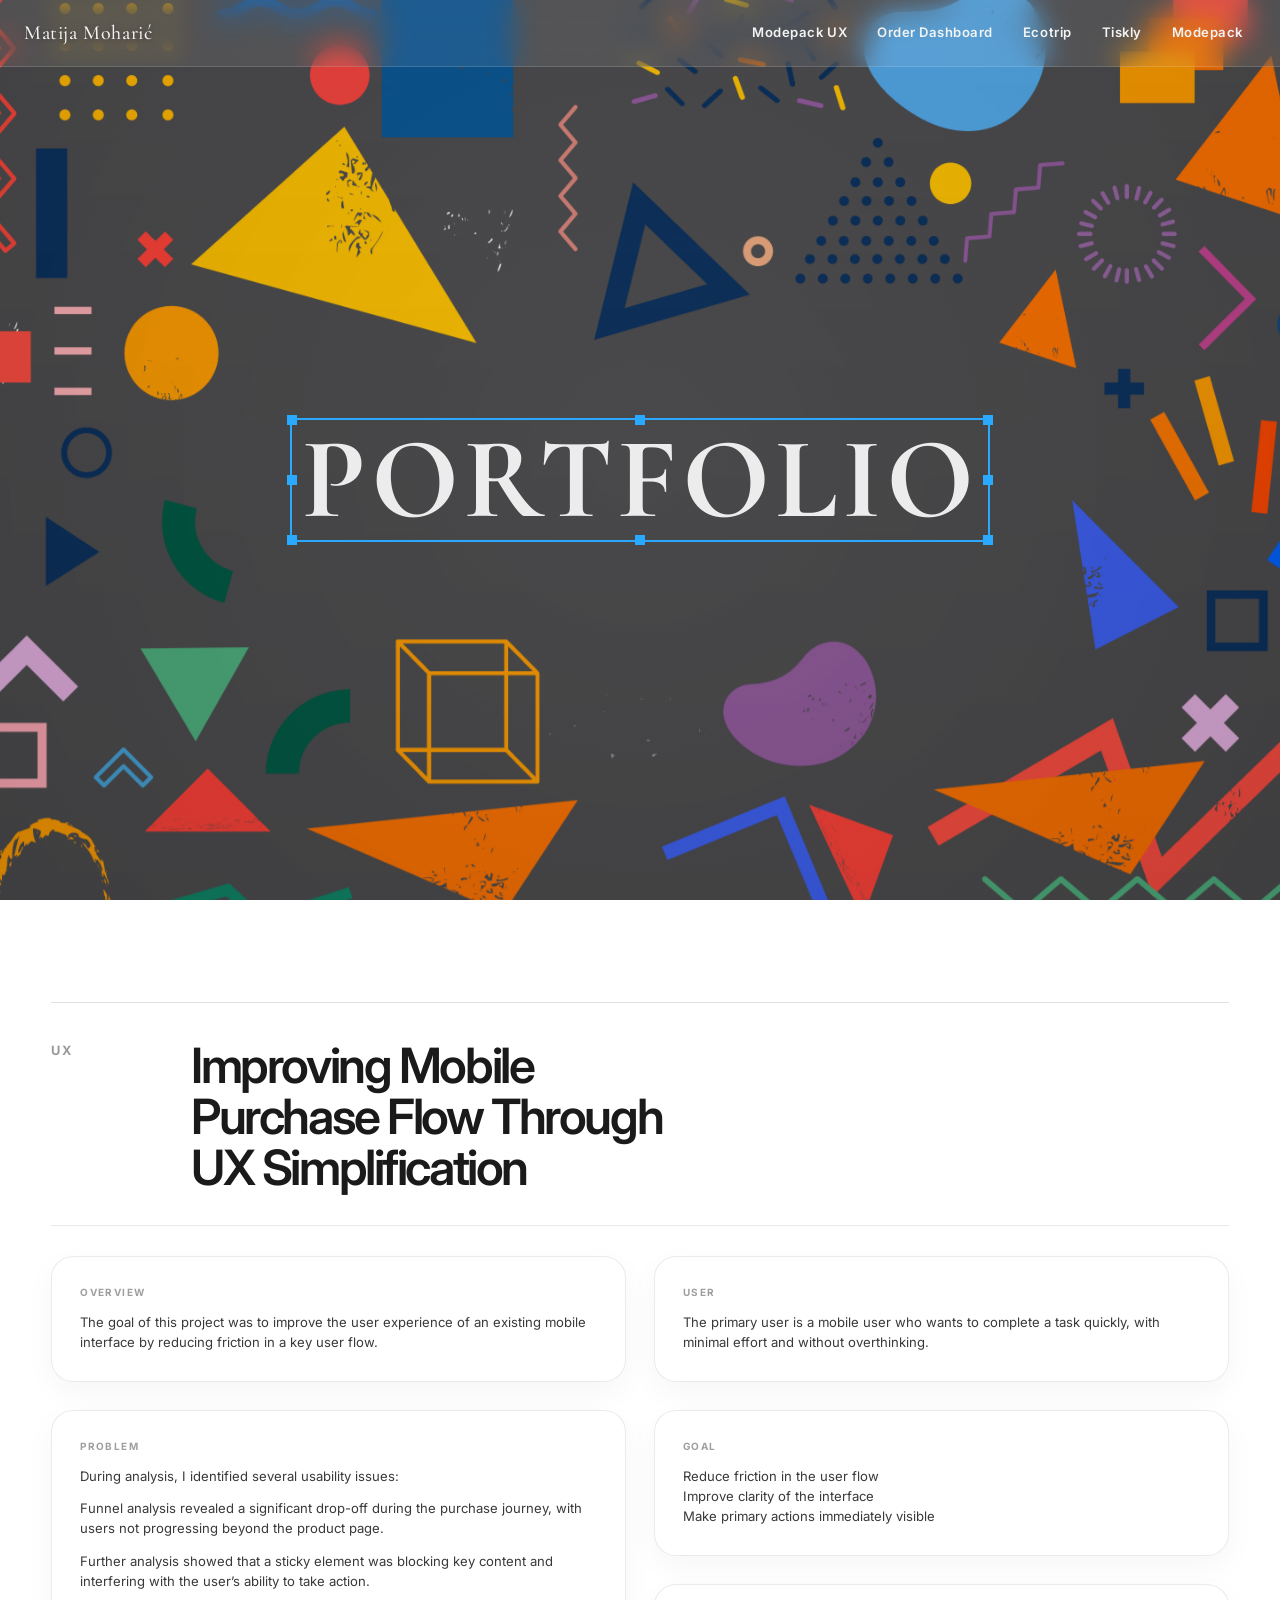
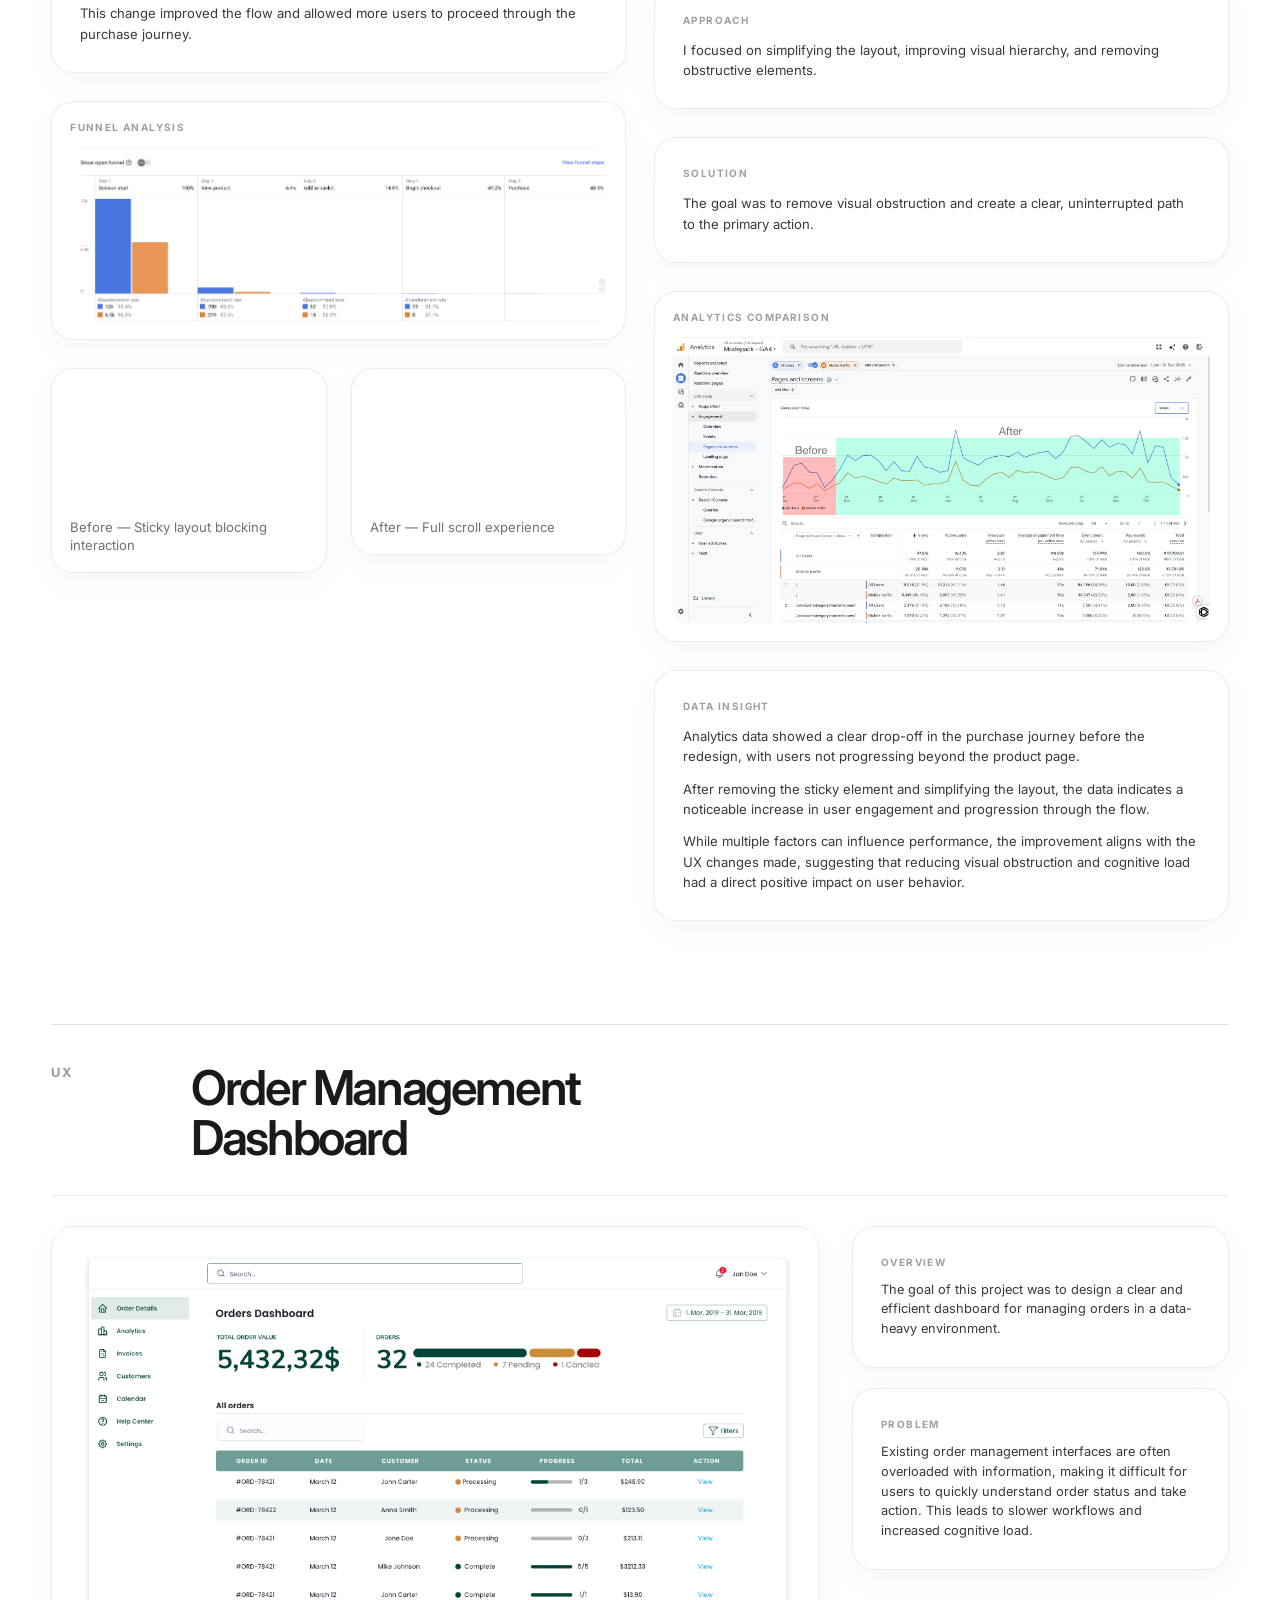
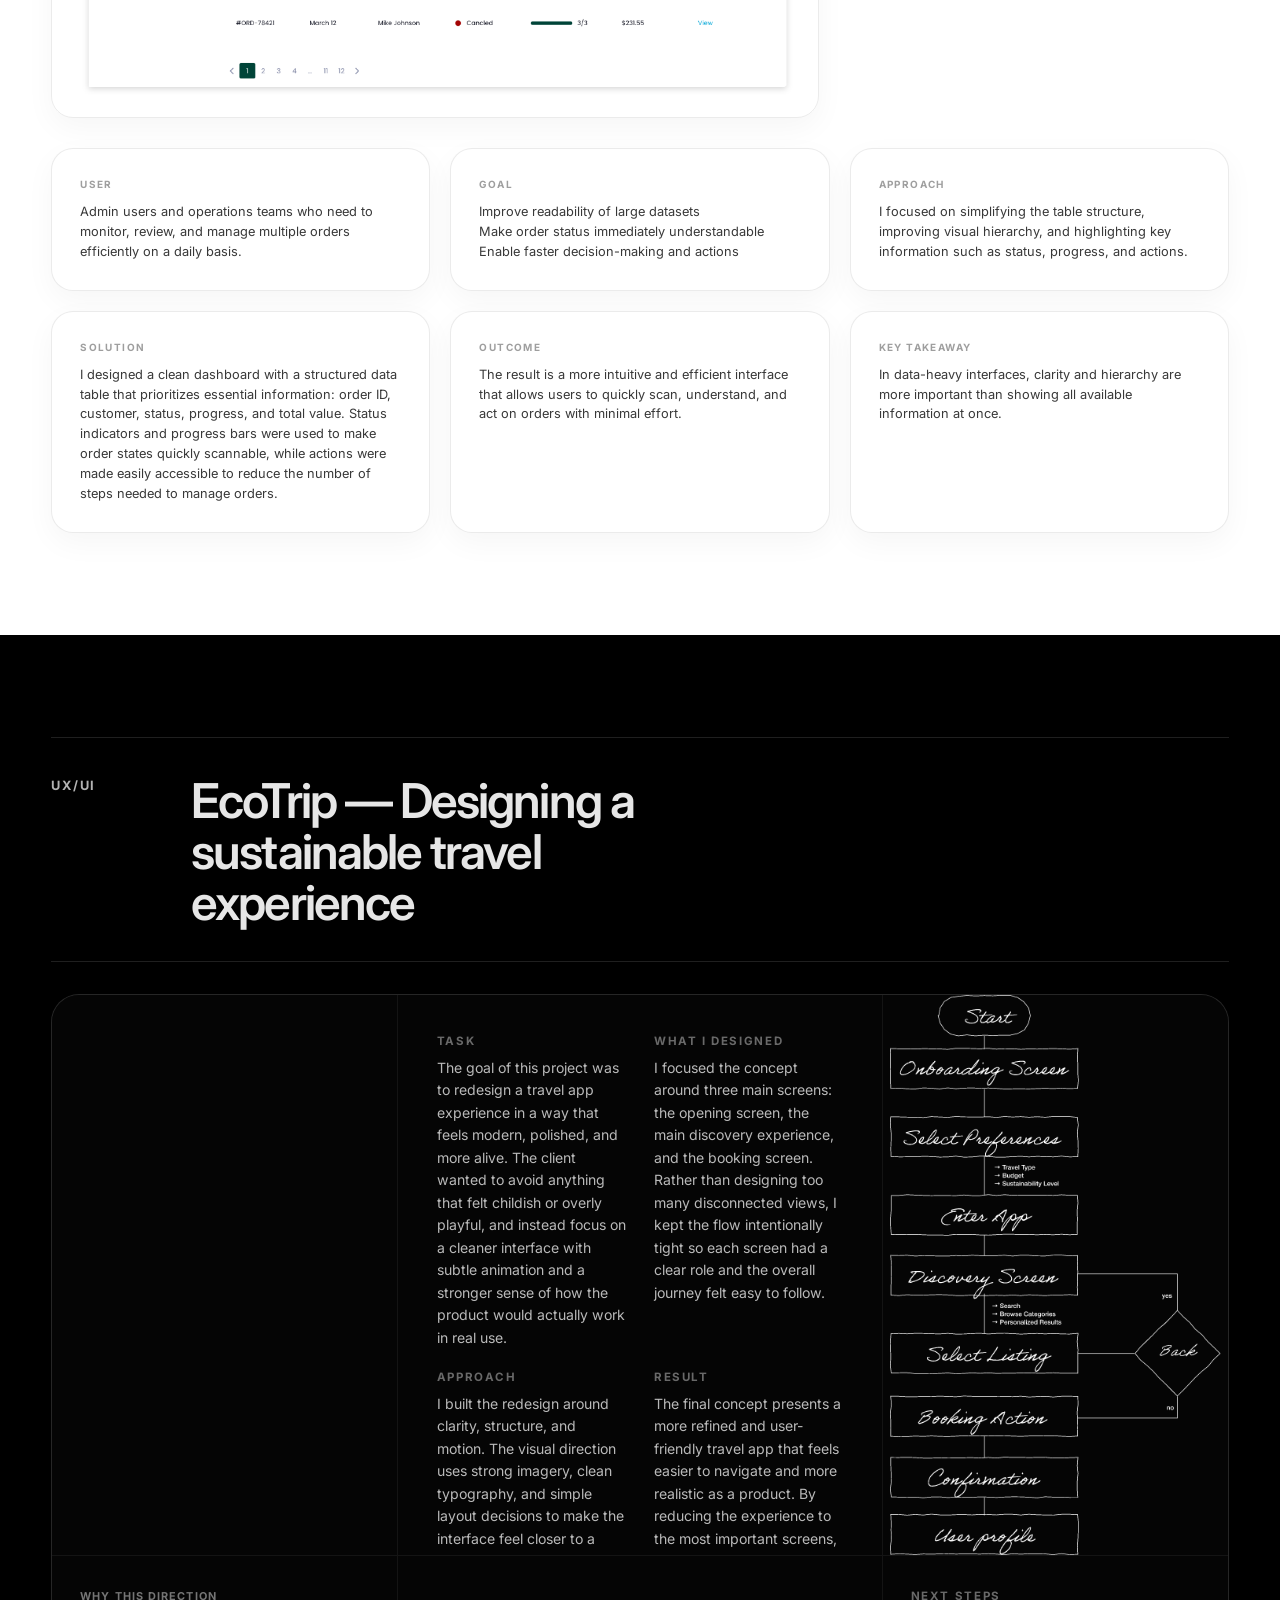
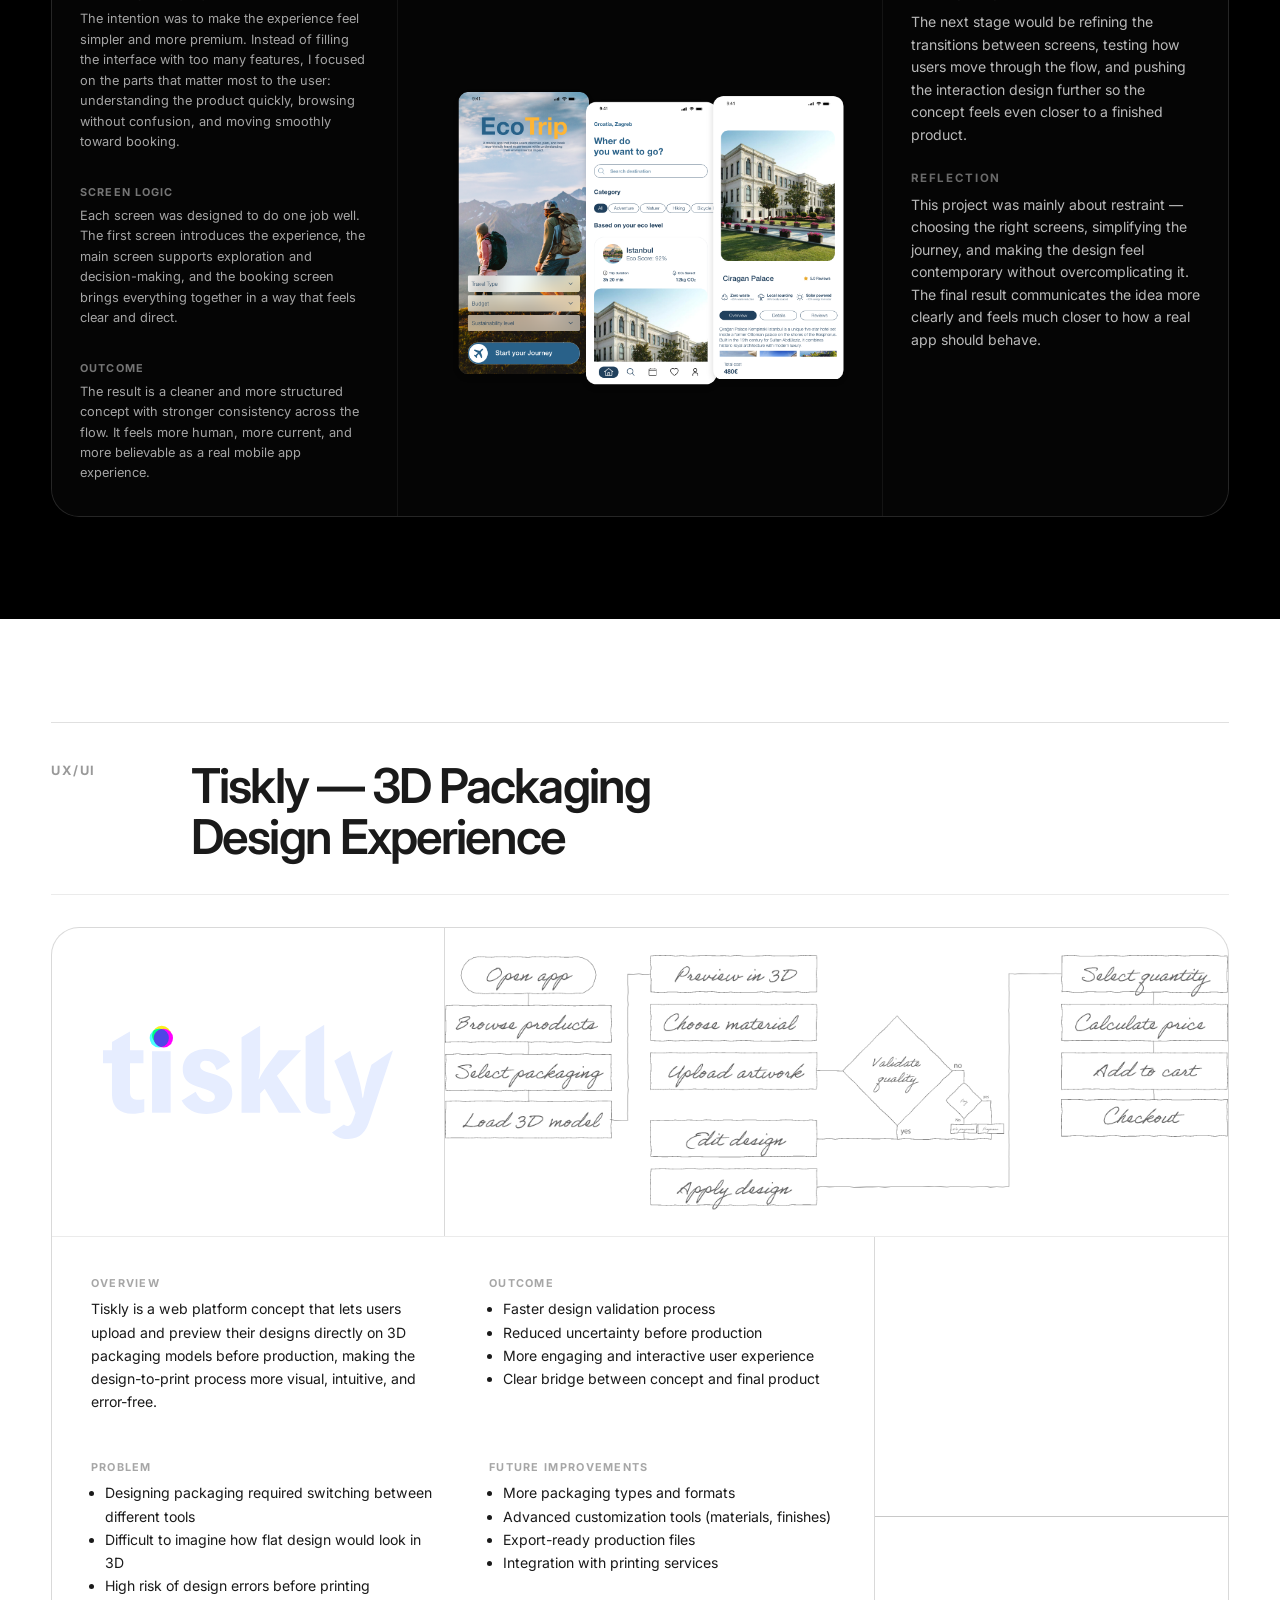
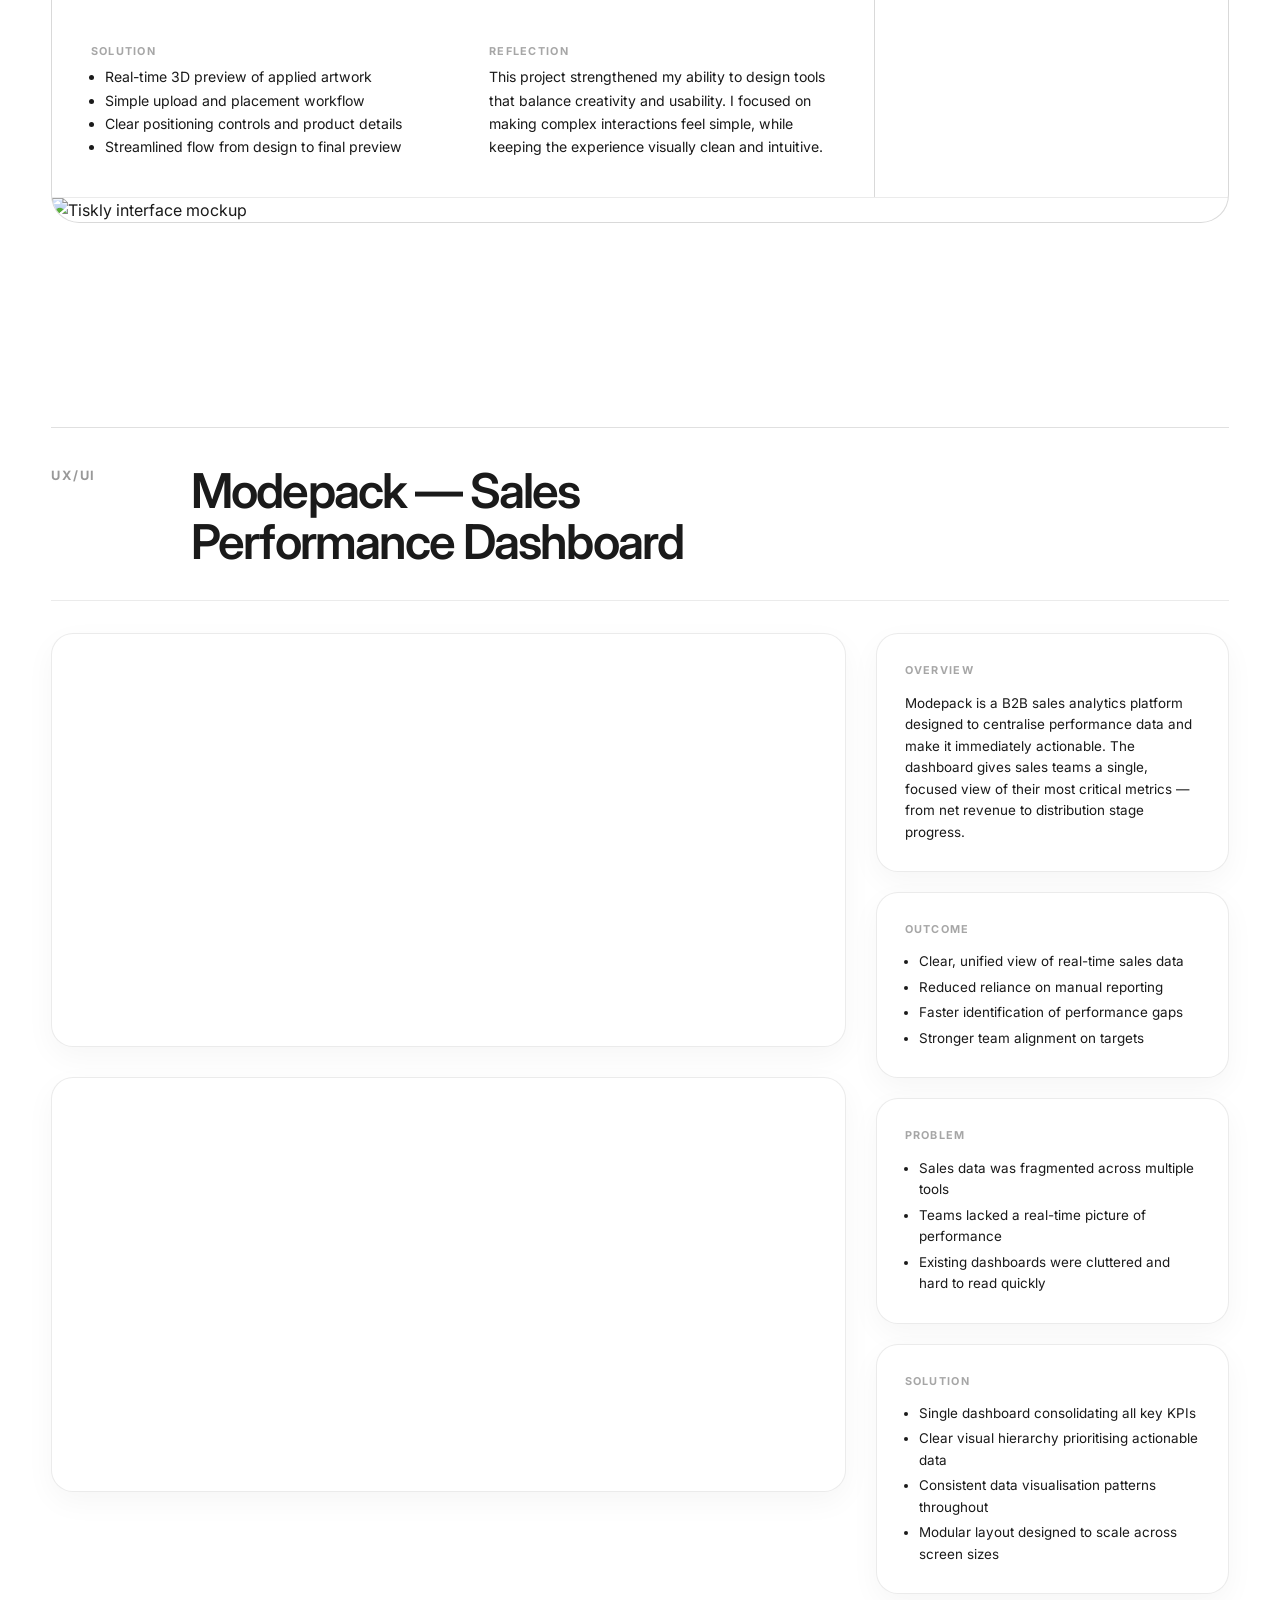
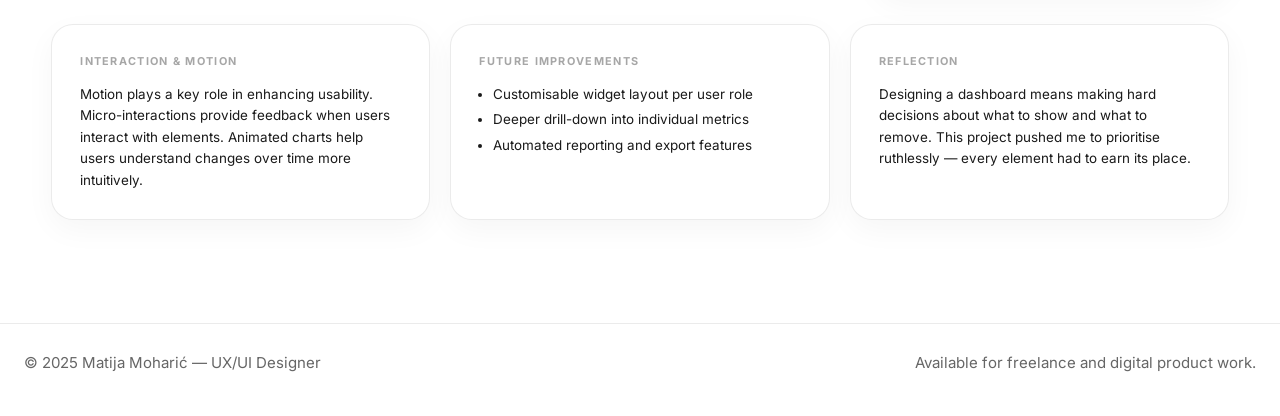
==== commit f5c2d09d: "Update index.html" ====
--- a/index.html
+++ b/index.html
@@ -384,7 +384,7 @@
 
   </section>
 
-  <!-- ── MODEPACK ── -->
+    <!-- ── MODEPACK ── -->
   <section class="mp-section" id="modepack">
 
     <div class="case-shell">
@@ -393,19 +393,29 @@
         <h2 class="mp-title">Modepack — Sales Performance Dashboard</h2>
       </div>
 
-      <div class="mp-grid fade-up">
-
-        <div class="mp-row mp-row1">
-
-          <div class="mp-cell mp-dashboard">
-            <video autoplay muted loop playsinline preload="auto">
-              <source src="images/Dashbord .mp4" type="video/mp4">
-            </video>
-          </div>
-
-          <div class="mp-cell mp-info">
+      <div class="mp-layout fade-up">
+
+        <!-- TOP -->
+        <div class="mp-top">
+
+          <!-- LEFT: 70% -->
+          <div class="mp-media-column">
+            <div class="mp-dashboard">
+              <video autoplay muted loop playsinline preload="auto">
+                <source src="images/Dashbord .mp4" type="video/mp4">
+              </video>
+            </div>
+
+            <div class="mp-monitor">
+              <video autoplay muted loop playsinline preload="auto">
+                <source src="images/performance-monitor.mp4" type="video/mp4">
+              </video>
+            </div>
+          </div>
+
+          <!-- RIGHT: 30% -->
+          <div class="mp-info-column">
             <div class="mp-card-grid">
-
               <div class="mp-block">
                 <h4>Overview</h4>
                 <p>Modepack is a B2B sales analytics platform designed to centralise performance data and make it immediately actionable. The dashboard gives sales teams a single, focused view of their most critical metrics — from net revenue to distribution stage progress.</p>
@@ -439,45 +449,31 @@
                   <li>Modular layout designed to scale across screen sizes</li>
                 </ul>
               </div>
-
-            </div>
-          </div>
-
-        </div>
-
-        <div class="mp-row mp-row2">
-
-          <div class="mp-cell mp-row2-text">
-            <div class="mp-card-grid mp-card-grid-bottom">
-
-              <div class="mp-block">
-                <h4>Interactions &amp; Motion</h4>
-                <p>Motion plays a key role in enhancing usability. Micro-interactions provide feedback when users interact with elements. Animated charts help users understand changes over time more intuitively.</p>
-              </div>
-
-              <div class="mp-block">
-                <h4>Future Improvements</h4>
-                <ul>
-                  <li>Customisable widget layout per user role</li>
-                  <li>Deeper drill-down into individual metrics</li>
-                  <li>Automated reporting and export features</li>
-                </ul>
-              </div>
-
-              <div class="mp-block">
-                <h4>Reflection</h4>
-                <p>Designing a dashboard means making hard decisions about what to show and what to remove. This project pushed me to prioritise ruthlessly — every element had to earn its place.</p>
-              </div>
-
-            </div>
-          </div>
-
-          <div class="mp-cell mp-monitor">
-            <video autoplay muted loop playsinline preload="auto">
-              <source src="images/performance-monitor.mp4" type="video/mp4">
-            </video>
-          </div>
-
+            </div>
+          </div>
+
+        </div>
+
+        <!-- BOTTOM -->
+        <div class="mp-bottom-grid">
+          <div class="mp-block">
+            <h4>Interaction &amp; Motion</h4>
+            <p>Motion plays a key role in enhancing usability. Micro-interactions provide feedback when users interact with elements. Animated charts help users understand changes over time more intuitively.</p>
+          </div>
+
+          <div class="mp-block">
+            <h4>Future Improvements</h4>
+            <ul>
+              <li>Customisable widget layout per user role</li>
+              <li>Deeper drill-down into individual metrics</li>
+              <li>Automated reporting and export features</li>
+            </ul>
+          </div>
+
+          <div class="mp-block">
+            <h4>Reflection</h4>
+            <p>Designing a dashboard means making hard decisions about what to show and what to remove. This project pushed me to prioritise ruthlessly — every element had to earn its place.</p>
+          </div>
         </div>
 
       </div>
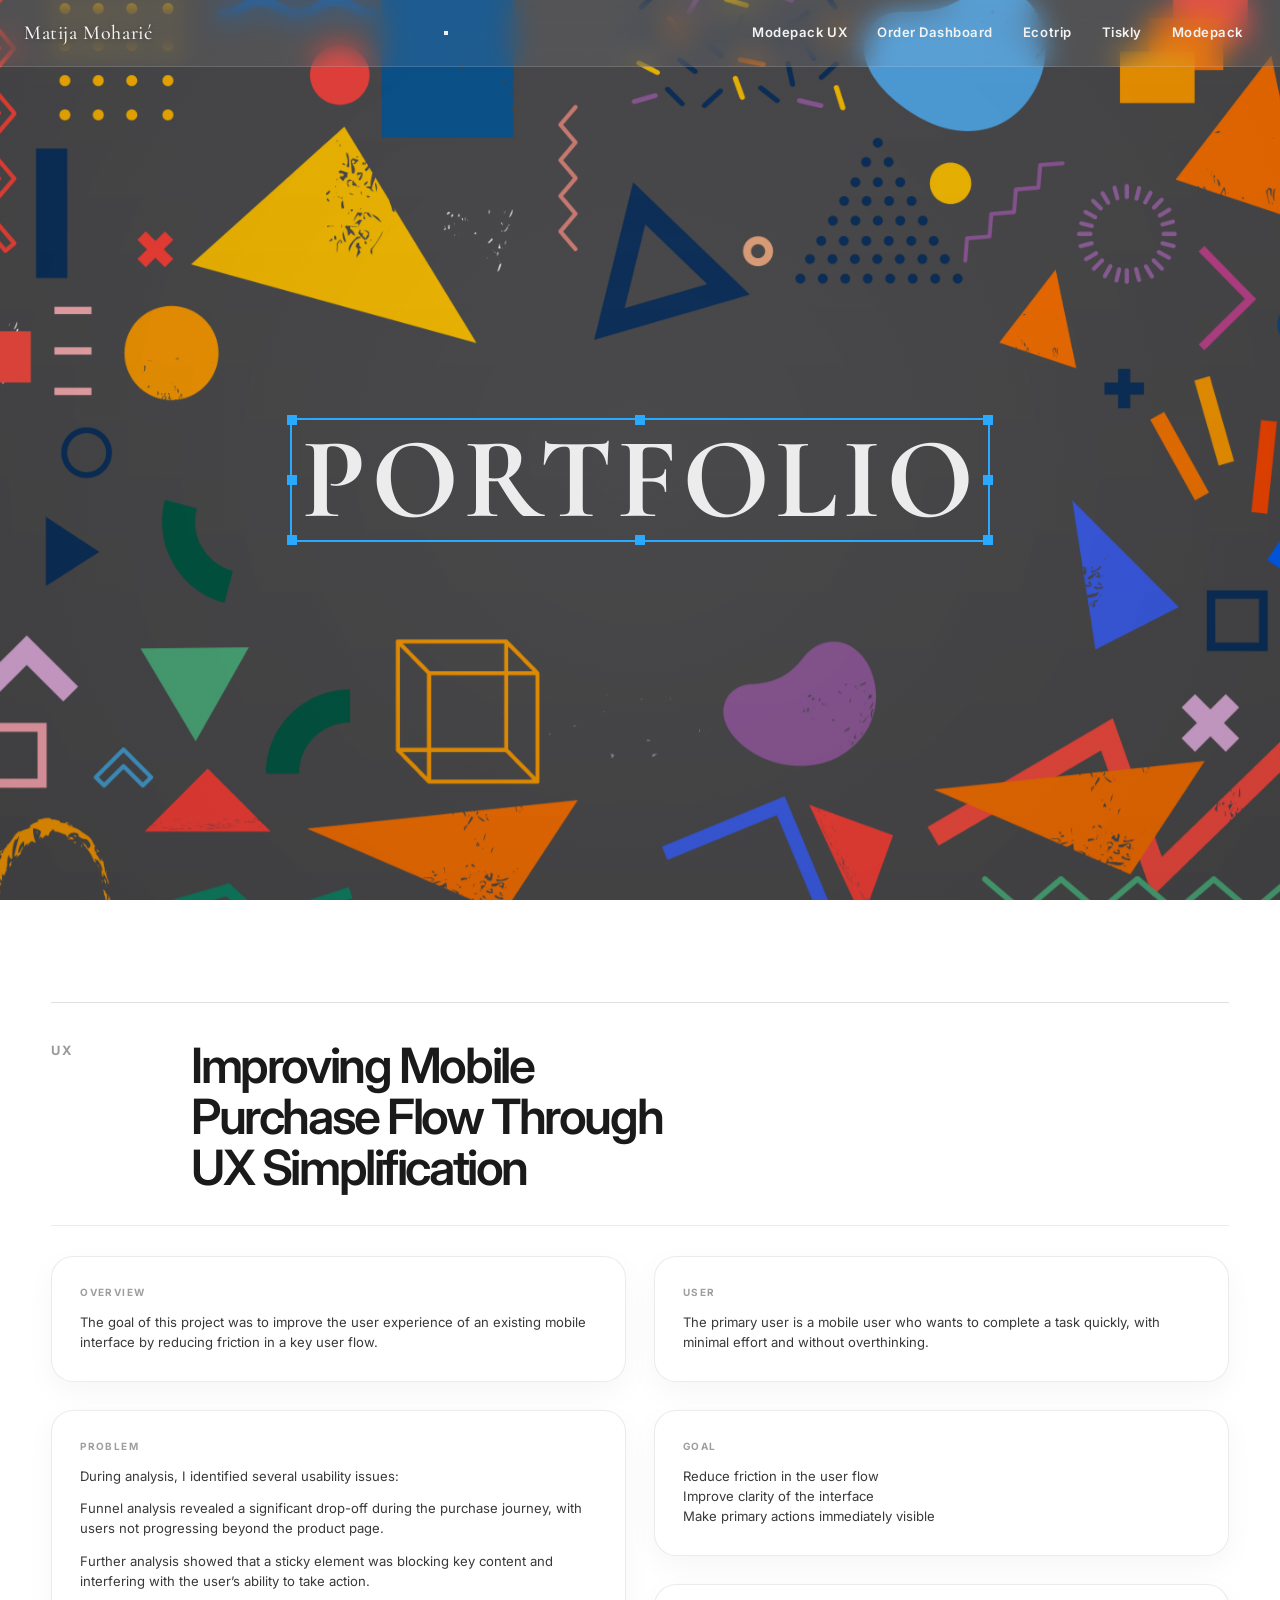
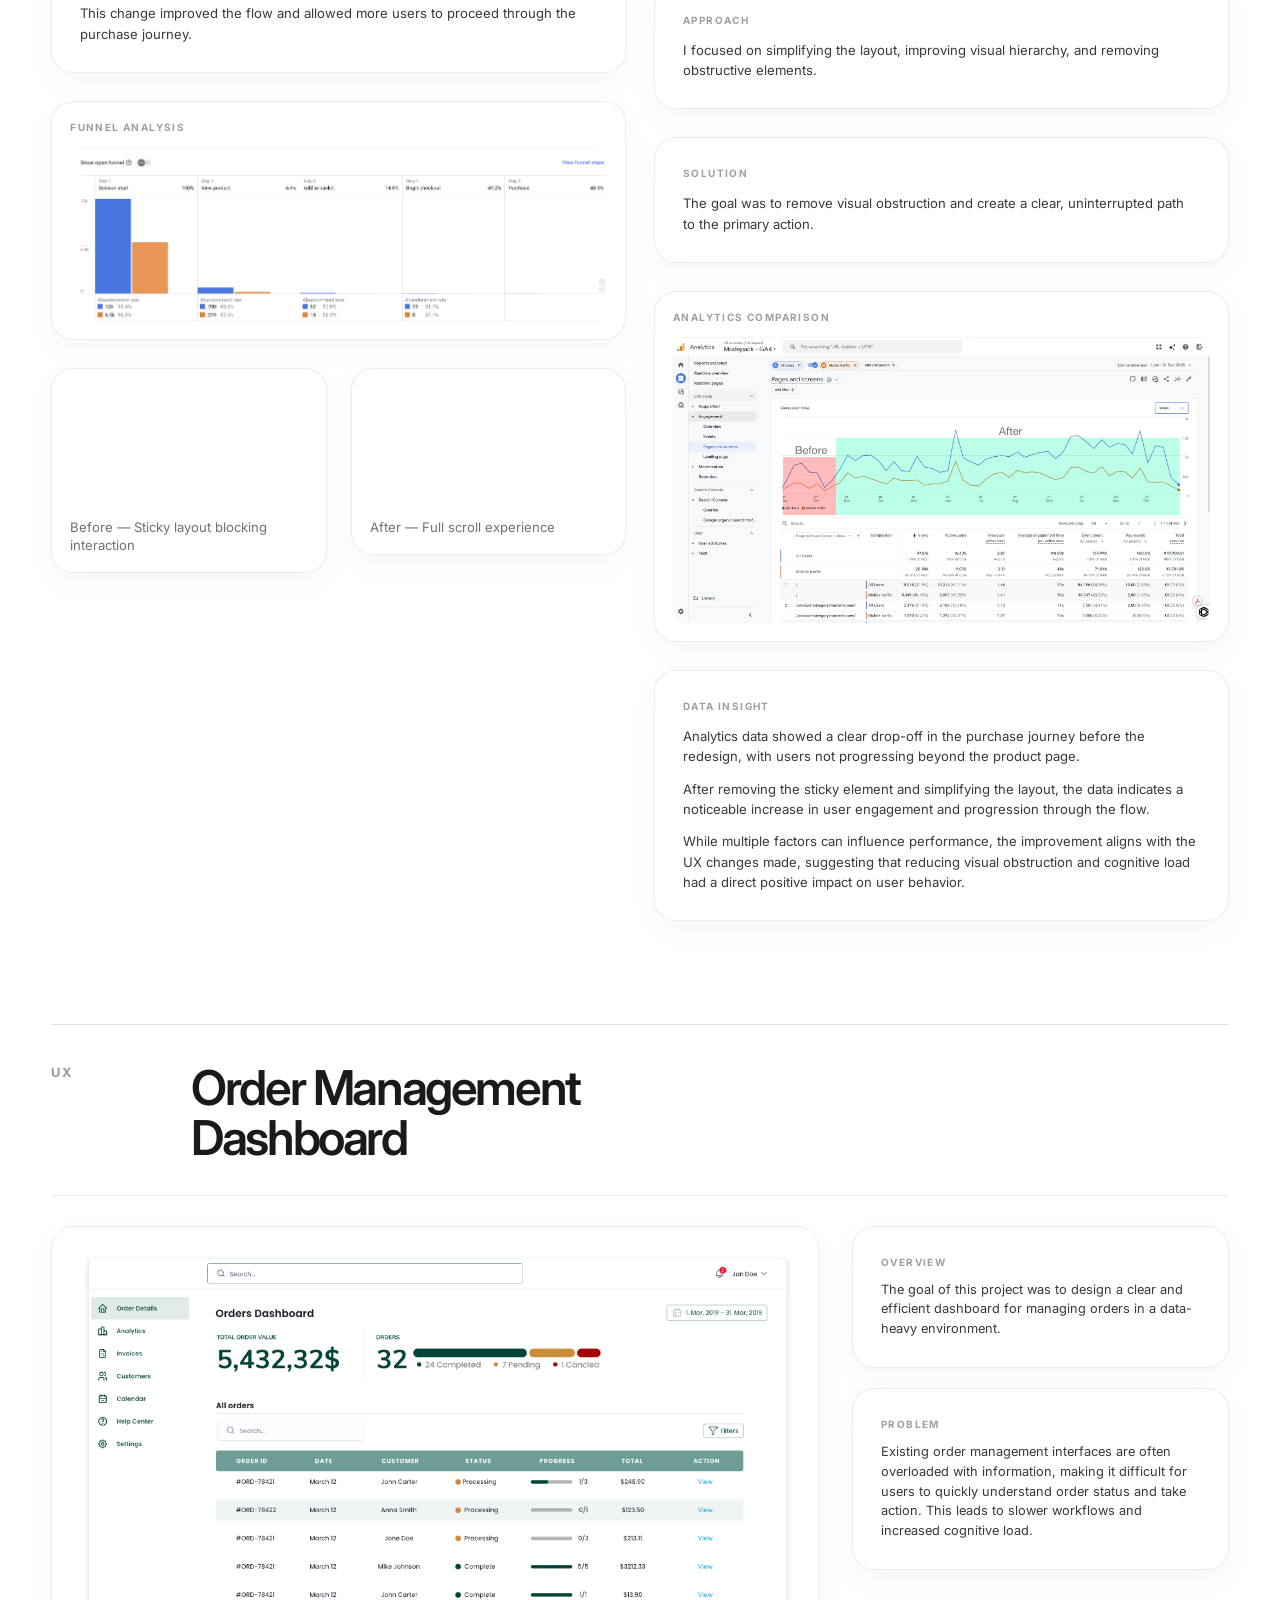
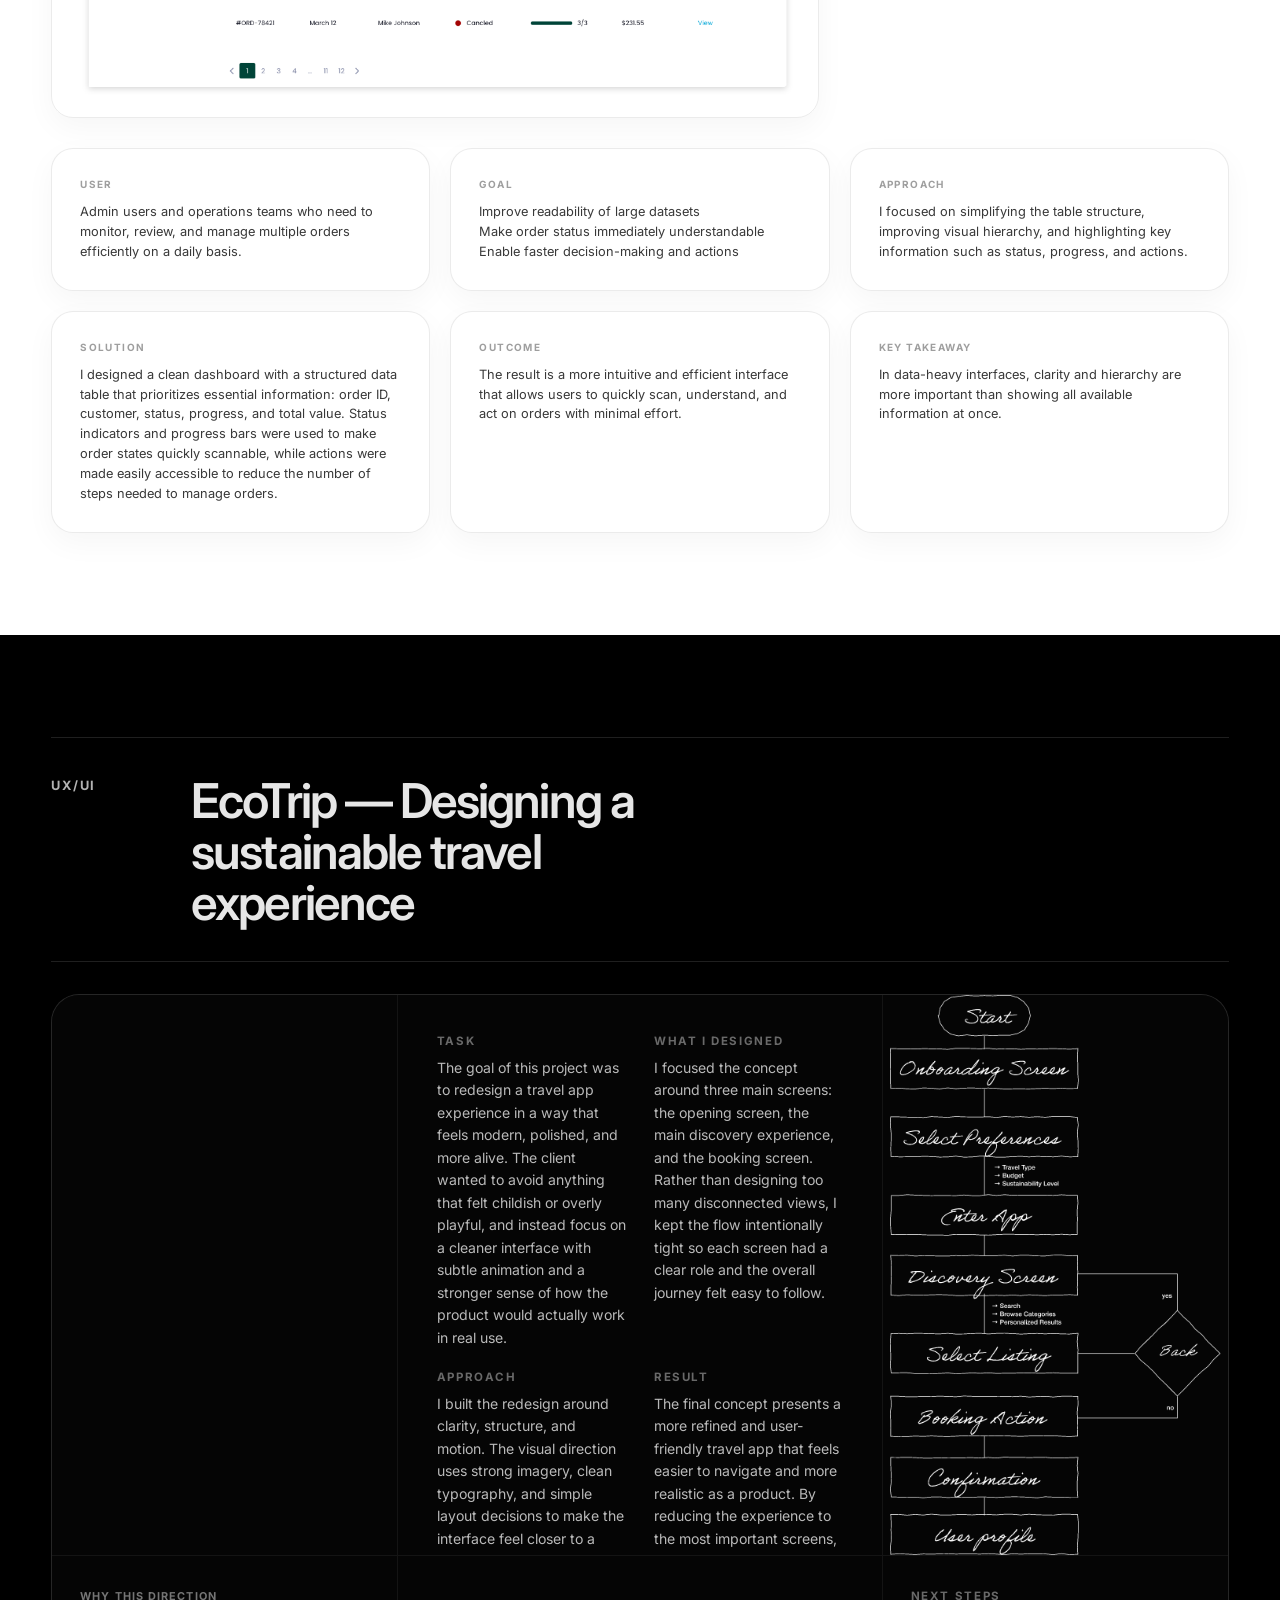
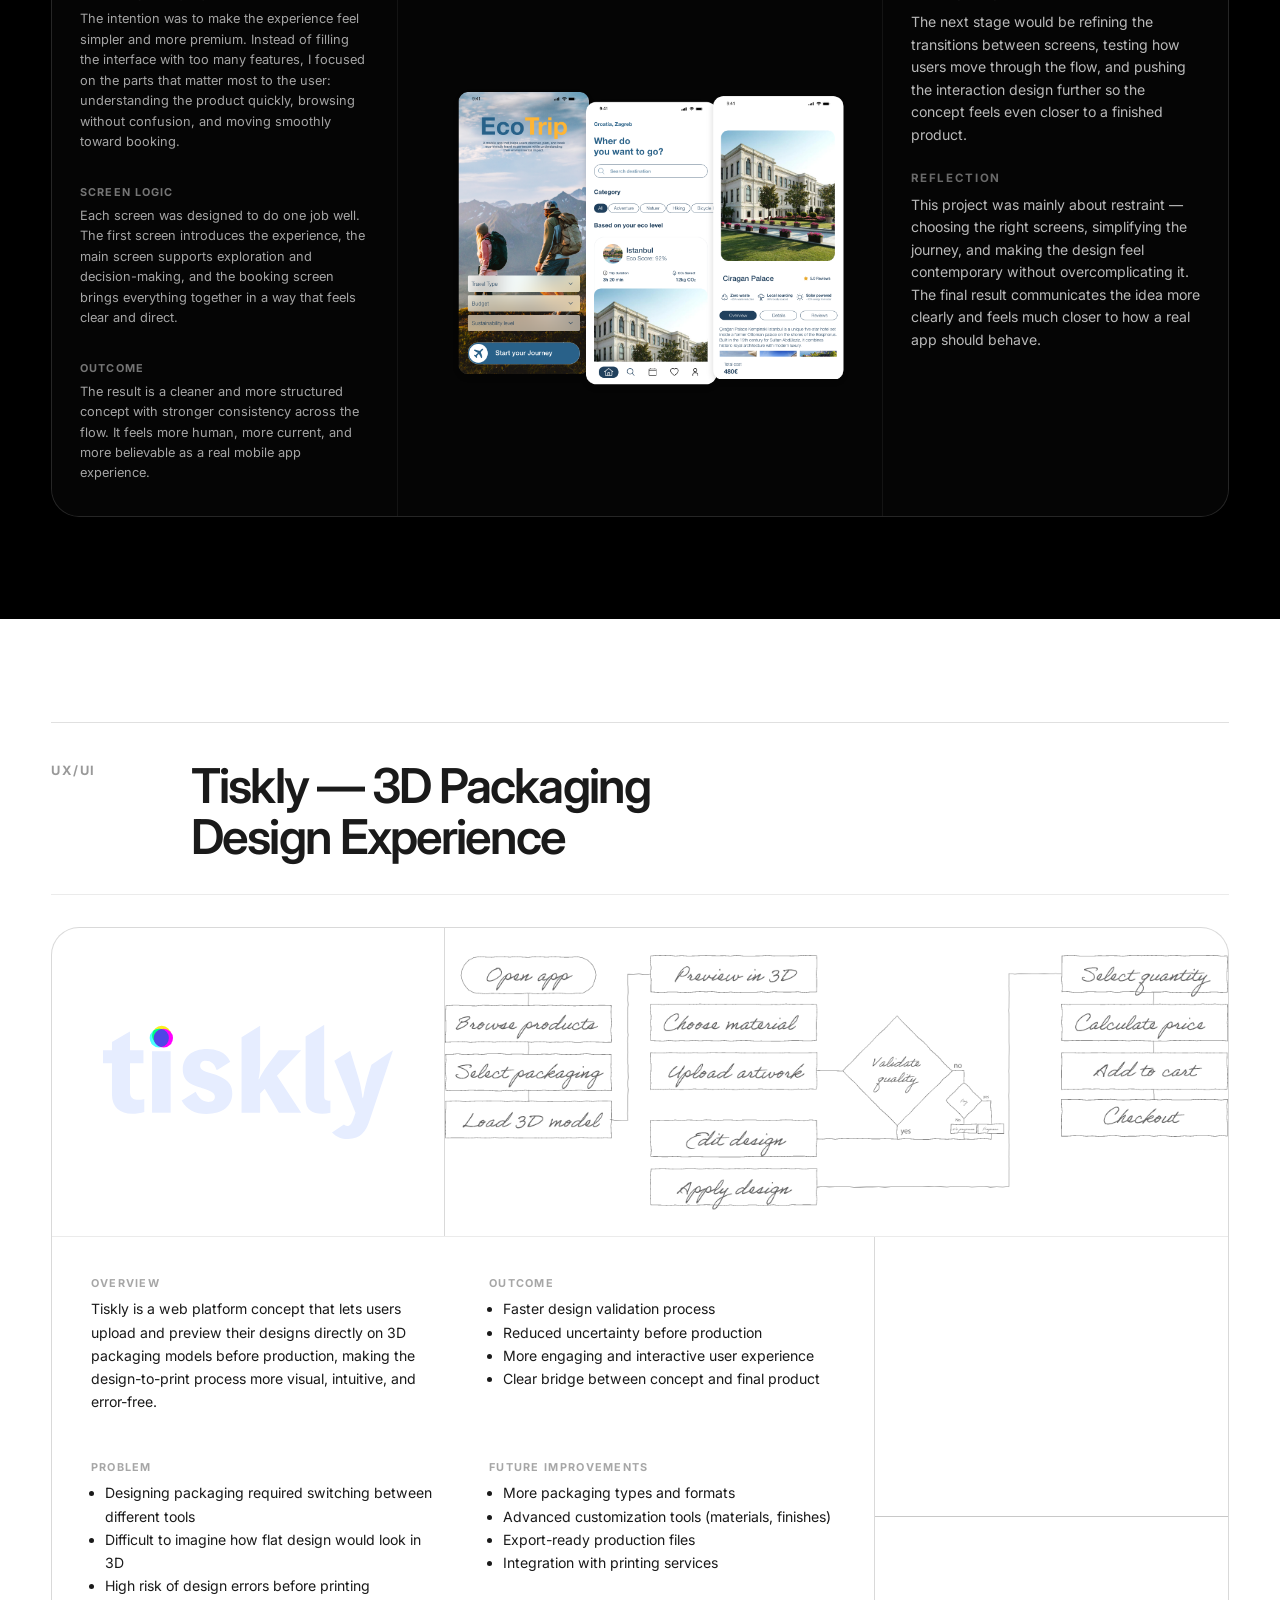
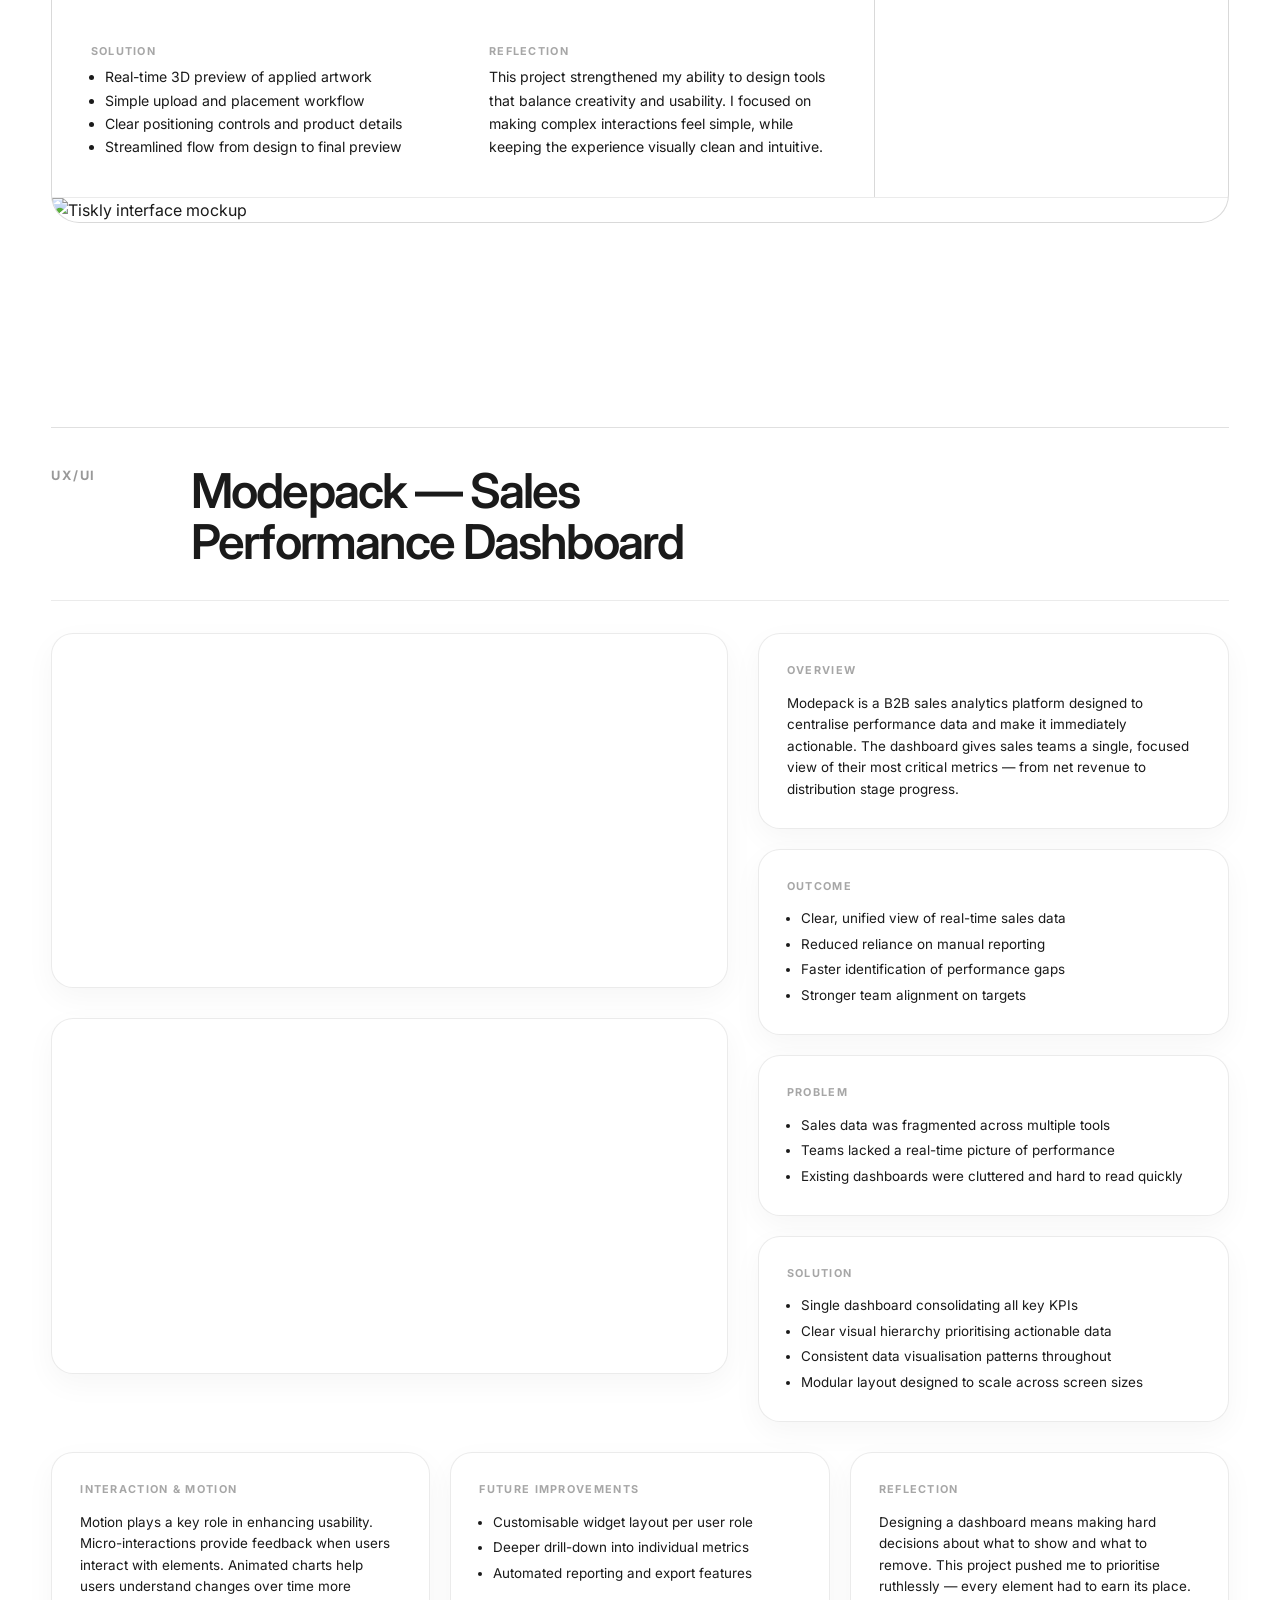
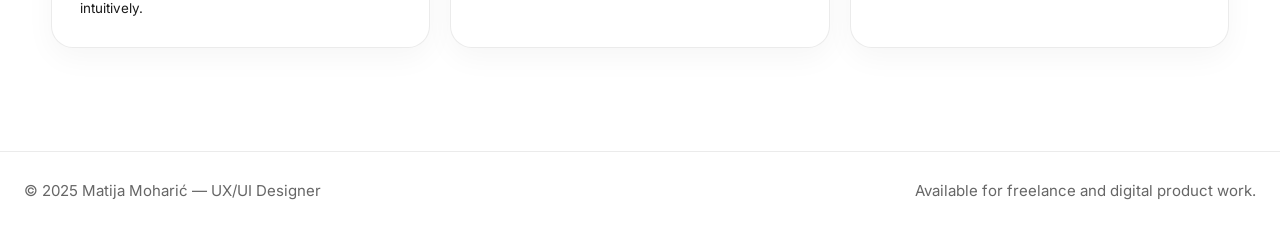
==== commit efd0ca88: "Update index.html" ====
--- a/index.html
+++ b/index.html
@@ -12,17 +12,24 @@
 <body>
 
   <header class="site-nav">
-    <div class="site-nav-inner">
-      <div class="site-brand">Matija Moharić</div>
-      <nav class="site-menu">
-        <a href="#ux-case">Modepack UX</a>
-        <a href="#order-dashboard">Order Dashboard</a>
-        <a href="#work">Ecotrip</a>
-        <a href="#branding">Tiskly</a>
-        <a href="#modepack">Modepack</a>
-      </nav>
-    </div>
-  </header>
+  <div class="site-nav-inner">
+    <div class="site-brand">Matija Moharić</div>
+
+    <button class="nav-toggle" aria-label="Open navigation" aria-expanded="false" aria-controls="site-menu">
+      <span></span>
+      <span></span>
+      <span></span>
+    </button>
+
+    <nav class="site-menu" id="site-menu">
+      <a href="#ux-case">Modepack UX</a>
+      <a href="#order-dashboard">Order Dashboard</a>
+      <a href="#work">Ecotrip</a>
+      <a href="#branding">Tiskly</a>
+      <a href="#modepack">Modepack</a>
+    </nav>
+  </div>
+</header>
 
   <!-- ── HERO ── -->
   <section class="hero-header">
--- a/css/style.css
+++ b/css/style.css
@@ -890,7 +890,7 @@
 
 .mp-top{
   display:grid;
-  grid-template-columns:minmax(0, 70%) minmax(0, 30%);
+  grid-template-columns:minmax(0, 60%) minmax(0, 40%);
   gap:clamp(22px, 2.5vw, 30px);
   align-items:start;
 }
@@ -1040,7 +1040,6 @@
   }
 }
 
-
 /* ──────────────────────────────────────────────────────────
    RESPONSIVE — phablet
 ────────────────────────────────────────────────────────── */
@@ -1049,21 +1048,176 @@
   .mp-card-grid{
     grid-template-columns:1fr;
   }
-
-}
-
-
-/* ──────────────────────────────────────────────────────────
-   RESPONSIVE — mobile
-────────────────────────────────────────────────────────── */
-@media (max-width: 580px){
-
+}
+
+/* ──────────────────────────────────────────────────────────
+   MOBILE — stack everything for readability
+────────────────────────────────────────────────────────── */
+@media (max-width: 768px){
+
+  :root{
+    --section-v: 56px;
+    --card-pad: 16px;
+    --gutter: 18px;
+  }
+
+  .site-nav-inner{
+    width:min(calc(100% - 24px), var(--max-width));
+    padding:12px 0;
+  }
+
+  .site-menu{
+    gap:6px;
+  }
+
+  .hero-header-inner{
+    padding:110px 18px 48px;
+  }
+
+  .case-shell,
+  .mp-ux-shell{
+    width:min(calc(100% - 24px), var(--max-width));
+    padding-top:24px;
+  }
+
+  .mp-ux-head,
+  .order-dashboard-head,
+  .bento-header,
+  .tk-head,
+  .mp-head{
+    grid-template-columns:1fr;
+    gap:10px;
+    padding-bottom:20px;
+    margin-bottom:20px;
+  }
+
+  /* MODEPACK UX */
+  .mp-ux-main-grid,
+  .mp-ux-phones{
+    grid-template-columns:1fr;
+    gap:16px;
+  }
+
+  .mp-ux-column{
+    gap:16px;
+  }
+
+  .mp-ux-block,
+  .mp-ux-media-card,
+  .mp-ux-phone{
+    padding:16px;
+    border-radius:18px;
+  }
+
+  /* ORDER DASHBOARD */
+  .order-dashboard-top,
+  .order-dashboard-bottom-grid{
+    grid-template-columns:1fr;
+    gap:16px;
+  }
+
+  .order-dashboard-content{
+    gap:16px;
+  }
+
+  .order-dashboard-block,
+  .order-dashboard-image-wrap{
+    padding:16px;
+    border-radius:18px;
+  }
+
+  /* ECOTRIP */
+  .bento-grid{
+    grid-template-columns:1fr;
+    grid-template-rows:auto;
+    gap:1px;
+  }
+
+  .bento-video,
+  .bento-info,
+  .bento-flow,
+  .bento-approach,
+  .bento-screens,
+  .bento-stats{
+    grid-column:auto;
+    grid-row:auto;
+  }
+
+  .bento-video{
+    min-height:320px;
+  }
+
+  .bento-video video{
+    width:100%;
+    height:100%;
+    object-fit:contain;
+  }
+
+  .bento-info,
+  .bento-approach,
+  .bento-stats{
+    padding:18px 16px;
+  }
+
+  .bento-info-sections{
+    grid-template-columns:1fr;
+    gap:18px;
+  }
+
+  .bento-flow img,
+  .bento-screens img{
+    width:100%;
+    height:auto;
+    object-fit:contain;
+  }
+
+  /* TISKLY */
+  .tk-row,
+  .tk-row1,
+  .tk-row2{
+    grid-template-columns:1fr;
+    height:auto;
+  }
+
+  .tk-grid{
+    gap:1px;
+  }
+
+  .tk-text{
+    padding:18px 16px;
+  }
+
+  .tk-text-grid{
+    grid-template-columns:1fr;
+    gap:18px;
+    height:auto;
+  }
+
+  .tk-media{
+    gap:1px;
+  }
+
+  .tk-vid{
+    min-height:280px;
+  }
+
+  /* MODEPACK */
+  .mp-top,
+  .mp-bottom-grid,
+  .mp-card-grid{
+    grid-template-columns:1fr;
+    gap:16px;
+  }
+
+  .mp-layout,
   .mp-media-column{
-    gap:18px;
-  }
-
-  .mp-bottom-grid{
-    grid-template-columns:1fr;
-  }
-
-}
+    gap:16px;
+  }
+
+  .mp-block,
+  .mp-dashboard,
+  .mp-monitor{
+    padding:16px;
+    border-radius:18px;
+  }
+}
